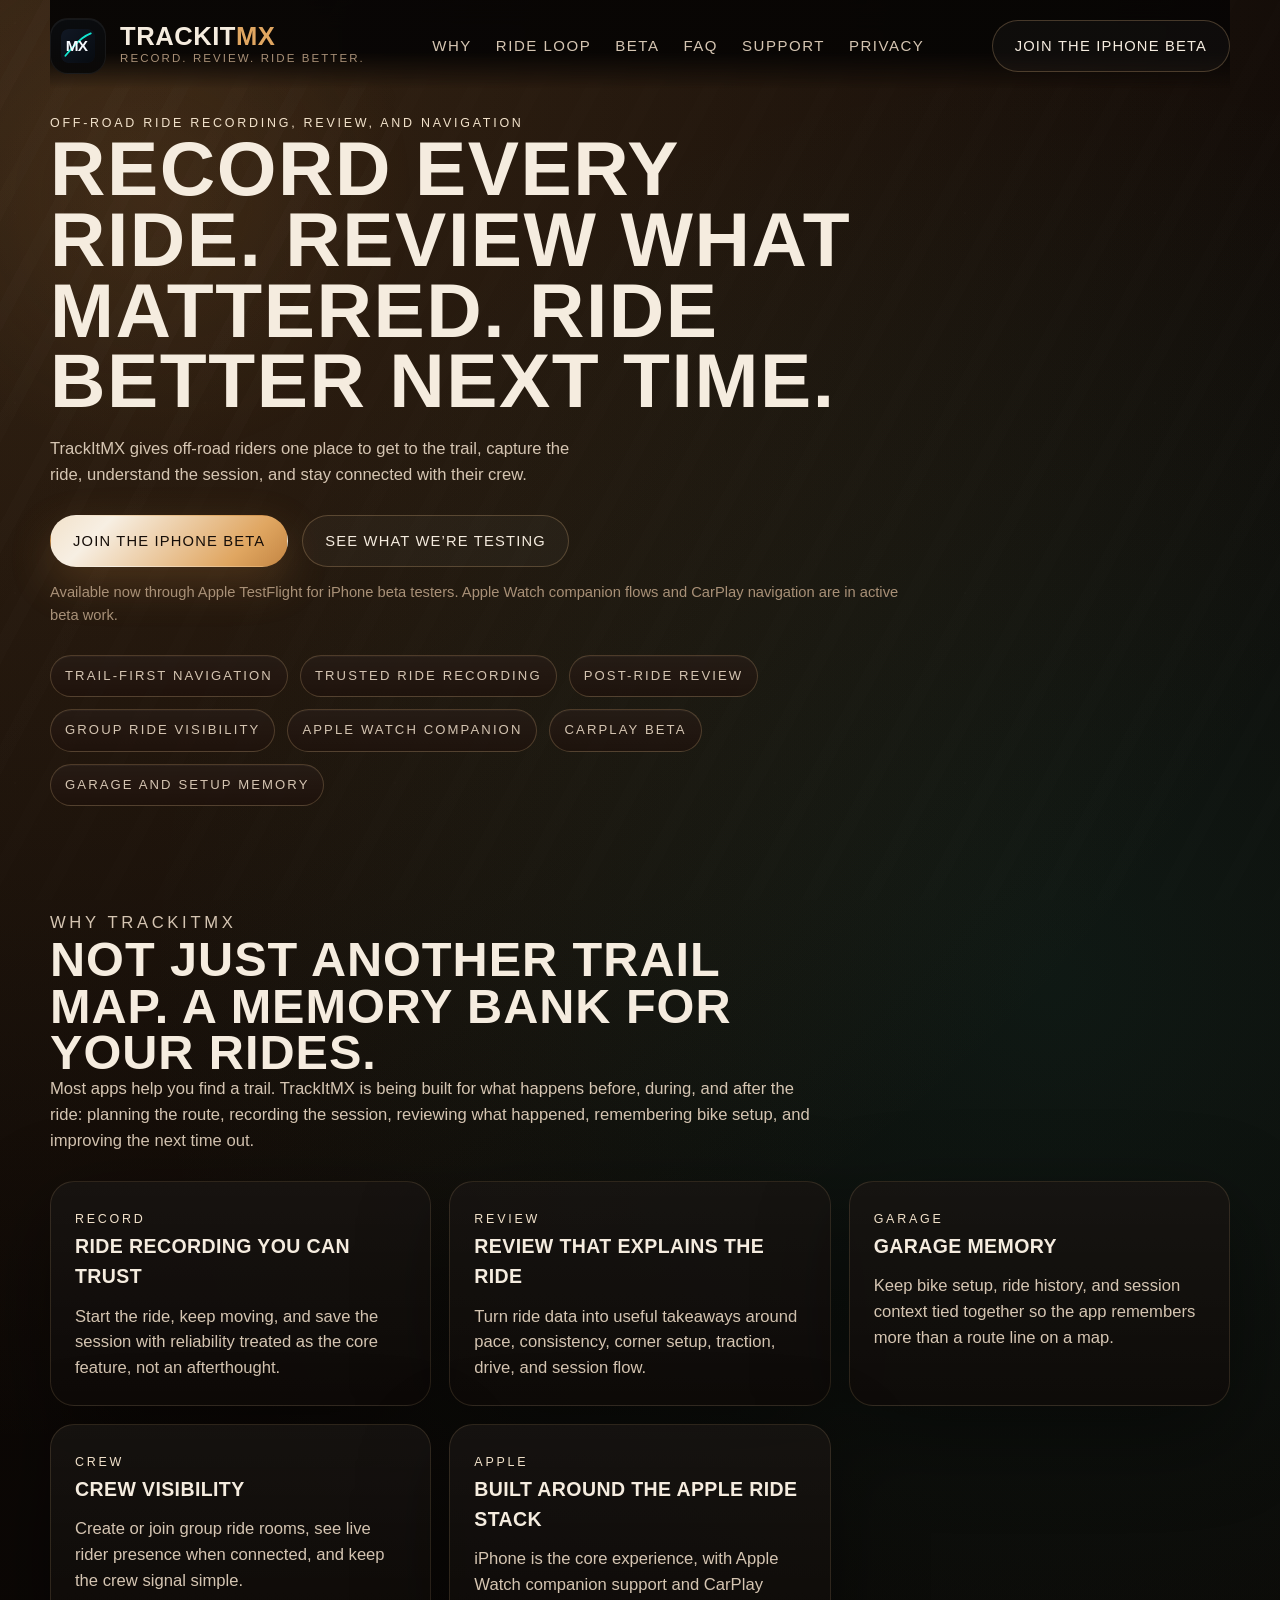
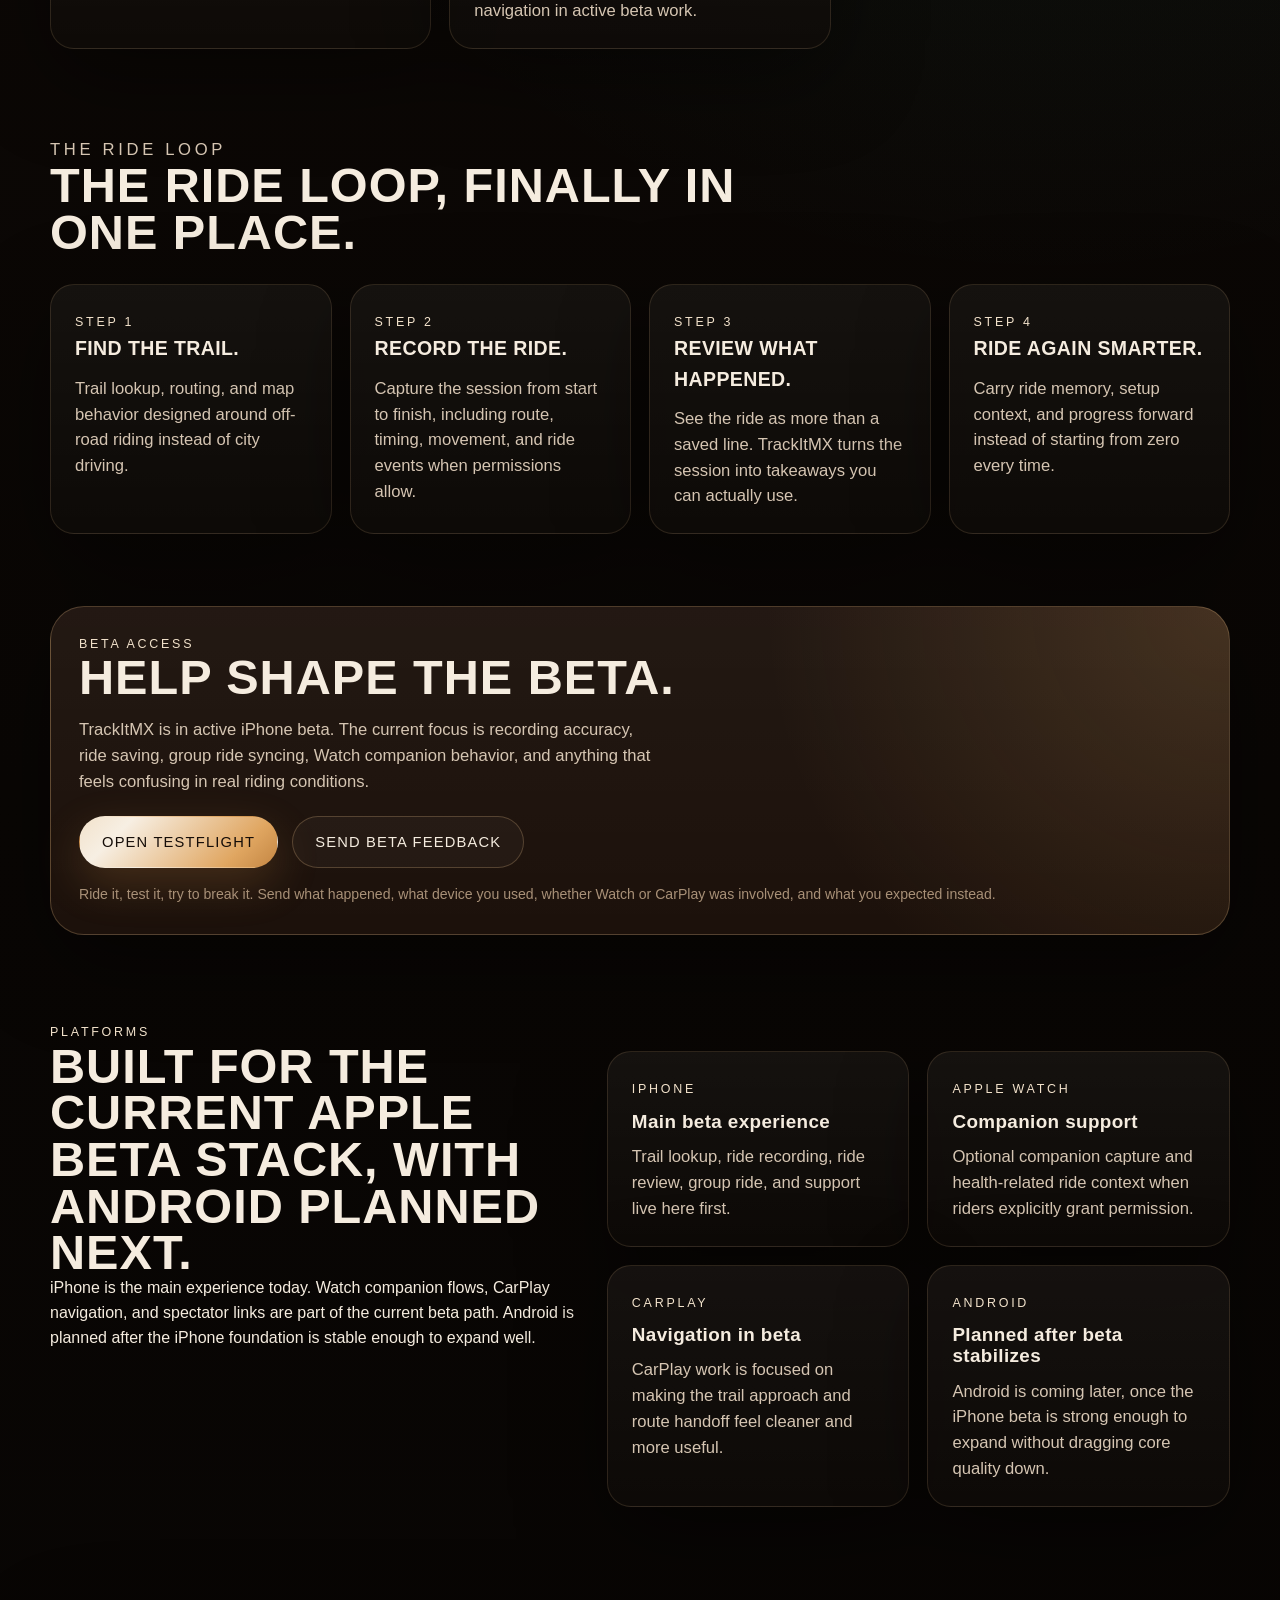
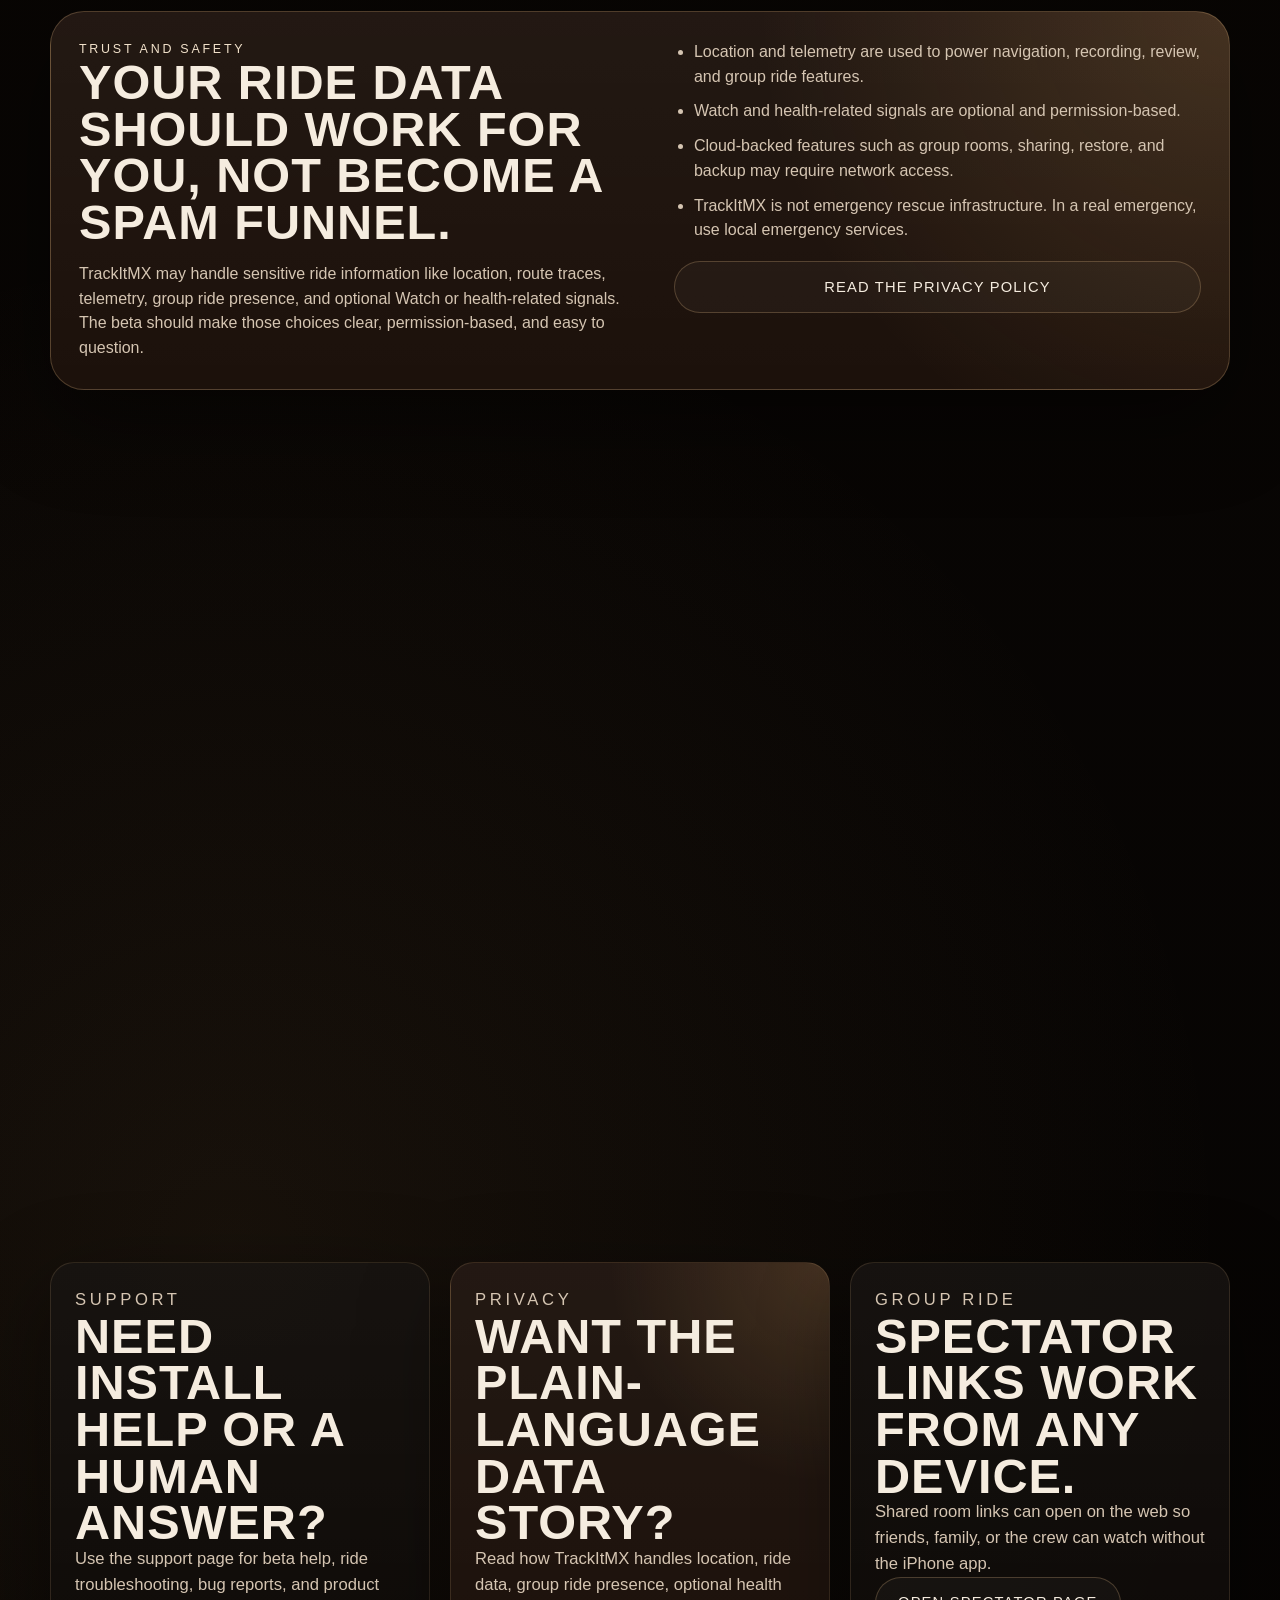
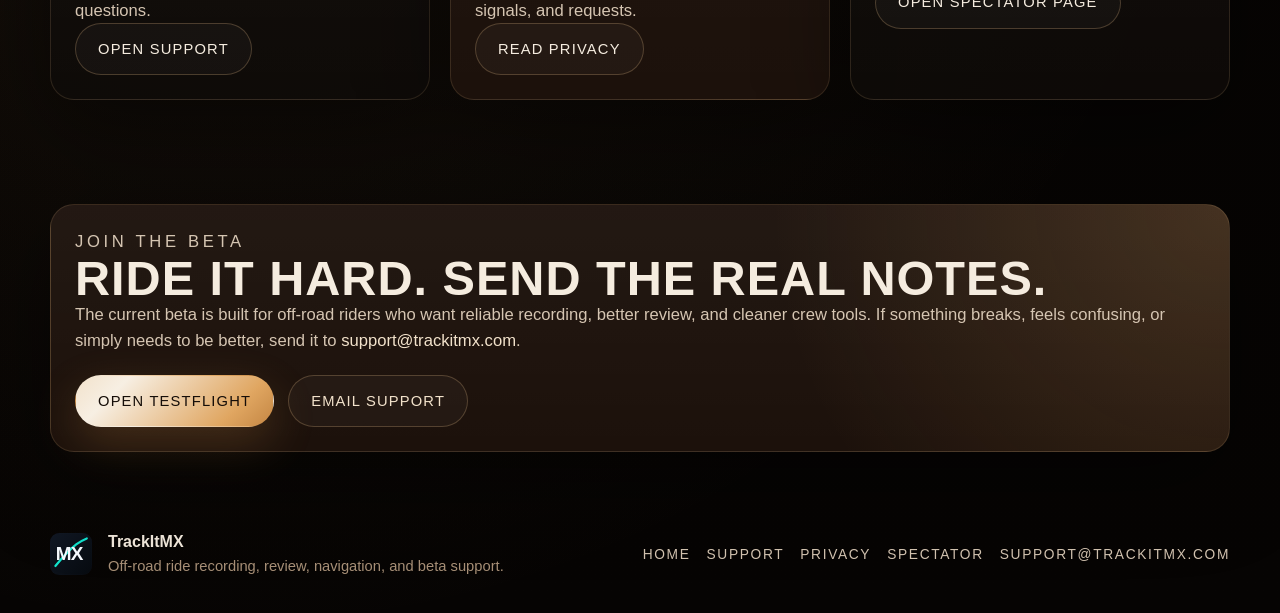
==== index.html @ 08741275 "Refocus the beta site around ride recording and review" ====
<!DOCTYPE html>
<html lang="en">
<head>
  <meta charset="UTF-8">
  <meta name="viewport" content="width=device-width, initial-scale=1.0">
  <title>TrackItMX | Off-Road Ride Recording, Review, and Navigation</title>
  <meta
    name="description"
    content="TrackItMX helps off-road riders navigate to the trail, record rides, review sessions, remember setup context, and ride smarter with their crew."
  >
  <meta name="theme-color" content="#070504">
  <meta name="robots" content="index,follow">
  <meta property="og:title" content="TrackItMX | Off-Road Ride Recording, Review, and Navigation">
  <meta
    property="og:description"
    content="TrackItMX helps off-road riders navigate to the trail, record rides, review sessions, remember setup context, and ride smarter with their crew."
  >
  <meta property="og:type" content="website">
  <meta property="og:url" content="https://trackitmx.com/">
  <meta property="og:image" content="assets/marketing-card.png">
  <link rel="icon" type="image/svg+xml" href="assets/trackitmx-mark.svg">
  <link rel="apple-touch-icon" href="assets/trackitmx-mark.png">
  <link rel="canonical" href="https://trackitmx.com/">
  <link rel="manifest" href="site.webmanifest">
  <link rel="stylesheet" href="styles.css">
  <script type="application/ld+json">
    {
      "@context": "https://schema.org",
      "@type": "SoftwareApplication",
      "name": "TrackItMX",
      "applicationCategory": "SportsApplication",
      "operatingSystem": "iOS, watchOS, CarPlay, Android (planned)",
      "url": "https://trackitmx.com/",
      "supportUrl": "https://trackitmx.com/support/",
      "privacyPolicy": "https://trackitmx.com/privacy/",
      "description": "TrackItMX helps off-road riders get to the trail, record the ride, review what happened, remember setup context, and ride better next time."
    }
  </script>
  <script defer src="site-config.js"></script>
  <script defer src="app.js"></script>
  <script defer src="analytics-config.js"></script>
</head>
<body class="page page--home">
  <div class="site-grit" aria-hidden="true"></div>
  <header class="topbar">
    <a class="brand-lockup" href="./" aria-label="TrackItMX home">
      <img class="brand-lockup__mark" src="assets/trackitmx-mark.svg" alt="">
      <span class="brand-lockup__text">
        <strong>TrackIt<span>MX</span></strong>
        <small>Record. Review. Ride better.</small>
      </span>
    </a>
    <nav class="topnav" aria-label="Primary">
      <a href="#why">Why</a>
      <a href="#ride-loop">Ride Loop</a>
      <a href="#beta">Beta</a>
      <a href="#faq">FAQ</a>
      <a href="support/">Support</a>
      <a href="privacy/">Privacy</a>
    </nav>
    <a
      class="button button--ghost"
      href="https://testflight.apple.com/join/CxDbc7Bt"
      target="_blank"
      rel="noreferrer"
      data-testflight-link
    >Join the iPhone beta</a>
  </header>

  <main id="top">
    <section class="hero section">
      <div class="hero__copy reveal">
        <p class="eyebrow">Off-road ride recording, review, and navigation</p>
        <h1>Record every ride. Review what mattered. Ride better next time.</h1>
        <p class="hero__lede">
          TrackItMX gives off-road riders one place to get to the trail, capture the ride,
          understand the session, and stay connected with their crew.
        </p>
        <div class="hero__actions">
          <a
            class="button button--primary"
            href="https://testflight.apple.com/join/CxDbc7Bt"
            target="_blank"
            rel="noreferrer"
            data-testflight-link
          >Join the iPhone beta</a>
          <a class="button button--secondary" href="#beta">See what we&rsquo;re testing</a>
        </div>
        <p class="hero__note">
          Available now through Apple TestFlight for iPhone beta testers. Apple Watch companion flows and CarPlay
          navigation are in active beta work.
        </p>
        <div class="chip-row" aria-label="TrackItMX feature highlights">
          <span>Trail-first navigation</span>
          <span>Trusted ride recording</span>
          <span>Post-ride review</span>
          <span>Group ride visibility</span>
          <span>Apple Watch companion</span>
          <span>CarPlay beta</span>
          <span>Garage and setup memory</span>
        </div>
      </div>
    </section>

    <section id="why" class="section">
      <div class="section-heading reveal">
        <p class="eyebrow">Why TrackItMX</p>
        <h2>Not just another trail map. A memory bank for your rides.</h2>
        <p>
          Most apps help you find a trail. TrackItMX is being built for what happens before, during,
          and after the ride: planning the route, recording the session, reviewing what happened,
          remembering bike setup, and improving the next time out.
        </p>
      </div>
      <div class="feature-grid">
        <article class="feature-card reveal">
          <span class="feature-card__tag">Record</span>
          <h3>Ride recording you can trust</h3>
          <p>
            Start the ride, keep moving, and save the session with reliability treated as the core feature,
            not an afterthought.
          </p>
        </article>
        <article class="feature-card reveal">
          <span class="feature-card__tag">Review</span>
          <h3>Review that explains the ride</h3>
          <p>
            Turn ride data into useful takeaways around pace, consistency, corner setup, traction, drive,
            and session flow.
          </p>
        </article>
        <article class="feature-card reveal">
          <span class="feature-card__tag">Garage</span>
          <h3>Garage memory</h3>
          <p>
            Keep bike setup, ride history, and session context tied together so the app remembers more than
            a route line on a map.
          </p>
        </article>
        <article class="feature-card reveal">
          <span class="feature-card__tag">Crew</span>
          <h3>Crew visibility</h3>
          <p>
            Create or join group ride rooms, see live rider presence when connected, and keep the crew signal simple.
          </p>
        </article>
        <article class="feature-card reveal">
          <span class="feature-card__tag">Apple</span>
          <h3>Built around the Apple ride stack</h3>
          <p>
            iPhone is the core experience, with Apple Watch companion support and CarPlay navigation in active beta work.
          </p>
        </article>
      </div>
    </section>

    <section id="ride-loop" class="section section--tight">
      <div class="section-heading reveal">
        <p class="eyebrow">The ride loop</p>
        <h2>The ride loop, finally in one place.</h2>
      </div>
      <div class="loop-grid">
        <article class="loop-card reveal">
          <span class="label">Step 1</span>
          <h3>Find the trail.</h3>
          <p>Trail lookup, routing, and map behavior designed around off-road riding instead of city driving.</p>
        </article>
        <article class="loop-card reveal">
          <span class="label">Step 2</span>
          <h3>Record the ride.</h3>
          <p>Capture the session from start to finish, including route, timing, movement, and ride events when permissions allow.</p>
        </article>
        <article class="loop-card reveal">
          <span class="label">Step 3</span>
          <h3>Review what happened.</h3>
          <p>See the ride as more than a saved line. TrackItMX turns the session into takeaways you can actually use.</p>
        </article>
        <article class="loop-card reveal">
          <span class="label">Step 4</span>
          <h3>Ride again smarter.</h3>
          <p>Carry ride memory, setup context, and progress forward instead of starting from zero every time.</p>
        </article>
      </div>
    </section>

    <section id="beta" class="section section--tight beta-spotlight">
      <div class="beta-spotlight__panel reveal">
        <p class="eyebrow">Beta access</p>
        <h2>Help shape the beta.</h2>
        <p>
          TrackItMX is in active iPhone beta. The current focus is recording accuracy, ride saving, group ride
          syncing, Watch companion behavior, and anything that feels confusing in real riding conditions.
        </p>
        <div class="hero__actions hero__actions--compact">
          <a
            class="button button--primary"
            href="https://testflight.apple.com/join/CxDbc7Bt"
            target="_blank"
            rel="noreferrer"
            data-testflight-link
          >Open TestFlight</a>
          <a
            class="button button--ghost"
            href="mailto:support@trackitmx.com?subject=TrackItMX%20Beta%20Feedback"
            data-support-link
            data-mail-subject="TrackItMX Beta Feedback"
          >Send beta feedback</a>
        </div>
        <p class="beta-spotlight__note">
          Ride it, test it, try to break it. Send what happened, what device you used, whether Watch or CarPlay
          was involved, and what you expected instead.
        </p>
      </div>
    </section>

    <section class="section product-stack">
      <div class="product-stack__copy reveal">
        <p class="eyebrow">Platforms</p>
        <h2>Built for the current Apple beta stack, with Android planned next.</h2>
        <p>
          iPhone is the main experience today. Watch companion flows, CarPlay navigation, and spectator links are
          part of the current beta path. Android is planned after the iPhone foundation is stable enough to expand well.
        </p>
      </div>
      <div class="platform-grid">
        <article class="platform-card reveal">
          <span class="label">iPhone</span>
          <strong>Main beta experience</strong>
          <p>Trail lookup, ride recording, ride review, group ride, and support live here first.</p>
        </article>
        <article class="platform-card reveal">
          <span class="label">Apple Watch</span>
          <strong>Companion support</strong>
          <p>Optional companion capture and health-related ride context when riders explicitly grant permission.</p>
        </article>
        <article class="platform-card reveal">
          <span class="label">CarPlay</span>
          <strong>Navigation in beta</strong>
          <p>CarPlay work is focused on making the trail approach and route handoff feel cleaner and more useful.</p>
        </article>
        <article class="platform-card reveal">
          <span class="label">Android</span>
          <strong>Planned after beta stabilizes</strong>
          <p>Android is coming later, once the iPhone beta is strong enough to expand without dragging core quality down.</p>
        </article>
      </div>
    </section>

    <section class="section">
      <div class="trust-panel reveal">
        <div class="trust-panel__copy">
          <p class="eyebrow">Trust and safety</p>
          <h2>Your ride data should work for you, not become a spam funnel.</h2>
          <p>
            TrackItMX may handle sensitive ride information like location, route traces, telemetry, group ride presence,
            and optional Watch or health-related signals. The beta should make those choices clear, permission-based,
            and easy to question.
          </p>
        </div>
        <div class="trust-panel__details">
          <ul class="bullet-list trust-list">
            <li>Location and telemetry are used to power navigation, recording, review, and group ride features.</li>
            <li>Watch and health-related signals are optional and permission-based.</li>
            <li>Cloud-backed features such as group rooms, sharing, restore, and backup may require network access.</li>
            <li>TrackItMX is not emergency rescue infrastructure. In a real emergency, use local emergency services.</li>
          </ul>
          <a class="button button--secondary" href="privacy/">Read the privacy policy</a>
        </div>
      </div>
    </section>

    <section id="faq" class="section">
      <div class="section-heading reveal">
        <p class="eyebrow">FAQ</p>
        <h2>Quick answers before you ride.</h2>
      </div>
      <div class="faq-list">
        <details class="faq-item reveal">
          <summary>Is TrackItMX on the App Store yet?</summary>
          <p>Not yet. TrackItMX is currently available through Apple TestFlight for iPhone beta testers.</p>
        </details>
        <details class="faq-item reveal">
          <summary>What makes TrackItMX different?</summary>
          <p>
            TrackItMX is focused on the whole ride loop: get to the trail, record the session, review what happened,
            remember setup context, and improve next time. Navigation matters, but the long-term product is ride memory
            and ride review for off-road riders.
          </p>
        </details>
        <details class="faq-item reveal">
          <summary>Does TrackItMX work without cell service?</summary>
          <p>
            Core navigation and recording flows are being built with low-service riding in mind. Cloud-backed features
            like live group rooms, sharing, backup, restore, and some syncing still need network access.
          </p>
        </details>
        <details class="faq-item reveal">
          <summary>What does TrackItMX track?</summary>
          <p>
            Depending on the features and permissions you use, TrackItMX may handle location, route traces, ride telemetry,
            timestamps, speed, distance, group ride presence, optional Watch or health-related signals, app reliability
            analytics, and support messages.
          </p>
        </details>
        <details class="faq-item reveal">
          <summary>Is TrackItMX for emergencies?</summary>
          <p>No. TrackItMX is a ride app, not emergency rescue infrastructure. In a real-world emergency, contact local emergency services.</p>
        </details>
        <details class="faq-item reveal">
          <summary>Is Android coming?</summary>
          <p>Android is planned after the iPhone beta foundation is stable enough to expand well.</p>
        </details>
      </div>
    </section>

    <section class="section resources resources--triple">
      <div class="resource-card reveal">
        <p class="eyebrow">Support</p>
        <h2>Need install help or a human answer?</h2>
        <p>Use the support page for beta help, ride troubleshooting, bug reports, and product questions.</p>
        <a class="button button--secondary" href="support/">Open Support</a>
      </div>
      <div class="resource-card resource-card--accent reveal">
        <p class="eyebrow">Privacy</p>
        <h2>Want the plain-language data story?</h2>
        <p>Read how TrackItMX handles location, ride data, group ride presence, optional health signals, and requests.</p>
        <a class="button button--secondary" href="privacy/">Read Privacy</a>
      </div>
      <div class="resource-card reveal">
        <p class="eyebrow">Group Ride</p>
        <h2>Spectator links work from any device.</h2>
        <p>Shared room links can open on the web so friends, family, or the crew can watch without the iPhone app.</p>
        <a class="button button--secondary" href="group-ride/live/">Open Spectator Page</a>
      </div>
    </section>

    <section class="section final-cta">
      <div class="final-cta__panel reveal">
        <p class="eyebrow">Join the beta</p>
        <h2>Ride it hard. Send the real notes.</h2>
        <p>
          The current beta is built for off-road riders who want reliable recording, better review, and cleaner crew tools.
          If something breaks, feels confusing, or simply needs to be better, send it to
          <a href="mailto:support@trackitmx.com" data-support-link data-support-email>support@trackitmx.com</a>.
        </p>
        <div class="hero__actions hero__actions--compact">
          <a
            class="button button--primary"
            href="https://testflight.apple.com/join/CxDbc7Bt"
            target="_blank"
            rel="noreferrer"
            data-testflight-link
          >Open TestFlight</a>
          <a
            class="button button--ghost"
            href="mailto:support@trackitmx.com?subject=TrackItMX%20Support"
            data-support-link
            data-mail-subject="TrackItMX Support"
          >Email support</a>
        </div>
      </div>
    </section>
  </main>

  <footer class="footer">
    <div class="footer__brand">
      <img src="assets/trackitmx-mark.svg" alt="" aria-hidden="true">
      <div>
        <strong data-site-name>TrackItMX</strong>
        <p>Off-road ride recording, review, navigation, and beta support.</p>
      </div>
    </div>
    <div class="footer__links">
      <a href="./">Home</a>
      <a href="support/">Support</a>
      <a href="privacy/">Privacy</a>
      <a href="group-ride/live/">Spectator</a>
      <a href="mailto:support@trackitmx.com" data-support-link data-support-email>support@trackitmx.com</a>
    </div>
  </footer>
</body>
</html>
---- styles.css ----
:root {
  --bg: #070504;
  --bg-soft: #120c09;
  --panel: rgba(15, 11, 9, 0.82);
  --panel-strong: rgba(18, 12, 9, 0.94);
  --panel-accent: rgba(30, 18, 12, 0.96);
  --line: rgba(212, 173, 123, 0.16);
  --line-strong: rgba(212, 173, 123, 0.28);
  --text: #f5ecdf;
  --text-soft: #d5c5b2;
  --text-dim: #a89077;
  --bone: #f2e2cb;
  --copper: #c48643;
  --copper-bright: #e0a661;
  --ember: #744114;
  --teal: #27d8bc;
  --shadow: 0 28px 90px rgba(0, 0, 0, 0.42);
  --radius-xl: 34px;
  --radius-lg: 24px;
  --radius-md: 18px;
  --radius-sm: 999px;
  --container: min(1180px, calc(100vw - 40px));
  --headline-font: "Arial Black", "Avenir Next Condensed", "Impact", "Haettenschweiler", sans-serif;
  --body-font: "Avenir Next", "Trebuchet MS", "Segoe UI", sans-serif;
}

*,
*::before,
*::after {
  box-sizing: border-box;
}

html {
  scroll-behavior: smooth;
}

body {
  margin: 0;
  min-width: 320px;
  color: var(--text);
  background:
    radial-gradient(circle at top left, rgba(196, 134, 67, 0.22), transparent 26%),
    radial-gradient(circle at 82% 18%, rgba(39, 216, 188, 0.08), transparent 20%),
    radial-gradient(circle at 18% 82%, rgba(224, 166, 97, 0.08), transparent 22%),
    linear-gradient(180deg, #100a07 0%, #090604 44%, #060403 100%);
  font-family: var(--body-font);
  line-height: 1.55;
  overflow-x: hidden;
}

body::before {
  content: "";
  position: fixed;
  inset: 0;
  z-index: -2;
  pointer-events: none;
  background:
    radial-gradient(circle at 8% 12%, rgba(255, 255, 255, 0.04) 0 1px, transparent 1px),
    radial-gradient(circle at 14% 17%, rgba(255, 255, 255, 0.03) 0 1px, transparent 1px),
    radial-gradient(circle at 88% 74%, rgba(255, 255, 255, 0.025) 0 1px, transparent 1px);
  background-size: 190px 190px, 260px 260px, 300px 300px;
  opacity: 0.35;
}

img {
  display: block;
  max-width: 100%;
}

a {
  color: inherit;
  text-decoration: none;
}

button,
a,
input,
textarea,
select {
  font: inherit;
}

.site-grit {
  position: fixed;
  inset: 0;
  z-index: -1;
  pointer-events: none;
  background:
    linear-gradient(120deg, rgba(255, 255, 255, 0.02), transparent 28%),
    radial-gradient(circle at 12% 22%, rgba(196, 134, 67, 0.18), transparent 20%),
    repeating-linear-gradient(
      118deg,
      transparent 0,
      transparent 38px,
      rgba(255, 255, 255, 0.018) 38px,
      rgba(255, 255, 255, 0.018) 52px
    );
  opacity: 0.55;
}

.topbar,
.section,
.signal-band,
.footer {
  width: var(--container);
  margin: 0 auto;
}

.topbar {
  position: sticky;
  top: 0;
  z-index: 20;
  display: flex;
  align-items: center;
  justify-content: space-between;
  gap: 20px;
  padding: 18px 0 14px;
  background: linear-gradient(180deg, rgba(7, 5, 4, 0.94) 60%, rgba(7, 5, 4, 0));
  backdrop-filter: blur(14px);
}

.topbar.is-scrolled {
  padding-top: 13px;
}

.brand-lockup {
  display: inline-flex;
  align-items: center;
  gap: 14px;
  min-width: 0;
}

.brand-lockup__mark {
  width: 56px;
  height: 56px;
  padding: 10px;
  border-radius: 18px;
  border: 1px solid rgba(255, 255, 255, 0.06);
  background: linear-gradient(180deg, rgba(11, 13, 16, 0.92), rgba(10, 9, 8, 0.96));
  box-shadow: inset 0 1px 0 rgba(255, 255, 255, 0.05);
}

.brand-lockup__text {
  display: grid;
  gap: 2px;
}

.brand-lockup__text strong,
.brand-lockup__text small,
h1,
h2,
h3,
.launch-card strong,
.platform-card strong,
.info-card strong,
.policy-card h2,
.support-card h3,
.resource-card h2,
.final-cta__panel h2 {
  font-family: var(--headline-font);
  letter-spacing: 0.02em;
}

.brand-lockup__text strong {
  display: block;
  font-size: clamp(1.25rem, 2vw, 1.65rem);
  text-transform: uppercase;
  line-height: 0.96;
}

.brand-lockup__text strong span {
  color: var(--copper-bright);
}

.brand-lockup__text small {
  color: var(--text-dim);
  font-size: 0.72rem;
  letter-spacing: 0.18em;
  text-transform: uppercase;
}

.topnav {
  display: flex;
  align-items: center;
  gap: 24px;
  color: var(--text-soft);
  font-size: 0.94rem;
  letter-spacing: 0.1em;
  text-transform: uppercase;
}

.topnav a {
  transition: color 180ms ease;
}

.topnav a:hover,
.topnav a:focus-visible {
  color: var(--text);
}

.section {
  padding: 52px 0;
}

.section--tight {
  padding: 36px 0;
}

.hero,
.page-hero {
  display: grid;
  grid-template-columns: minmax(0, 0.96fr) minmax(0, 1.04fr);
  gap: clamp(28px, 4vw, 56px);
  align-items: center;
  padding-top: 26px;
}

.page-hero {
  min-height: auto;
}

.page--home .hero {
  grid-template-columns: 1fr;
  align-items: start;
}

.page--home .hero__copy {
  max-width: 860px;
}

.page-hero__aside {
  display: grid;
  gap: 18px;
}

.eyebrow,
.label,
.feature-card__tag {
  margin: 0;
  color: var(--bone);
  font-size: 0.78rem;
  letter-spacing: 0.22em;
  text-transform: uppercase;
}

h1 {
  margin: 0;
  font-size: clamp(3rem, 6vw, 6.4rem);
  line-height: 0.92;
  text-transform: uppercase;
}

h2 {
  margin: 0;
  font-size: clamp(2rem, 3.8vw, 4.2rem);
  line-height: 0.96;
  text-transform: uppercase;
}

h3 {
  margin: 0 0 12px;
  font-size: 1.22rem;
  text-transform: uppercase;
}

p {
  margin: 0;
}

.hero__lede,
.section-heading p,
.feature-card p,
.loop-card p,
.launch-card p,
.platform-card p,
.info-card p,
.policy-card p,
.resource-card p,
.support-card p,
.final-cta__panel p,
.faq-item p,
.page-hero__copy p {
  color: var(--text-soft);
  font-size: 1.04rem;
}

.hero__lede {
  max-width: 60ch;
  margin-top: 20px;
}

.hero__actions {
  display: flex;
  flex-wrap: wrap;
  gap: 14px;
  margin-top: 28px;
}

.hero__actions--compact {
  margin-top: 22px;
}

.hero__note {
  margin-top: 14px;
  color: var(--text-dim);
  font-size: 0.92rem;
}

.spectator-panel,
.spectator-room,
.spectator-stat,
.spectator-field,
.spectator-rider {
  border: 1px solid var(--line-strong);
  background:
    linear-gradient(180deg, rgba(255, 255, 255, 0.03), rgba(255, 255, 255, 0)),
    var(--panel-accent);
  box-shadow: var(--shadow);
}

.button {
  display: inline-flex;
  align-items: center;
  justify-content: center;
  min-height: 52px;
  padding: 0 22px;
  border: 1px solid var(--line-strong);
  border-radius: var(--radius-sm);
  font-size: 0.92rem;
  letter-spacing: 0.08em;
  text-transform: uppercase;
  transition:
    transform 180ms ease,
    border-color 180ms ease,
    background-color 180ms ease,
    color 180ms ease,
    box-shadow 180ms ease;
  text-align: center;
  overflow-wrap: anywhere;
}

.button:hover,
.button:focus-visible {
  transform: translateY(-2px);
}

.button--primary {
  color: #150d08;
  border-color: transparent;
  background: linear-gradient(135deg, var(--bone), #f7efe3 22%, var(--copper-bright) 78%, var(--copper));
  box-shadow: 0 16px 44px rgba(196, 134, 67, 0.24);
}

.button--secondary,
.button--ghost {
  background: rgba(255, 255, 255, 0.03);
  color: var(--text);
}

.button--secondary:hover,
.button--ghost:hover,
.button--secondary:focus-visible,
.button--ghost:focus-visible {
  border-color: rgba(224, 166, 97, 0.5);
}

.chip-row {
  display: flex;
  flex-wrap: wrap;
  gap: 12px;
  margin-top: 28px;
}

.chip-row span {
  padding: 10px 14px;
  border: 1px solid rgba(212, 173, 123, 0.26);
  border-radius: var(--radius-sm);
  background:
    linear-gradient(180deg, rgba(255, 255, 255, 0.035), rgba(255, 255, 255, 0)),
    rgba(30, 18, 12, 0.7);
  color: var(--text-soft);
  font-size: 0.82rem;
  letter-spacing: 0.16em;
  text-transform: uppercase;
  box-shadow: inset 0 1px 0 rgba(255, 255, 255, 0.03);
  text-align: center;
}

.launch-card,
.feature-card,
.loop-card,
.platform-card,
.info-card,
.policy-card,
.support-card,
.resource-card,
.final-cta__panel,
.signal-band,
.faq-item {
  border: 1px solid var(--line);
  background:
    linear-gradient(180deg, rgba(255, 255, 255, 0.03), rgba(255, 255, 255, 0)),
    var(--panel);
  box-shadow: var(--shadow);
}

.launch-card strong,
.platform-card strong,
.info-card strong {
  display: block;
  margin-top: 10px;
  font-size: 1.18rem;
  line-height: 1.12;
  overflow-wrap: anywhere;
}

.signal-band {
  display: grid;
  grid-template-columns: repeat(4, 1fr);
  gap: 12px;
  margin-top: -6px;
  padding: 16px 20px;
  border-radius: var(--radius-sm);
  overflow: hidden;
  border-color: var(--line-strong);
  background:
    radial-gradient(circle at top right, rgba(224, 166, 97, 0.16), transparent 38%),
    linear-gradient(180deg, rgba(255, 255, 255, 0.03), rgba(255, 255, 255, 0)),
    var(--panel-accent);
}

.signal-band p {
  color: var(--text-soft);
  text-align: center;
  font-size: 0.9rem;
  letter-spacing: 0.14em;
  text-transform: uppercase;
}

.beta-spotlight__panel {
  padding: 28px;
  border: 1px solid var(--line-strong);
  border-radius: var(--radius-xl);
  box-shadow: var(--shadow);
}

.beta-spotlight__panel p:not(.eyebrow):not(.beta-spotlight__note) {
  max-width: 62ch;
  margin-top: 16px;
  color: var(--text-soft);
  font-size: 1.04rem;
}

.beta-spotlight__note {
  margin-top: 16px;
  color: var(--text-dim);
  font-size: 0.88rem;
}

.spectator-panel,
.spectator-room {
  display: grid;
  gap: 22px;
  padding: 28px;
  border-radius: var(--radius-xl);
}

.spectator-panel {
  grid-template-columns: minmax(0, 1.15fr) minmax(0, 0.85fr);
  align-items: end;
}

.spectator-panel__copy p:not(.eyebrow),
.spectator-room__summary,
.spectator-status {
  color: var(--text-soft);
}

.spectator-panel__copy p:not(.eyebrow) {
  margin-top: 16px;
}

.spectator-form {
  display: grid;
  gap: 12px;
}

.spectator-form__label {
  color: var(--text-soft);
  font-size: 0.86rem;
  letter-spacing: 0.12em;
  text-transform: uppercase;
}

.spectator-form__row {
  display: grid;
  grid-template-columns: minmax(0, 1fr) auto;
  gap: 12px;
}

.spectator-input {
  min-height: 54px;
  padding: 0 18px;
  border: 1px solid var(--line-strong);
  border-radius: 18px;
  background: rgba(255, 255, 255, 0.04);
  color: var(--text);
}

.spectator-input::placeholder {
  color: var(--text-dim);
}

.spectator-input:focus {
  outline: 2px solid rgba(224, 166, 97, 0.26);
  outline-offset: 2px;
}

.spectator-status {
  min-height: 1.5em;
  font-size: 0.92rem;
}

.spectator-status[data-tone="error"] {
  color: #f6b2a5;
}

.spectator-status[data-tone="success"] {
  color: #b7e9d9;
}

.spectator-room {
  grid-template-columns: minmax(0, 1fr) auto;
  align-items: start;
}

.spectator-room__meta {
  display: flex;
  flex-wrap: wrap;
  justify-content: flex-end;
  gap: 10px;
}

.spectator-pill,
.spectator-meta-pill,
.spectator-field__hint {
  display: inline-flex;
  align-items: center;
  justify-content: center;
  padding: 8px 12px;
  border: 1px solid rgba(212, 173, 123, 0.24);
  border-radius: var(--radius-sm);
  background: rgba(255, 255, 255, 0.03);
  color: var(--text-soft);
  font-size: 0.8rem;
  letter-spacing: 0.12em;
  text-transform: uppercase;
}

.spectator-live {
  display: grid;
  gap: 24px;
}

.spectator-stat-grid {
  display: grid;
  grid-template-columns: repeat(4, minmax(0, 1fr));
  gap: 18px;
}

.spectator-stat {
  padding: 24px;
  border-radius: var(--radius-lg);
}

.spectator-stat strong {
  display: block;
  margin-top: 10px;
  font-size: 2rem;
  line-height: 1;
}

.spectator-stat p {
  margin-top: 12px;
  color: var(--text-soft);
}

.spectator-layout {
  display: grid;
  grid-template-columns: minmax(0, 1.05fr) minmax(0, 0.95fr);
  gap: 20px;
}

.spectator-field,
.spectator-rider {
  border-radius: var(--radius-xl);
}

.spectator-field {
  padding: 24px;
}

.spectator-field__header {
  display: flex;
  align-items: flex-start;
  justify-content: space-between;
  gap: 14px;
}

.spectator-field__canvas {
  position: relative;
  min-height: 420px;
  margin-top: 18px;
  border-radius: 28px;
  border: 1px solid rgba(212, 173, 123, 0.18);
  background:
    radial-gradient(circle at center, rgba(224, 166, 97, 0.1), transparent 42%),
    repeating-linear-gradient(
      90deg,
      rgba(255, 255, 255, 0.03) 0,
      rgba(255, 255, 255, 0.03) 1px,
      transparent 1px,
      transparent 72px
    ),
    repeating-linear-gradient(
      180deg,
      rgba(255, 255, 255, 0.03) 0,
      rgba(255, 255, 255, 0.03) 1px,
      transparent 1px,
      transparent 72px
    ),
    #110b08;
  overflow: hidden;
}

.spectator-field__canvas::before {
  content: "";
  position: absolute;
  inset: 10% 12%;
  border: 1px dashed rgba(224, 166, 97, 0.14);
  border-radius: 28px;
}

.spectator-field__empty {
  position: absolute;
  inset: 0;
  display: grid;
  place-items: center;
  padding: 24px;
  color: var(--text-dim);
  text-align: center;
}

.spectator-dot {
  position: absolute;
  transform: translate(-50%, -50%);
  display: grid;
  place-items: center;
  gap: 8px;
}

.spectator-dot__core {
  width: 18px;
  height: 18px;
  border-radius: 999px;
  border: 2px solid rgba(7, 5, 4, 0.82);
  background: var(--bone);
  box-shadow: 0 0 0 8px rgba(242, 226, 203, 0.08);
}

.spectator-dot__label {
  padding: 6px 10px;
  border-radius: 999px;
  background: rgba(7, 5, 4, 0.86);
  color: var(--text);
  font-size: 0.78rem;
  letter-spacing: 0.04em;
  white-space: nowrap;
}

.spectator-dot--live .spectator-dot__core {
  background: #7be6c2;
}

.spectator-dot--weak .spectator-dot__core {
  background: #f4d17b;
}

.spectator-dot--warn .spectator-dot__core {
  background: #efb36a;
}

.spectator-dot--check .spectator-dot__core,
.spectator-badge--check {
  background: rgba(233, 173, 88, 0.18);
  color: #f4c27a;
}

.spectator-dot--alert .spectator-dot__core {
  background: #ff8070;
}

.spectator-riders__list {
  display: grid;
  gap: 16px;
}

.spectator-rider {
  padding: 22px;
}

.spectator-rider__header {
  display: flex;
  align-items: flex-start;
  justify-content: space-between;
  gap: 14px;
}

.spectator-rider__meta {
  display: flex;
  flex-wrap: wrap;
  gap: 10px;
  margin-top: 14px;
}

.spectator-rider__note {
  margin-top: 14px;
  color: var(--text-soft);
}

.spectator-badge {
  display: inline-flex;
  align-items: center;
  justify-content: center;
  padding: 8px 12px;
  border-radius: var(--radius-sm);
  border: 1px solid rgba(212, 173, 123, 0.22);
  background: rgba(255, 255, 255, 0.04);
  font-size: 0.8rem;
  letter-spacing: 0.12em;
  text-transform: uppercase;
}

.spectator-badge--alert {
  background: rgba(255, 128, 112, 0.16);
  color: #ffc0b7;
}

.spectator-badge--warn {
  background: rgba(224, 166, 97, 0.16);
  color: #f2cb92;
}

.spectator-badge--live {
  background: rgba(107, 224, 191, 0.15);
  color: #bbf3df;
}

.spectator-badge--weak,
.spectator-badge--idle {
  background: rgba(255, 255, 255, 0.05);
  color: var(--text-soft);
}

.section-heading {
  max-width: 760px;
}

.launch-grid,
.feature-grid,
.loop-grid,
.platform-grid,
.support-grid,
.policy-grid {
  display: grid;
  gap: 18px;
  margin-top: 28px;
}

.launch-grid,
.support-grid {
  grid-template-columns: repeat(3, minmax(0, 1fr));
}

.feature-grid {
  grid-template-columns: repeat(3, minmax(0, 1fr));
}

.loop-grid {
  grid-template-columns: repeat(4, minmax(0, 1fr));
}

.platform-grid {
  grid-template-columns: repeat(auto-fit, minmax(220px, 1fr));
}

.policy-grid {
  grid-template-columns: repeat(2, minmax(0, 1fr));
}

.launch-card,
.feature-card,
.loop-card,
.platform-card,
.info-card,
.policy-card,
.support-card,
.resource-card,
.final-cta__panel {
  padding: 24px;
  border-radius: var(--radius-lg);
}

.feature-card__tag {
  display: inline-block;
}

.feature-card p,
.loop-card p,
.launch-card p,
.platform-card p,
.policy-card p,
.support-card p {
  margin-top: 12px;
  overflow-wrap: anywhere;
}

.support-card h3,
.loop-card h3,
.resource-card h2,
.policy-card h2,
.faq-item summary {
  overflow-wrap: anywhere;
}

.bullet-list {
  margin: 16px 0 0;
  padding-left: 20px;
  color: var(--text-soft);
}

.bullet-list li + li {
  margin-top: 10px;
}

.product-stack {
  display: grid;
  grid-template-columns: minmax(0, 0.92fr) minmax(0, 1.08fr);
  gap: 26px;
  align-items: start;
}

.trust-panel {
  display: grid;
  grid-template-columns: minmax(0, 1.04fr) minmax(0, 0.96fr);
  gap: 24px;
  padding: 28px;
  border: 1px solid var(--line-strong);
  border-radius: var(--radius-xl);
  box-shadow: var(--shadow);
  background:
    radial-gradient(circle at top right, rgba(224, 166, 97, 0.18), transparent 38%),
    linear-gradient(180deg, rgba(255, 255, 255, 0.03), rgba(255, 255, 255, 0)),
    var(--panel-accent);
}

.trust-panel__copy p:not(.eyebrow) {
  margin-top: 16px;
  color: var(--text-soft);
}

.trust-panel__details {
  display: grid;
  gap: 18px;
  align-content: start;
}

.trust-list {
  margin-top: 0;
}

.faq-list {
  display: grid;
  gap: 16px;
  margin-top: 28px;
}

.faq-item {
  border-radius: var(--radius-lg);
  padding: 0;
  overflow: hidden;
}

.faq-item summary {
  cursor: pointer;
  list-style: none;
  padding: 22px 24px;
  font-family: var(--headline-font);
  font-size: 1.08rem;
  letter-spacing: 0.02em;
  text-transform: uppercase;
}

.faq-item summary::-webkit-details-marker {
  display: none;
}

.faq-item summary::after {
  content: "+";
  float: right;
  color: var(--copper-bright);
  font-size: 1.2rem;
}

.faq-item[open] summary::after {
  content: "−";
}

.faq-item p {
  padding: 0 24px 24px;
}

.resources {
  display: grid;
  grid-template-columns: repeat(2, minmax(0, 1fr));
  gap: 20px;
}

.resources--triple {
  grid-template-columns: repeat(3, minmax(0, 1fr));
}

.beta-spotlight__panel,
.resource-card--accent,
.final-cta__panel {
  background:
    radial-gradient(circle at top right, rgba(224, 166, 97, 0.18), transparent 38%),
    linear-gradient(180deg, rgba(255, 255, 255, 0.03), rgba(255, 255, 255, 0)),
    var(--panel-accent);
}

.final-cta__panel a[href^="mailto:"] {
  color: var(--bone);
}

.footer {
  display: flex;
  align-items: center;
  justify-content: space-between;
  gap: 20px;
  padding: 26px 0 40px;
}

.footer__brand {
  display: flex;
  align-items: center;
  gap: 16px;
}

.footer__brand img {
  width: 42px;
  height: 42px;
}

.footer__brand p {
  color: var(--text-dim);
  font-size: 0.92rem;
}

.footer__links {
  display: flex;
  flex-wrap: wrap;
  gap: 16px;
  color: var(--text-soft);
  font-size: 0.86rem;
  letter-spacing: 0.12em;
  text-transform: uppercase;
}

.js .reveal {
  opacity: 0;
  transform: translateY(22px);
  transition:
    opacity 700ms ease,
    transform 700ms ease;
}

.js .reveal.is-visible {
  opacity: 1;
  transform: translateY(0);
}

@media (max-width: 1080px) {
  .hero,
  .page-hero,
  .product-stack,
  .resources,
  .resources--triple,
  .trust-panel,
  .spectator-panel,
  .spectator-layout {
    grid-template-columns: 1fr;
  }

  .feature-grid,
  .loop-grid,
  .launch-grid,
  .platform-grid,
  .support-grid,
  .policy-grid,
  .spectator-stat-grid {
    grid-template-columns: repeat(2, minmax(0, 1fr));
  }

  .signal-band {
    grid-template-columns: repeat(2, 1fr);
    border-radius: 28px;
  }
}

@media (max-width: 780px) {
  .topbar {
    flex-wrap: wrap;
    justify-content: center;
  }

  .topnav {
    width: 100%;
    justify-content: center;
    flex-wrap: wrap;
    gap: 14px 18px;
  }

  .feature-grid,
  .loop-grid,
  .launch-grid,
  .platform-grid,
  .support-grid,
  .policy-grid,
  .resources,
  .signal-band,
  .spectator-stat-grid {
    grid-template-columns: 1fr;
  }

  .spectator-form__row,
  .spectator-room {
    grid-template-columns: 1fr;
  }

  .spectator-room__meta {
    justify-content: flex-start;
  }

  .spectator-field__canvas {
    min-height: 340px;
  }

  .footer {
    flex-direction: column;
    align-items: flex-start;
  }
}

@media (prefers-reduced-motion: reduce) {
  html {
    scroll-behavior: auto;
  }

  *,
  *::before,
  *::after {
    animation: none !important;
    transition-duration: 0s !important;
    transition-delay: 0s !important;
  }

  .js .reveal {
    opacity: 1;
    transform: none;
  }
}
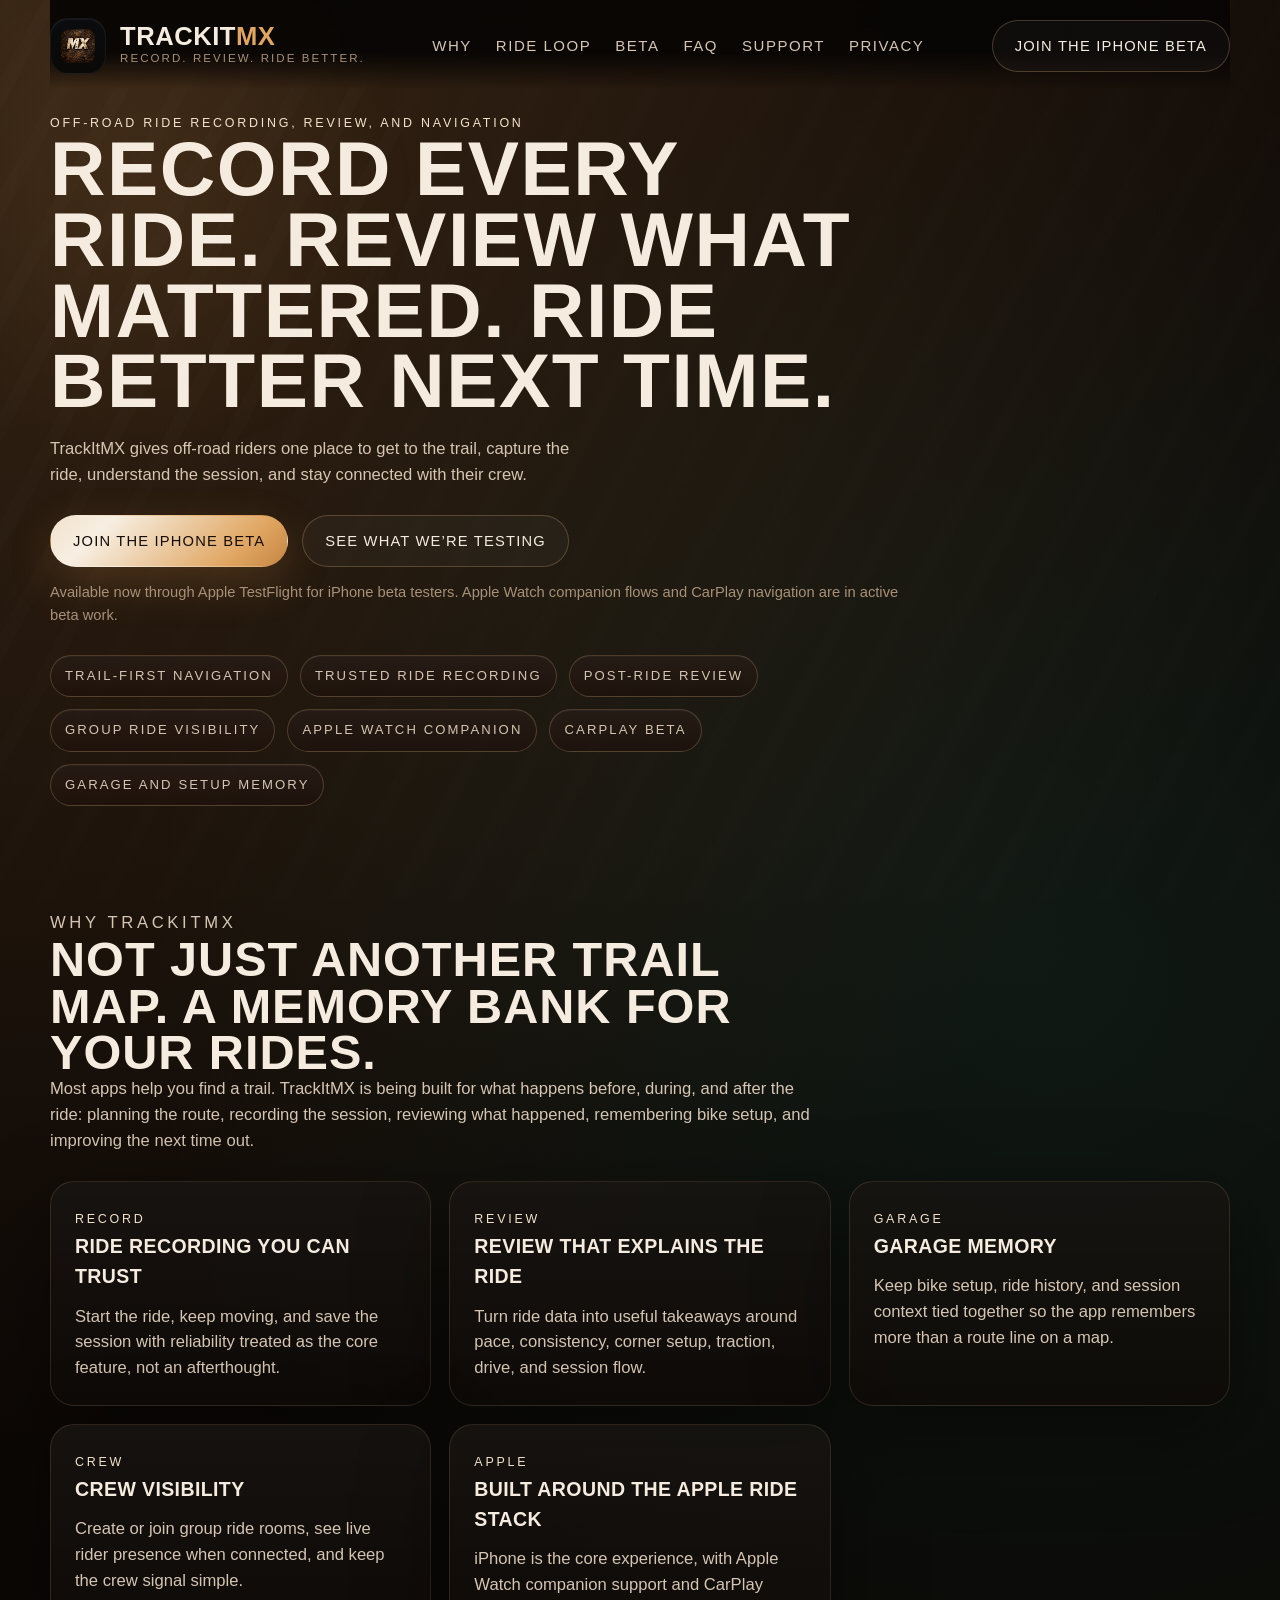
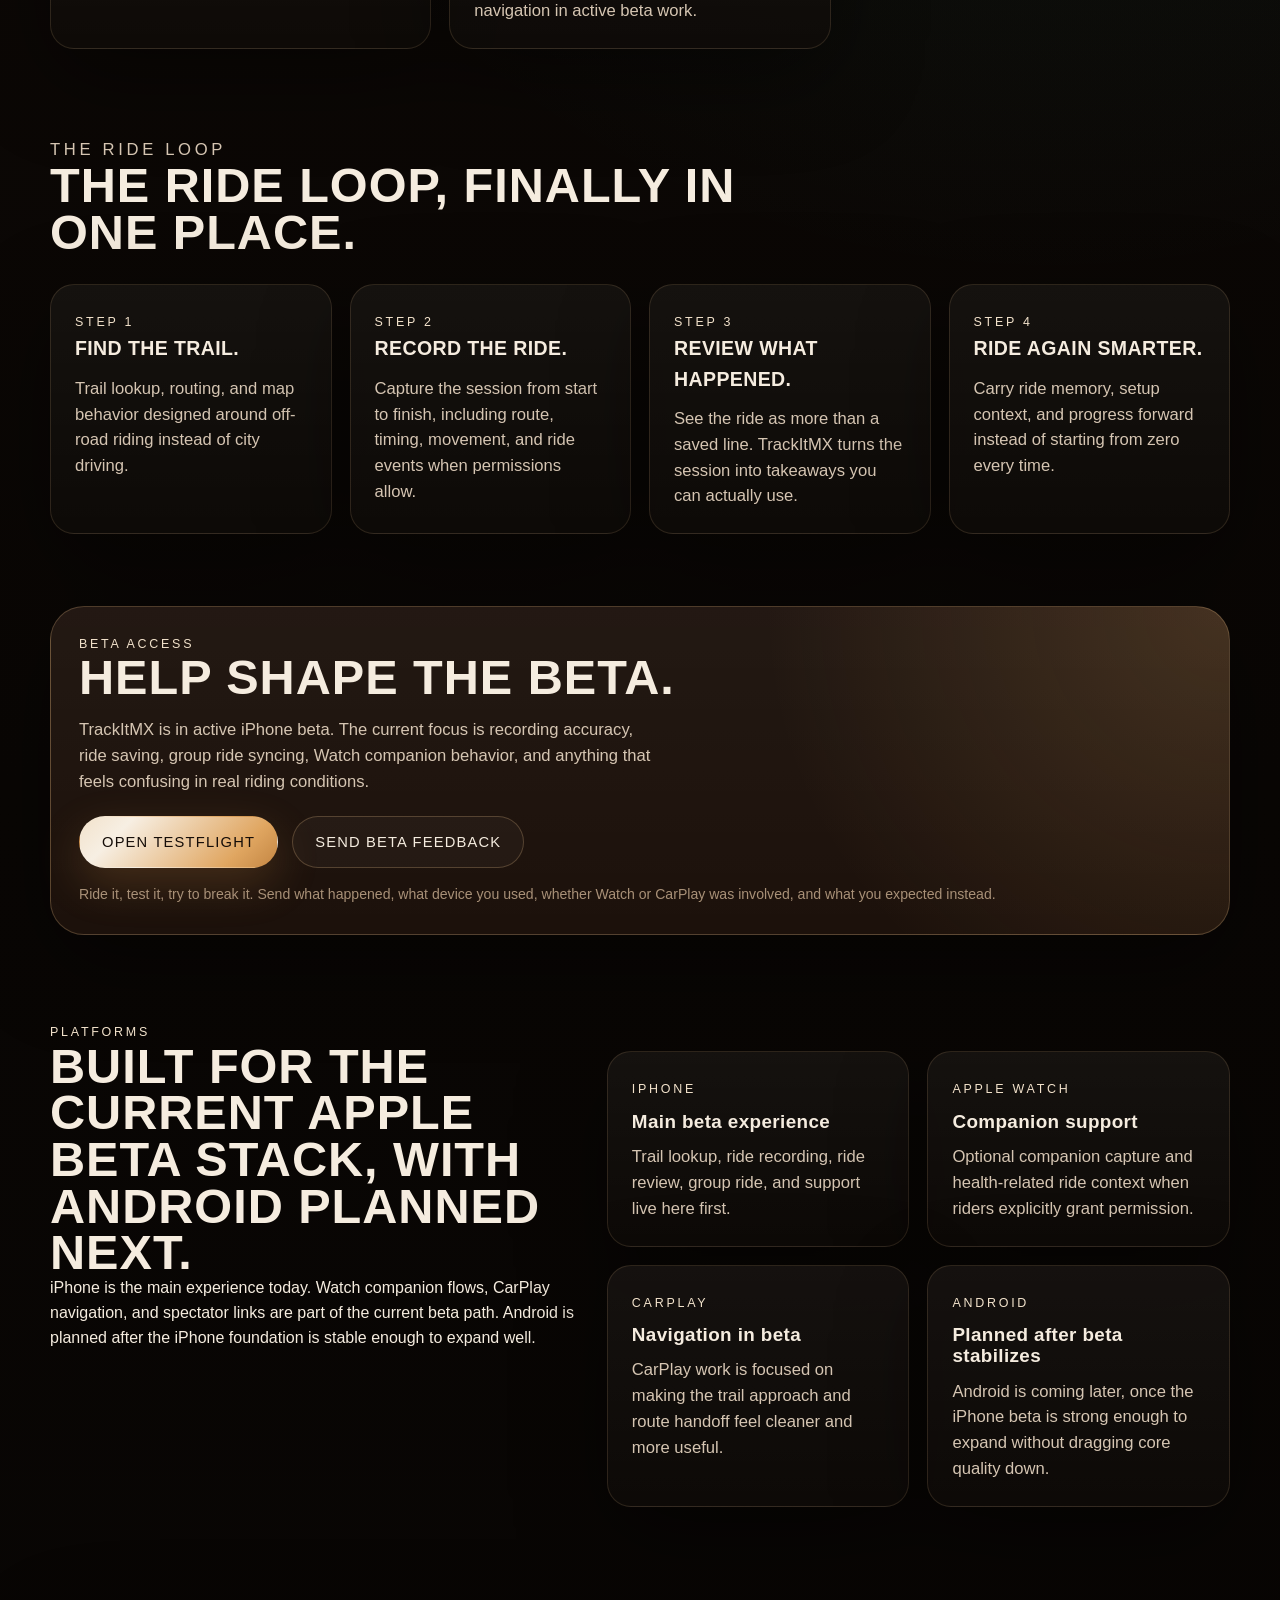
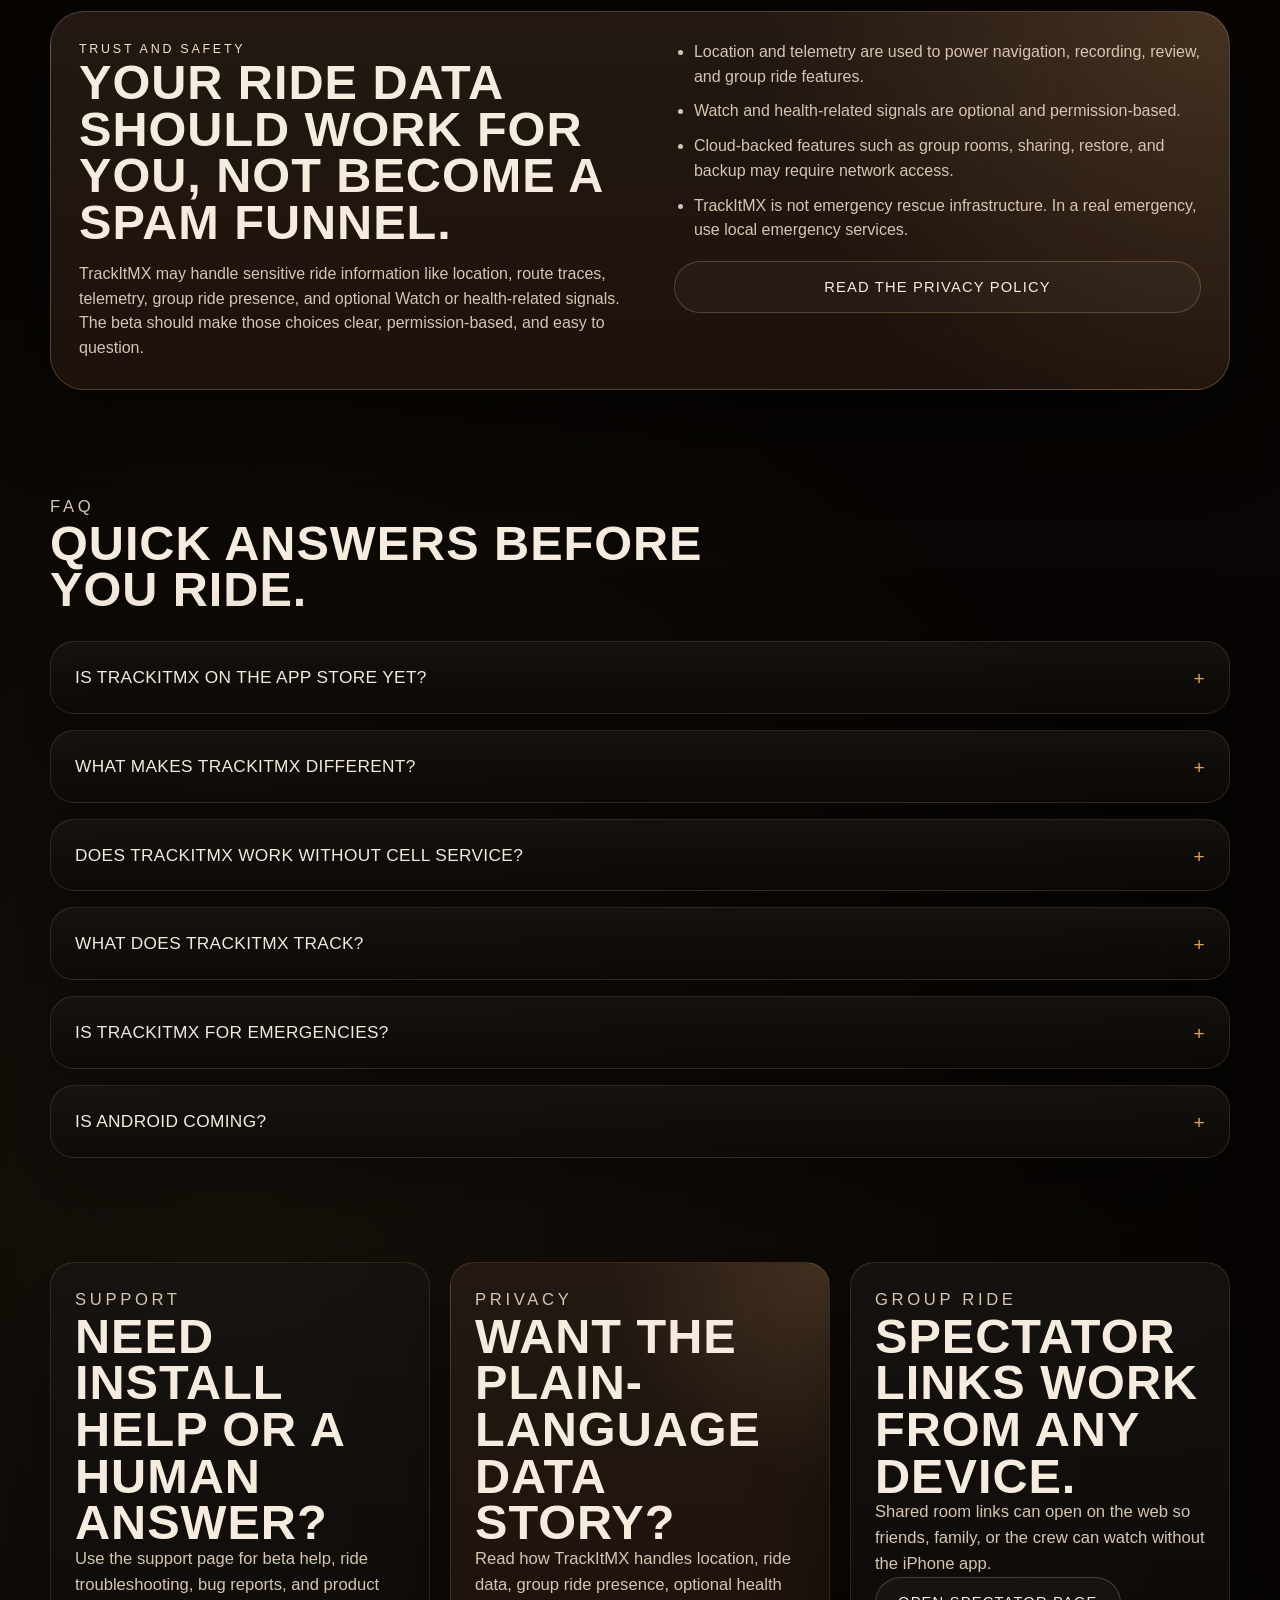
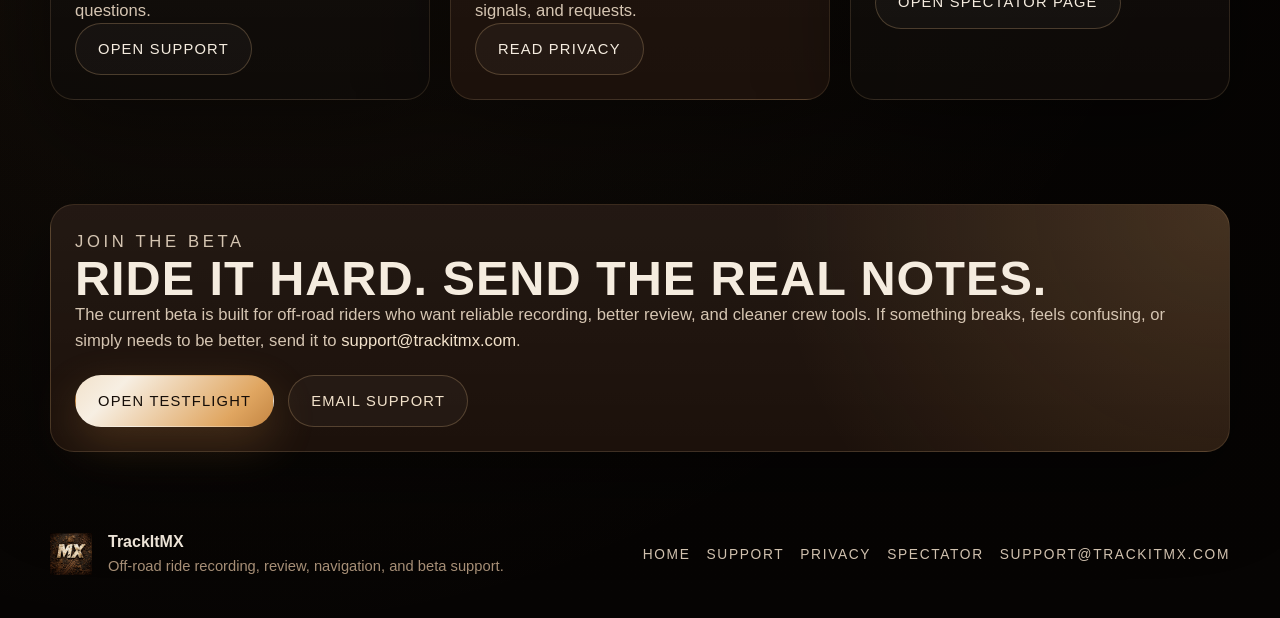
==== commit 5efc7bee: "Use muddy brand icon across the website" ====
--- a/index.html
+++ b/index.html
@@ -18,7 +18,7 @@
   <meta property="og:type" content="website">
   <meta property="og:url" content="https://trackitmx.com/">
   <meta property="og:image" content="assets/marketing-card.png">
-  <link rel="icon" type="image/svg+xml" href="assets/trackitmx-mark.svg">
+  <link rel="icon" type="image/png" href="assets/trackitmx-mark.png">
   <link rel="apple-touch-icon" href="assets/trackitmx-mark.png">
   <link rel="canonical" href="https://trackitmx.com/">
   <link rel="manifest" href="site.webmanifest">
@@ -44,7 +44,7 @@
   <div class="site-grit" aria-hidden="true"></div>
   <header class="topbar">
     <a class="brand-lockup" href="./" aria-label="TrackItMX home">
-      <img class="brand-lockup__mark" src="assets/trackitmx-mark.svg" alt="">
+      <img class="brand-lockup__mark" src="assets/trackitmx-mark.png" alt="">
       <span class="brand-lockup__text">
         <strong>TrackIt<span>MX</span></strong>
         <small>Record. Review. Ride better.</small>
@@ -364,7 +364,7 @@
 
   <footer class="footer">
     <div class="footer__brand">
-      <img src="assets/trackitmx-mark.svg" alt="" aria-hidden="true">
+      <img src="assets/trackitmx-mark.png" alt="" aria-hidden="true">
       <div>
         <strong data-site-name>TrackItMX</strong>
         <p>Off-road ride recording, review, navigation, and beta support.</p>
--- a/styles.css
+++ b/styles.css
@@ -559,18 +559,138 @@
 
 .spectator-live {
   display: grid;
-  gap: 24px;
+  gap: 16px;
+}
+
+.spectator-main {
+  width: var(--container);
+  margin: 0 auto;
+  padding-bottom: 56px;
+}
+
+.page--spectator-room-active .topbar--spectator {
+  display: none;
+}
+
+.page--spectator-room-active .spectator-main {
+  width: min(1480px, calc(100vw - 28px));
+  padding-top: 14px;
+}
+
+.topbar--spectator {
+  margin-bottom: 8px;
+}
+
+.spectator-entry {
+  width: 100%;
+  padding-top: 30px;
+}
+
+.spectator-entry__panel,
+.spectator-map-stage,
+.spectator-riders--dock {
+  border: 1px solid var(--line-strong);
+  background:
+    radial-gradient(circle at top right, rgba(224, 166, 97, 0.14), transparent 38%),
+    linear-gradient(180deg, rgba(255, 255, 255, 0.03), rgba(255, 255, 255, 0)),
+    var(--panel-accent);
+  box-shadow: var(--shadow);
+}
+
+.spectator-entry__panel,
+.spectator-map-stage,
+.spectator-riders--dock {
+  border-radius: var(--radius-xl);
+  padding: 24px;
+}
+
+.spectator-entry__panel {
+  display: grid;
+  gap: 22px;
+}
+
+.spectator-entry__copy p:not(.eyebrow) {
+  margin-top: 16px;
+  color: var(--text-soft);
+}
+
+.spectator-map-stage {
+  display: grid;
+  gap: 18px;
+}
+
+.spectator-map-stage__topline {
+  display: flex;
+  align-items: center;
+  justify-content: space-between;
+  gap: 14px;
+  flex-wrap: wrap;
+}
+
+.spectator-home-link {
+  display: inline-flex;
+  align-items: center;
+  padding: 8px 12px;
+  border: 1px solid rgba(212, 173, 123, 0.2);
+  border-radius: var(--radius-sm);
+  background: rgba(255, 255, 255, 0.03);
+  color: var(--text-soft);
+  font-size: 0.78rem;
+  letter-spacing: 0.14em;
+  text-transform: uppercase;
+}
+
+.spectator-map-stage__actions {
+  display: flex;
+  align-items: center;
+  justify-content: flex-end;
+  flex-wrap: wrap;
+  gap: 12px;
+}
+
+.spectator-map-stage__copy {
+  display: grid;
+  gap: 8px;
+  max-width: 780px;
+}
+
+.spectator-map-stage__copy h1 {
+  margin: 0;
+  font-size: clamp(2rem, 4vw, 3.4rem);
+}
+
+.spectator-map-stage__copy p {
+  margin: 0;
+  color: var(--text-soft);
+  font-size: clamp(0.98rem, 1.5vw, 1.08rem);
+}
+
+.spectator-room-dock {
+  display: grid;
+  gap: 16px;
 }
 
 .spectator-stat-grid {
   display: grid;
   grid-template-columns: repeat(4, minmax(0, 1fr));
   gap: 18px;
+}
+
+.spectator-stat-grid--stack {
+  grid-template-columns: repeat(2, minmax(0, 1fr));
+}
+
+.spectator-stat-grid--dock {
+  gap: 12px;
 }
 
 .spectator-stat {
   padding: 24px;
   border-radius: var(--radius-lg);
+}
+
+.spectator-stat--compact {
+  padding: 18px 20px;
 }
 
 .spectator-stat strong {
@@ -580,6 +700,11 @@
   line-height: 1;
 }
 
+.spectator-stat--compact strong {
+  margin-top: 8px;
+  font-size: clamp(1.6rem, 3vw, 2rem);
+}
+
 .spectator-stat p {
   margin-top: 12px;
   color: var(--text-soft);
@@ -610,65 +735,142 @@
 .spectator-field__canvas {
   position: relative;
   min-height: 420px;
-  margin-top: 18px;
   border-radius: 28px;
   border: 1px solid rgba(212, 173, 123, 0.18);
-  background:
-    radial-gradient(circle at center, rgba(224, 166, 97, 0.1), transparent 42%),
-    repeating-linear-gradient(
-      90deg,
-      rgba(255, 255, 255, 0.03) 0,
-      rgba(255, 255, 255, 0.03) 1px,
-      transparent 1px,
-      transparent 72px
-    ),
-    repeating-linear-gradient(
-      180deg,
-      rgba(255, 255, 255, 0.03) 0,
-      rgba(255, 255, 255, 0.03) 1px,
-      transparent 1px,
-      transparent 72px
-    ),
-    #110b08;
+  background: #110b08;
   overflow: hidden;
 }
 
-.spectator-field__canvas::before {
-  content: "";
+.spectator-field__canvas--hero {
+  min-height: clamp(560px, 76vh, 940px);
+}
+
+.spectator-field__canvas--stage {
+  margin-top: 0;
+}
+
+.spectator-map {
   position: absolute;
-  inset: 10% 12%;
-  border: 1px dashed rgba(224, 166, 97, 0.14);
-  border-radius: 28px;
+  inset: 0;
+  z-index: 1;
+}
+
+.spectator-map-toolbar {
+  position: absolute;
+  top: 18px;
+  left: 18px;
+  z-index: 460;
+  display: flex;
+  flex-wrap: wrap;
+  gap: 10px;
+  max-width: calc(100% - 36px);
+}
+
+.spectator-map-toolbar__button {
+  min-height: 42px;
+  padding: 10px 14px;
+  backdrop-filter: blur(14px);
+}
+
+.spectator-map-toolbar__button.is-active {
+  border-color: rgba(242, 226, 203, 0.52);
+  background: rgba(242, 226, 203, 0.12);
+  color: var(--bone);
+}
+
+.spectator-map .leaflet-control-zoom a,
+.spectator-map .leaflet-control-attribution {
+  background: rgba(12, 9, 8, 0.9);
+  color: var(--text-soft);
+  border-color: rgba(212, 173, 123, 0.2);
+}
+
+.spectator-map .leaflet-top.leaflet-left {
+  top: 72px;
+}
+
+.spectator-map .leaflet-popup-content-wrapper,
+.spectator-map .leaflet-popup-tip {
+  background: rgba(12, 9, 8, 0.94);
+  color: var(--text);
+}
+
+.spectator-map .leaflet-tooltip {
+  border: 1px solid rgba(212, 173, 123, 0.22);
+  border-radius: 999px;
+  background: rgba(12, 9, 8, 0.92);
+  color: var(--text);
+  box-shadow: 0 14px 28px rgba(0, 0, 0, 0.24);
+}
+
+.spectator-map-marker-shell {
+  background: transparent;
+  border: 0;
 }
 
 .spectator-field__empty {
   position: absolute;
-  inset: 0;
-  display: grid;
-  place-items: center;
-  padding: 24px;
-  color: var(--text-dim);
-  text-align: center;
-}
-
-.spectator-dot {
+  left: 22px;
+  right: auto;
+  bottom: 22px;
+  display: flex;
+  align-items: center;
+  justify-content: flex-start;
+  min-height: 56px;
+  padding: 14px 18px;
+  color: var(--text-soft);
+  text-align: left;
+  z-index: 450;
+  pointer-events: none;
+  max-width: min(480px, calc(100% - 44px));
+  border: 1px solid rgba(212, 173, 123, 0.24);
+  border-radius: 18px;
+  background: rgba(10, 8, 7, 0.78);
+  backdrop-filter: blur(12px);
+  box-shadow: 0 18px 36px rgba(0, 0, 0, 0.22);
+}
+
+.spectator-map-note {
   position: absolute;
+  right: 22px;
+  bottom: 22px;
+  display: flex;
+  align-items: center;
+  justify-content: flex-start;
+  min-height: 52px;
+  max-width: min(520px, calc(100% - 44px));
+  padding: 13px 16px;
+  border: 1px solid rgba(212, 173, 123, 0.2);
+  border-radius: 18px;
+  background: rgba(10, 8, 7, 0.76);
+  color: var(--text-soft);
+  font-size: 0.84rem;
+  line-height: 1.45;
+  text-align: left;
+  z-index: 440;
+  pointer-events: none;
+  backdrop-filter: blur(12px);
+  box-shadow: 0 18px 36px rgba(0, 0, 0, 0.18);
+}
+
+.spectator-map-marker {
+  display: inline-flex;
+  align-items: center;
+  gap: 8px;
   transform: translate(-50%, -50%);
-  display: grid;
-  place-items: center;
-  gap: 8px;
-}
-
-.spectator-dot__core {
-  width: 18px;
-  height: 18px;
+}
+
+.spectator-map-marker__core {
+  width: 16px;
+  height: 16px;
   border-radius: 999px;
   border: 2px solid rgba(7, 5, 4, 0.82);
   background: var(--bone);
   box-shadow: 0 0 0 8px rgba(242, 226, 203, 0.08);
-}
-
-.spectator-dot__label {
+  flex: 0 0 auto;
+}
+
+.spectator-map-marker__label {
   padding: 6px 10px;
   border-radius: 999px;
   background: rgba(7, 5, 4, 0.86);
@@ -676,27 +878,28 @@
   font-size: 0.78rem;
   letter-spacing: 0.04em;
   white-space: nowrap;
-}
-
-.spectator-dot--live .spectator-dot__core {
+  box-shadow: 0 12px 24px rgba(0, 0, 0, 0.25);
+}
+
+.spectator-map-marker--live .spectator-map-marker__core {
   background: #7be6c2;
 }
 
-.spectator-dot--weak .spectator-dot__core {
+.spectator-map-marker--weak .spectator-map-marker__core {
   background: #f4d17b;
 }
 
-.spectator-dot--warn .spectator-dot__core {
+.spectator-map-marker--warn .spectator-map-marker__core {
   background: #efb36a;
 }
 
-.spectator-dot--check .spectator-dot__core,
+.spectator-map-marker--check .spectator-map-marker__core,
 .spectator-badge--check {
   background: rgba(233, 173, 88, 0.18);
   color: #f4c27a;
 }
 
-.spectator-dot--alert .spectator-dot__core {
+.spectator-map-marker--alert .spectator-map-marker__core {
   background: #ff8070;
 }
 
@@ -705,8 +908,43 @@
   gap: 16px;
 }
 
+.spectator-riders--dock {
+  background:
+    linear-gradient(180deg, rgba(255, 255, 255, 0.02), rgba(255, 255, 255, 0)),
+    rgba(14, 10, 8, 0.86);
+}
+
+.spectator-riders__heading {
+  display: flex;
+  align-items: center;
+  justify-content: space-between;
+  gap: 14px;
+  margin-bottom: 16px;
+}
+
+.spectator-riders__heading h2 {
+  margin: 0;
+}
+
+.spectator-riders--dock .spectator-riders__list {
+  grid-template-columns: repeat(2, minmax(0, 1fr));
+}
+
+.spectator-sidebar {
+  display: grid;
+  gap: 18px;
+  align-content: start;
+}
+
 .spectator-rider {
-  padding: 22px;
+  padding: 18px;
+}
+
+.spectator-rider--active {
+  border-color: rgba(242, 226, 203, 0.42);
+  box-shadow:
+    0 18px 36px rgba(0, 0, 0, 0.22),
+    0 0 0 1px rgba(123, 230, 194, 0.12) inset;
 }
 
 .spectator-rider__header {
@@ -726,6 +964,12 @@
 .spectator-rider__note {
   margin-top: 14px;
   color: var(--text-soft);
+}
+
+.spectator-rider__follow {
+  margin-top: 16px;
+  width: 100%;
+  min-height: 46px;
 }
 
 .spectator-badge {
@@ -753,6 +997,12 @@
 
 .spectator-badge--live {
   background: rgba(107, 224, 191, 0.15);
+  color: #bbf3df;
+}
+
+.spectator-pill--follow {
+  border-color: rgba(123, 230, 194, 0.34);
+  background: rgba(107, 224, 191, 0.12);
   color: #bbf3df;
 }
 
@@ -1016,6 +1266,10 @@
     grid-template-columns: repeat(2, 1fr);
     border-radius: 28px;
   }
+
+  .spectator-riders--dock .spectator-riders__list {
+    grid-template-columns: 1fr;
+  }
 }
 
 @media (max-width: 780px) {
@@ -1044,7 +1298,8 @@
   }
 
   .spectator-form__row,
-  .spectator-room {
+  .spectator-room,
+  .spectator-roombar {
     grid-template-columns: 1fr;
   }
 
@@ -1054,6 +1309,43 @@
 
   .spectator-field__canvas {
     min-height: 340px;
+  }
+
+  .spectator-field__canvas--hero {
+    min-height: 62vh;
+  }
+
+  .spectator-field__empty {
+    left: 14px;
+    right: auto;
+    bottom: 14px;
+    padding: 12px 14px;
+    max-width: calc(100% - 28px);
+  }
+
+  .spectator-map-note {
+    right: 14px;
+    bottom: 14px;
+    max-width: calc(100% - 28px);
+    padding: 12px 14px;
+  }
+
+  .spectator-map-stage,
+  .spectator-riders--dock {
+    padding: 18px;
+  }
+
+  .spectator-map-toolbar {
+    top: 14px;
+    left: 14px;
+    max-width: calc(100% - 28px);
+  }
+
+  .spectator-map-stage__actions,
+  .spectator-riders__heading {
+    align-items: stretch;
+    justify-content: flex-start;
+    flex-direction: column;
   }
 
   .footer {
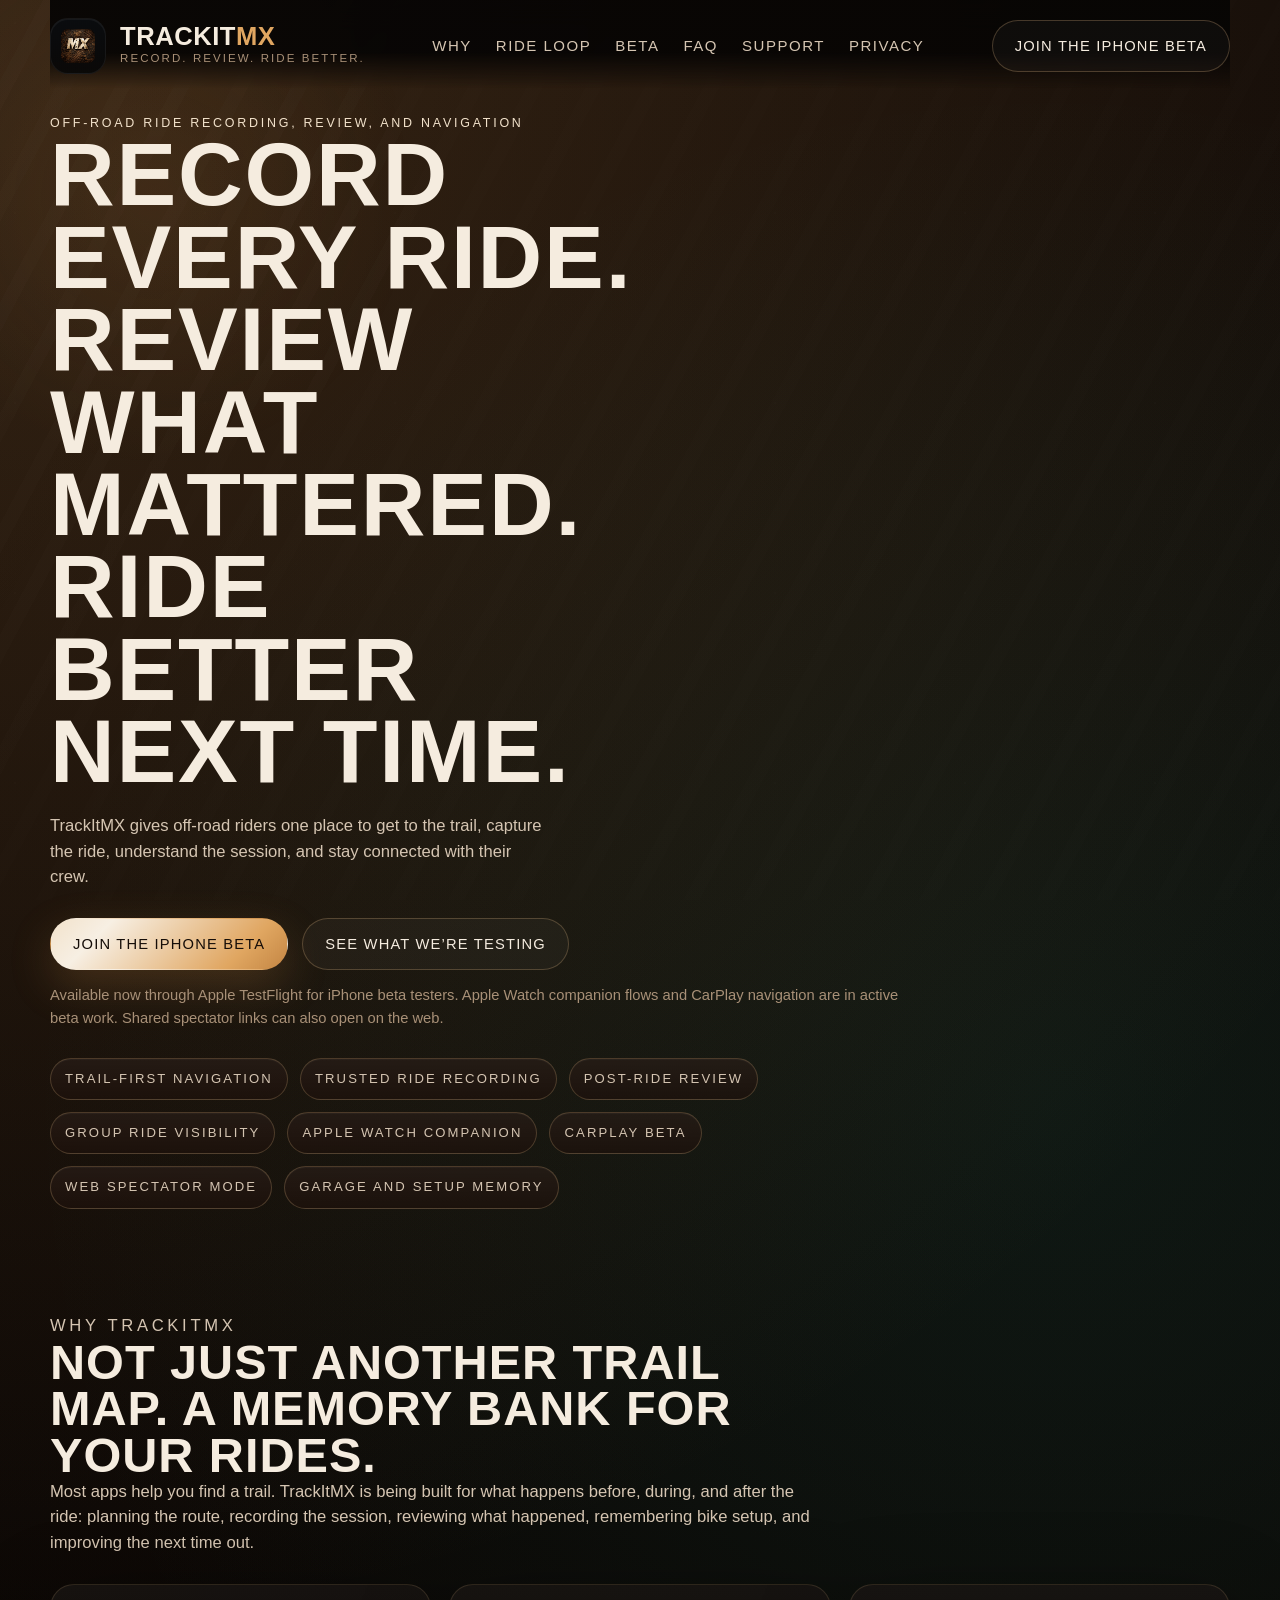
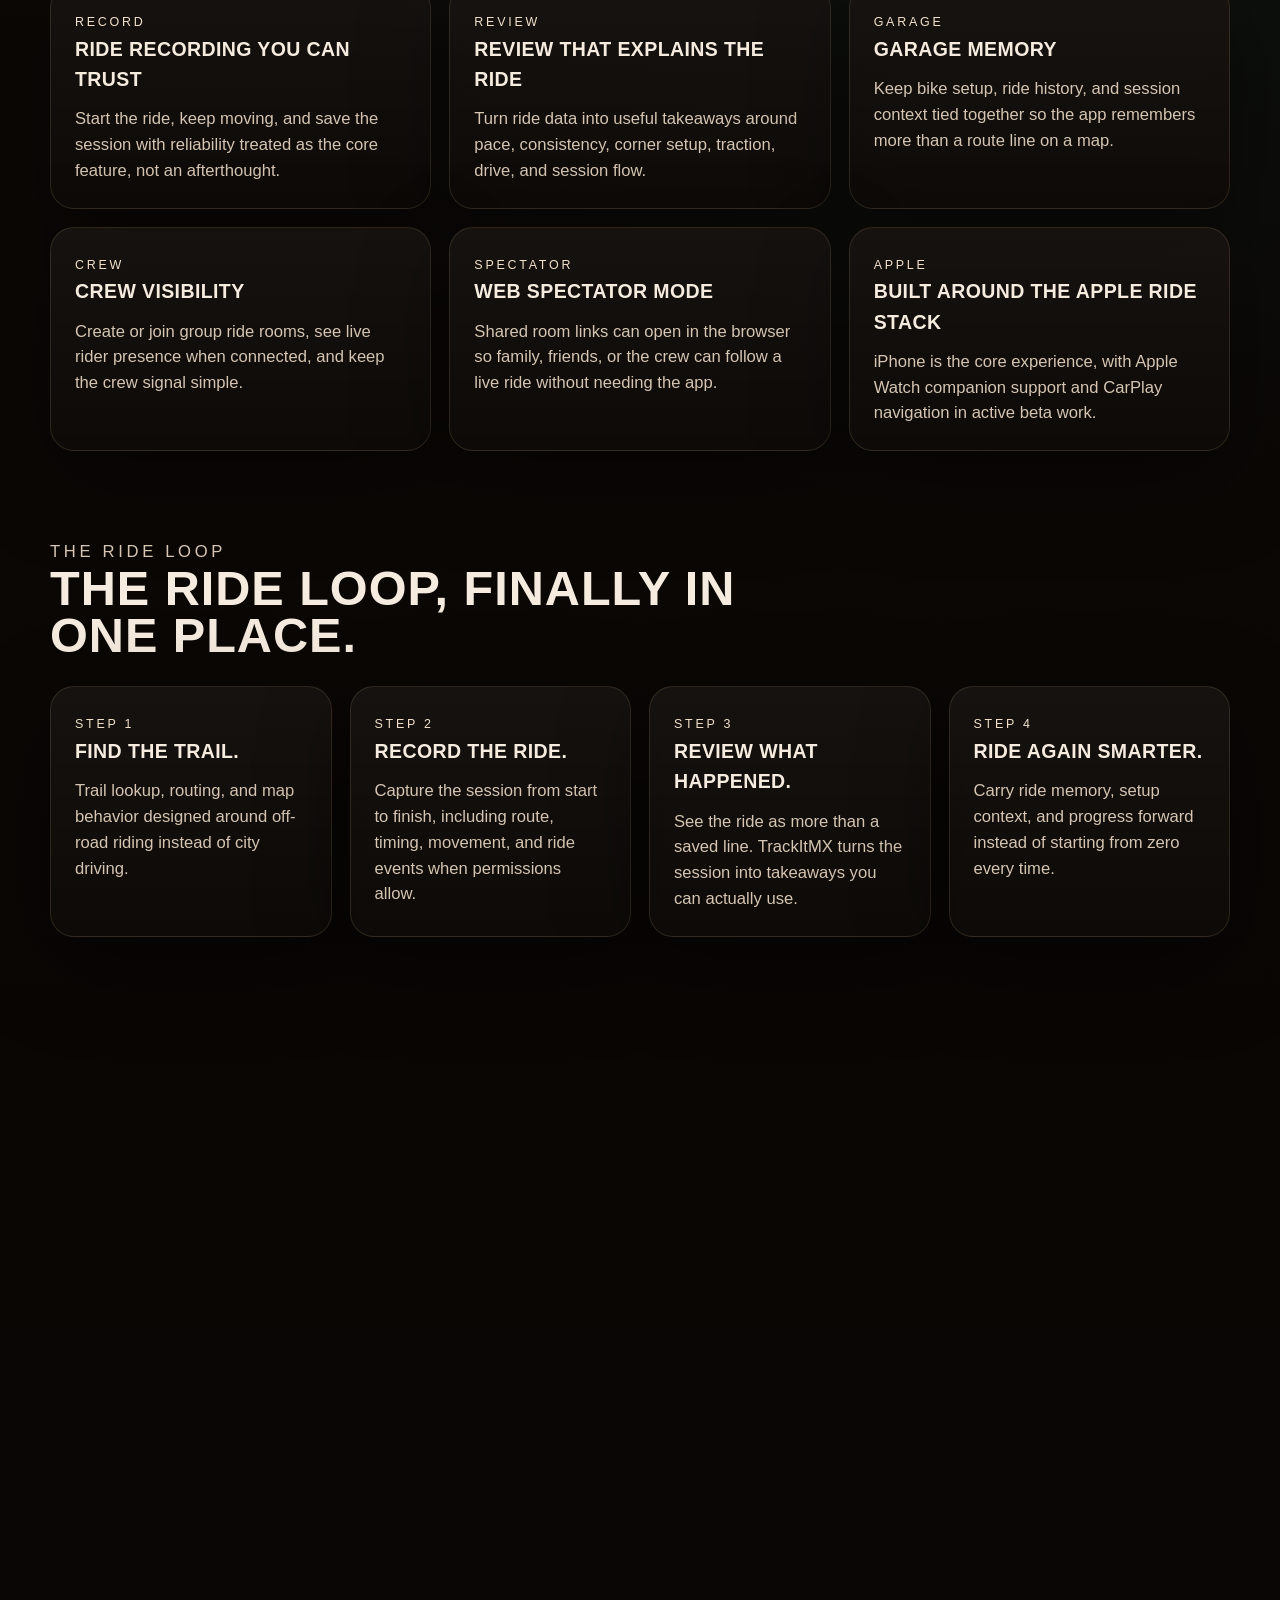
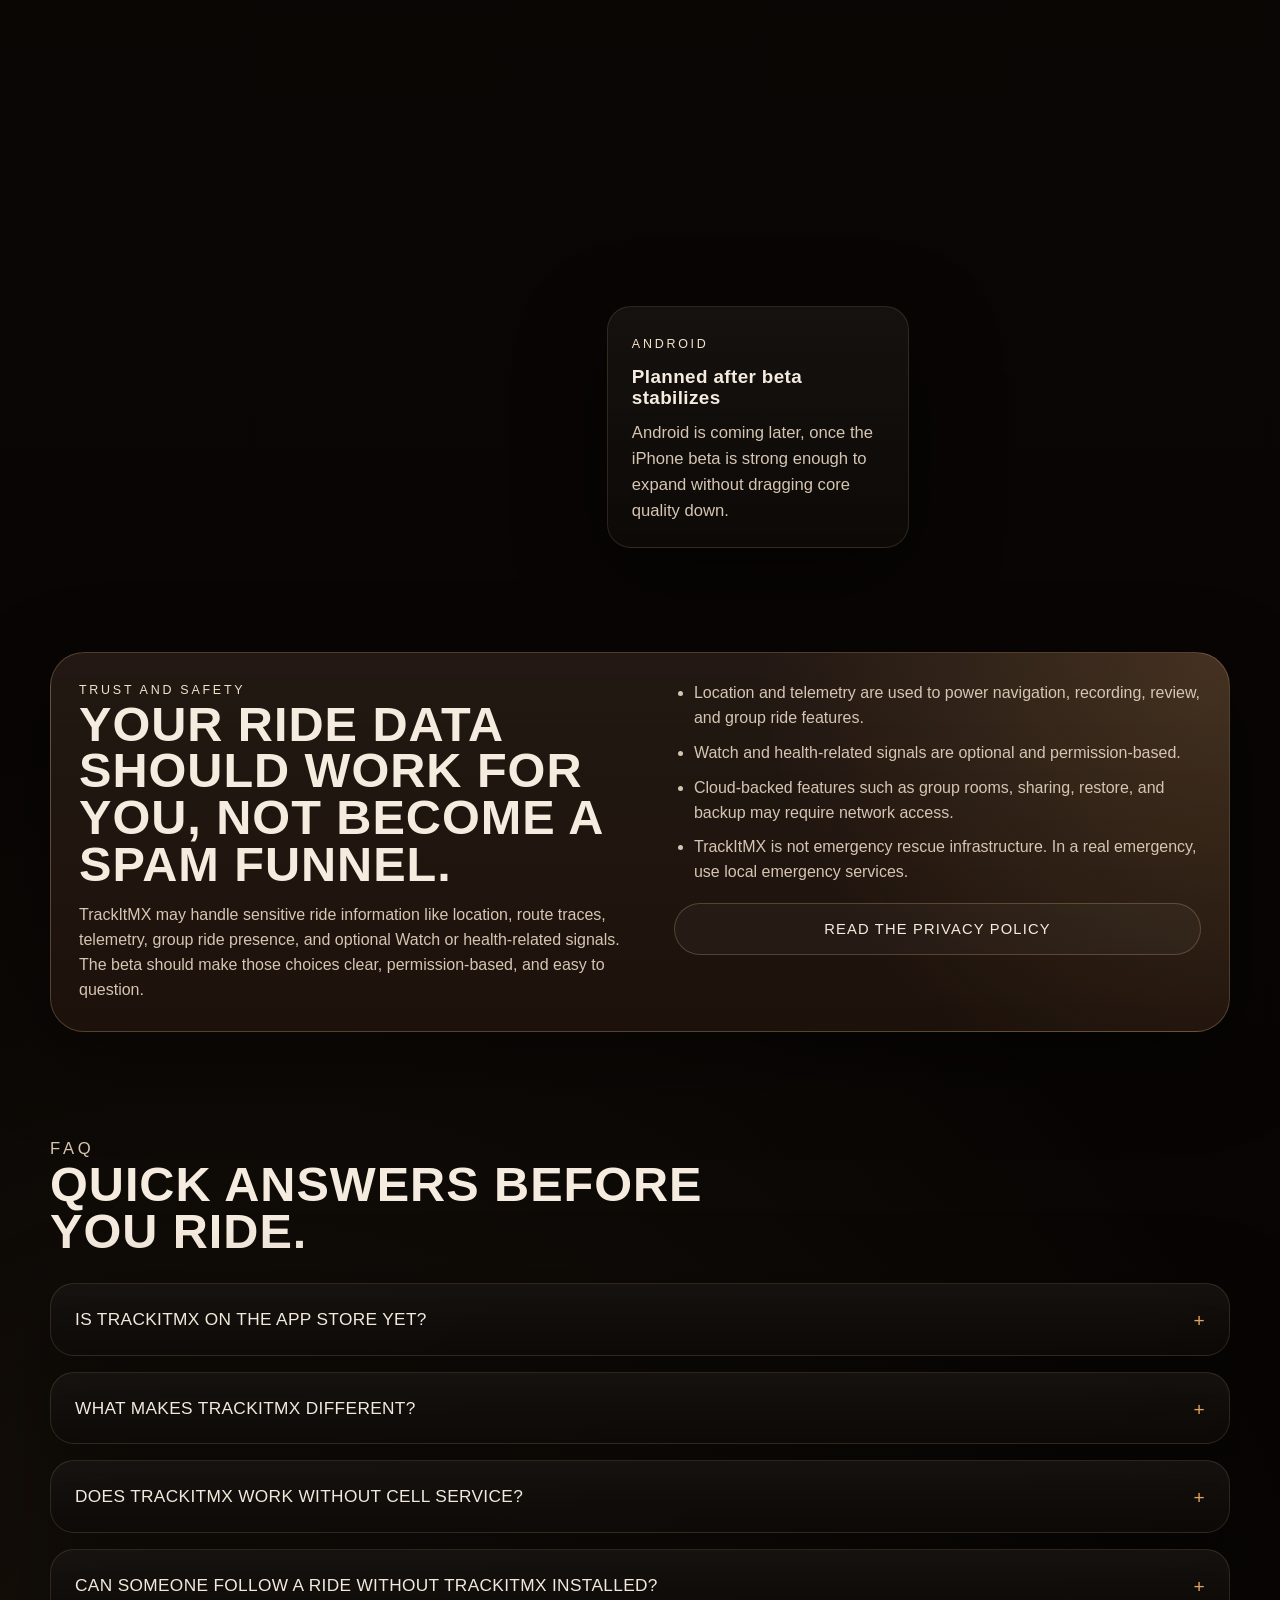
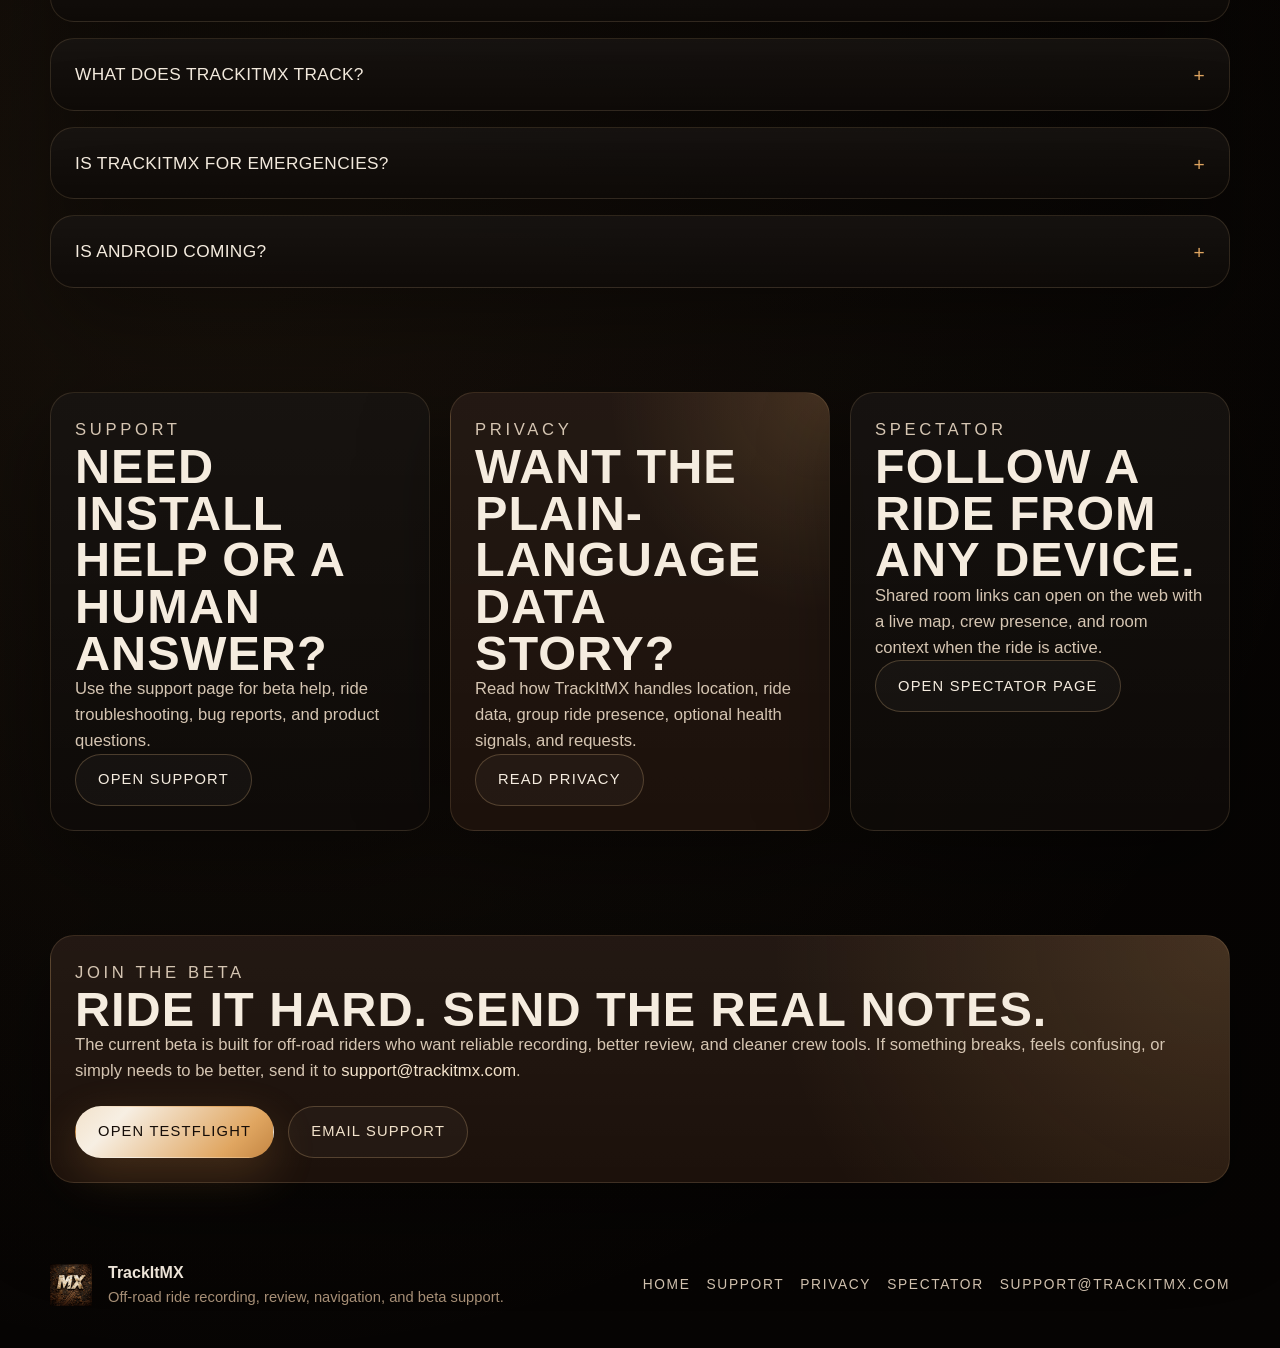
==== commit a512bcfc: "Polish website copy and spectator flow" ====
--- a/index.html
+++ b/index.html
@@ -88,7 +88,7 @@
         </div>
         <p class="hero__note">
           Available now through Apple TestFlight for iPhone beta testers. Apple Watch companion flows and CarPlay
-          navigation are in active beta work.
+          navigation are in active beta work. Shared spectator links can also open on the web.
         </p>
         <div class="chip-row" aria-label="TrackItMX feature highlights">
           <span>Trail-first navigation</span>
@@ -97,6 +97,7 @@
           <span>Group ride visibility</span>
           <span>Apple Watch companion</span>
           <span>CarPlay beta</span>
+          <span>Web spectator mode</span>
           <span>Garage and setup memory</span>
         </div>
       </div>
@@ -145,6 +146,14 @@
           </p>
         </article>
         <article class="feature-card reveal">
+          <span class="feature-card__tag">Spectator</span>
+          <h3>Web spectator mode</h3>
+          <p>
+            Shared room links can open in the browser so family, friends, or the crew can follow a live ride without
+            needing the app.
+          </p>
+        </article>
+        <article class="feature-card reveal">
           <span class="feature-card__tag">Apple</span>
           <h3>Built around the Apple ride stack</h3>
           <p>
@@ -189,7 +198,7 @@
         <h2>Help shape the beta.</h2>
         <p>
           TrackItMX is in active iPhone beta. The current focus is recording accuracy, ride saving, group ride
-          syncing, Watch companion behavior, and anything that feels confusing in real riding conditions.
+          syncing, spectator links, Watch companion behavior, and anything that feels confusing in real riding conditions.
         </p>
         <div class="hero__actions hero__actions--compact">
           <a
@@ -216,10 +225,11 @@
     <section class="section product-stack">
       <div class="product-stack__copy reveal">
         <p class="eyebrow">Platforms</p>
-        <h2>Built for the current Apple beta stack, with Android planned next.</h2>
+        <h2>Built for the current beta stack, from iPhone rides to web spectator links.</h2>
         <p>
           iPhone is the main experience today. Watch companion flows, CarPlay navigation, and spectator links are
-          part of the current beta path. Android is planned after the iPhone foundation is stable enough to expand well.
+          part of the current beta path. Shared room links can also open on the web so spectators can follow without
+          joining the rider side of the app. Android is planned after the iPhone foundation is stable enough to expand well.
         </p>
       </div>
       <div class="platform-grid">
@@ -237,6 +247,11 @@
           <span class="label">CarPlay</span>
           <strong>Navigation in beta</strong>
           <p>CarPlay work is focused on making the trail approach and route handoff feel cleaner and more useful.</p>
+        </article>
+        <article class="platform-card reveal">
+          <span class="label">Web spectator</span>
+          <strong>Any-device room viewing</strong>
+          <p>Shared room links can open in the browser so people can follow the ride without jumping into the rider list.</p>
         </article>
         <article class="platform-card reveal">
           <span class="label">Android</span>
@@ -295,6 +310,13 @@
           </p>
         </details>
         <details class="faq-item reveal">
+          <summary>Can someone follow a ride without TrackItMX installed?</summary>
+          <p>
+            Yes. Shared spectator links can open on the web, so a non-iPhone user can still follow room presence and
+            live rider context from a browser when the room is active and connected.
+          </p>
+        </details>
+        <details class="faq-item reveal">
           <summary>What does TrackItMX track?</summary>
           <p>
             Depending on the features and permissions you use, TrackItMX may handle location, route traces, ride telemetry,
@@ -327,10 +349,10 @@
         <a class="button button--secondary" href="privacy/">Read Privacy</a>
       </div>
       <div class="resource-card reveal">
-        <p class="eyebrow">Group Ride</p>
-        <h2>Spectator links work from any device.</h2>
-        <p>Shared room links can open on the web so friends, family, or the crew can watch without the iPhone app.</p>
-        <a class="button button--secondary" href="group-ride/live/">Open Spectator Page</a>
+        <p class="eyebrow">Spectator</p>
+        <h2>Follow a ride from any device.</h2>
+        <p>Shared room links can open on the web with a live map, crew presence, and room context when the ride is active.</p>
+        <a class="button button--secondary" href="group-ride/live/">Open spectator page</a>
       </div>
     </section>
 
--- a/styles.css
+++ b/styles.css
@@ -67,6 +67,10 @@
   max-width: 100%;
 }
 
+[hidden] {
+  display: none !important;
+}
+
 a {
   color: inherit;
   text-decoration: none;
@@ -78,6 +82,14 @@
 textarea,
 select {
   font: inherit;
+}
+
+a:focus-visible,
+button:focus-visible,
+input:focus-visible,
+summary:focus-visible {
+  outline: 2px solid rgba(224, 166, 97, 0.62);
+  outline-offset: 3px;
 }
 
 .site-grit {
@@ -228,6 +240,15 @@
   max-width: 860px;
 }
 
+.page--home .hero h1 {
+  max-width: 12ch;
+  font-size: clamp(3.1rem, 7vw, 5.8rem);
+}
+
+.page--home .hero__lede {
+  max-width: 54ch;
+}
+
 .page-hero__aside {
   display: grid;
   gap: 18px;
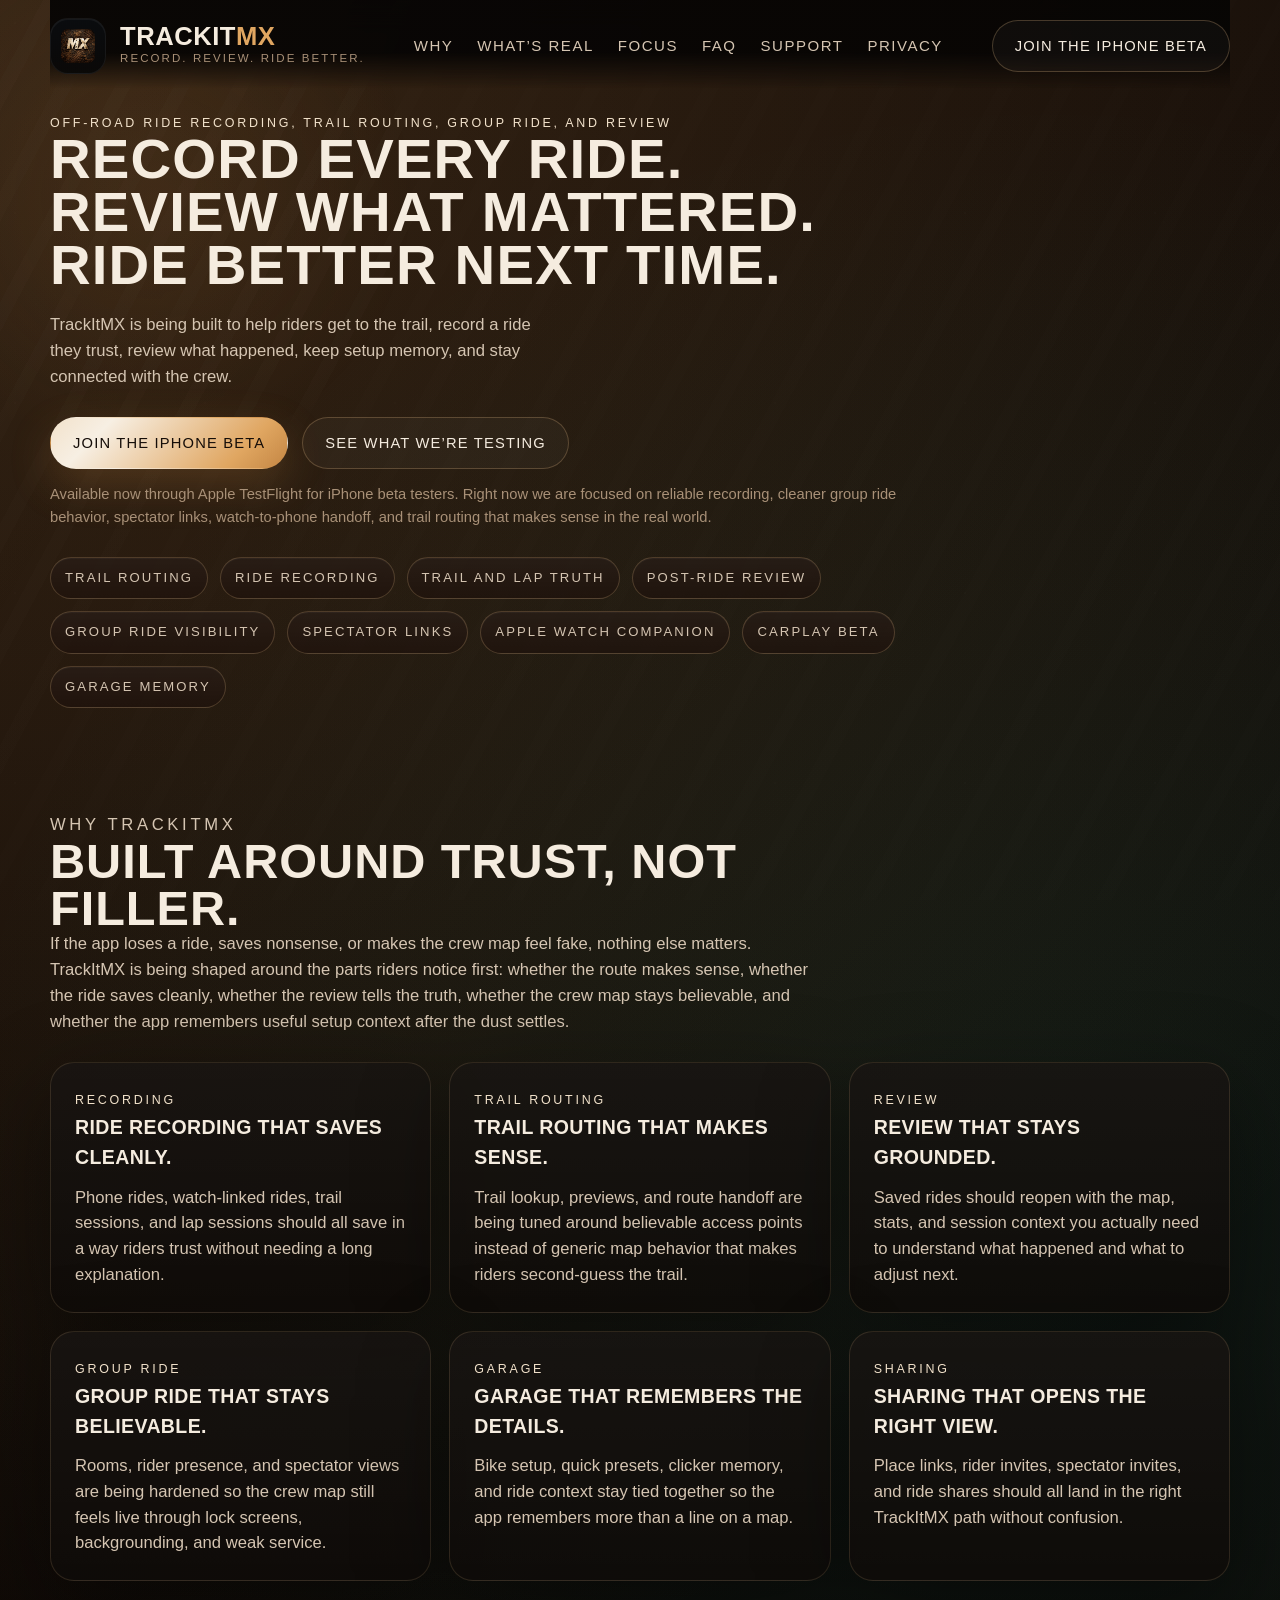
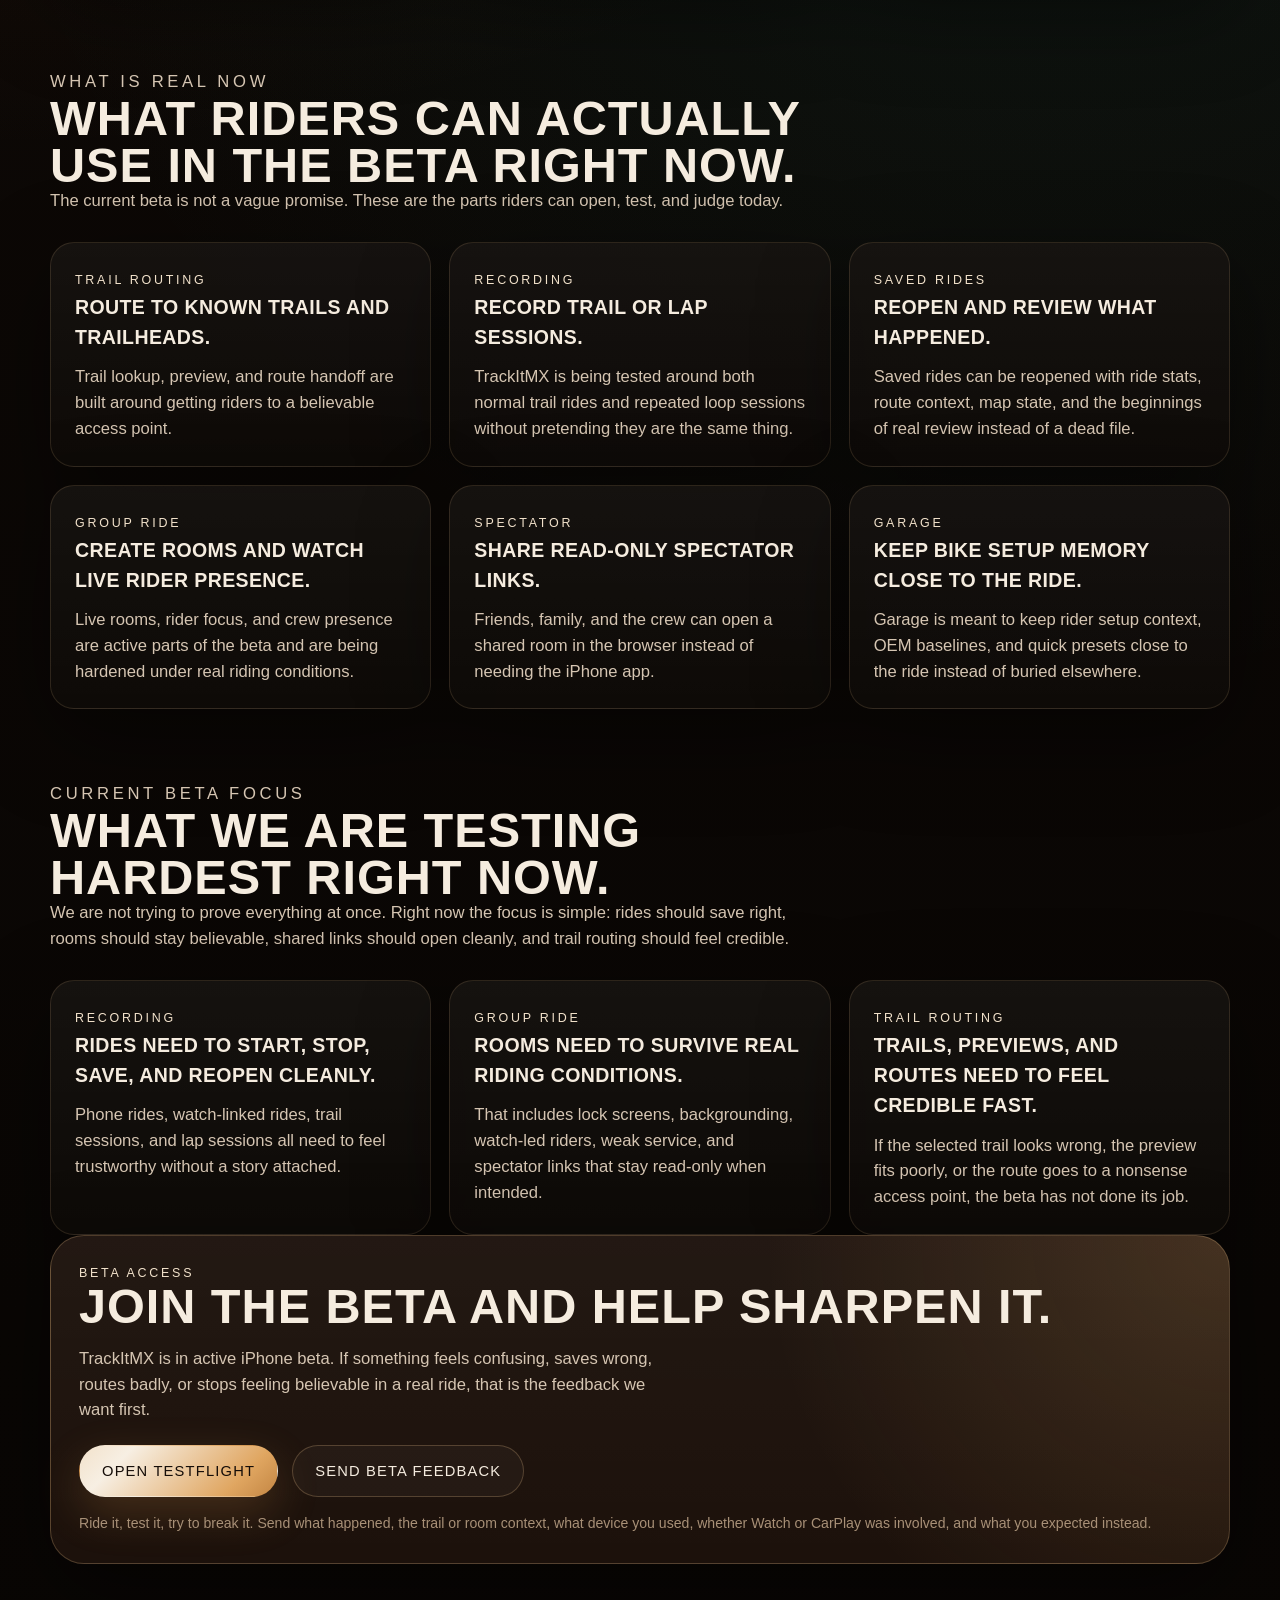
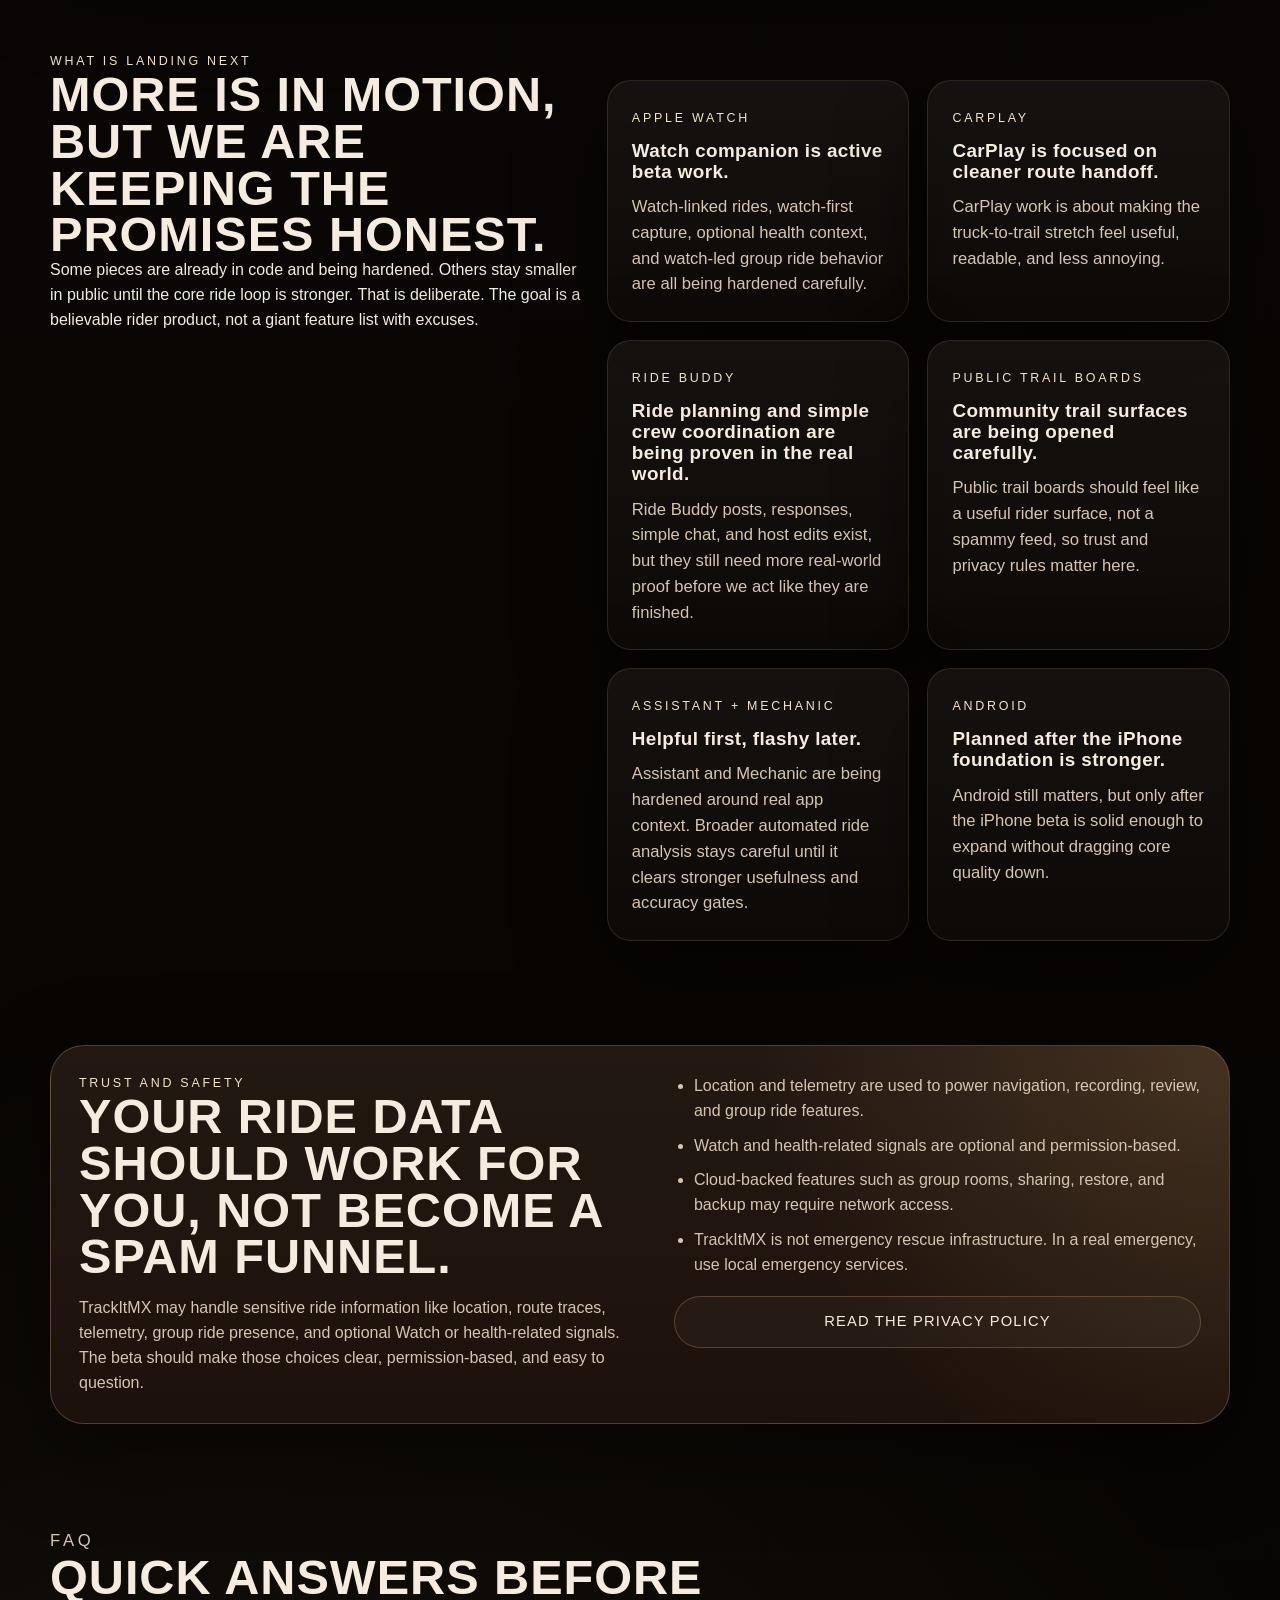
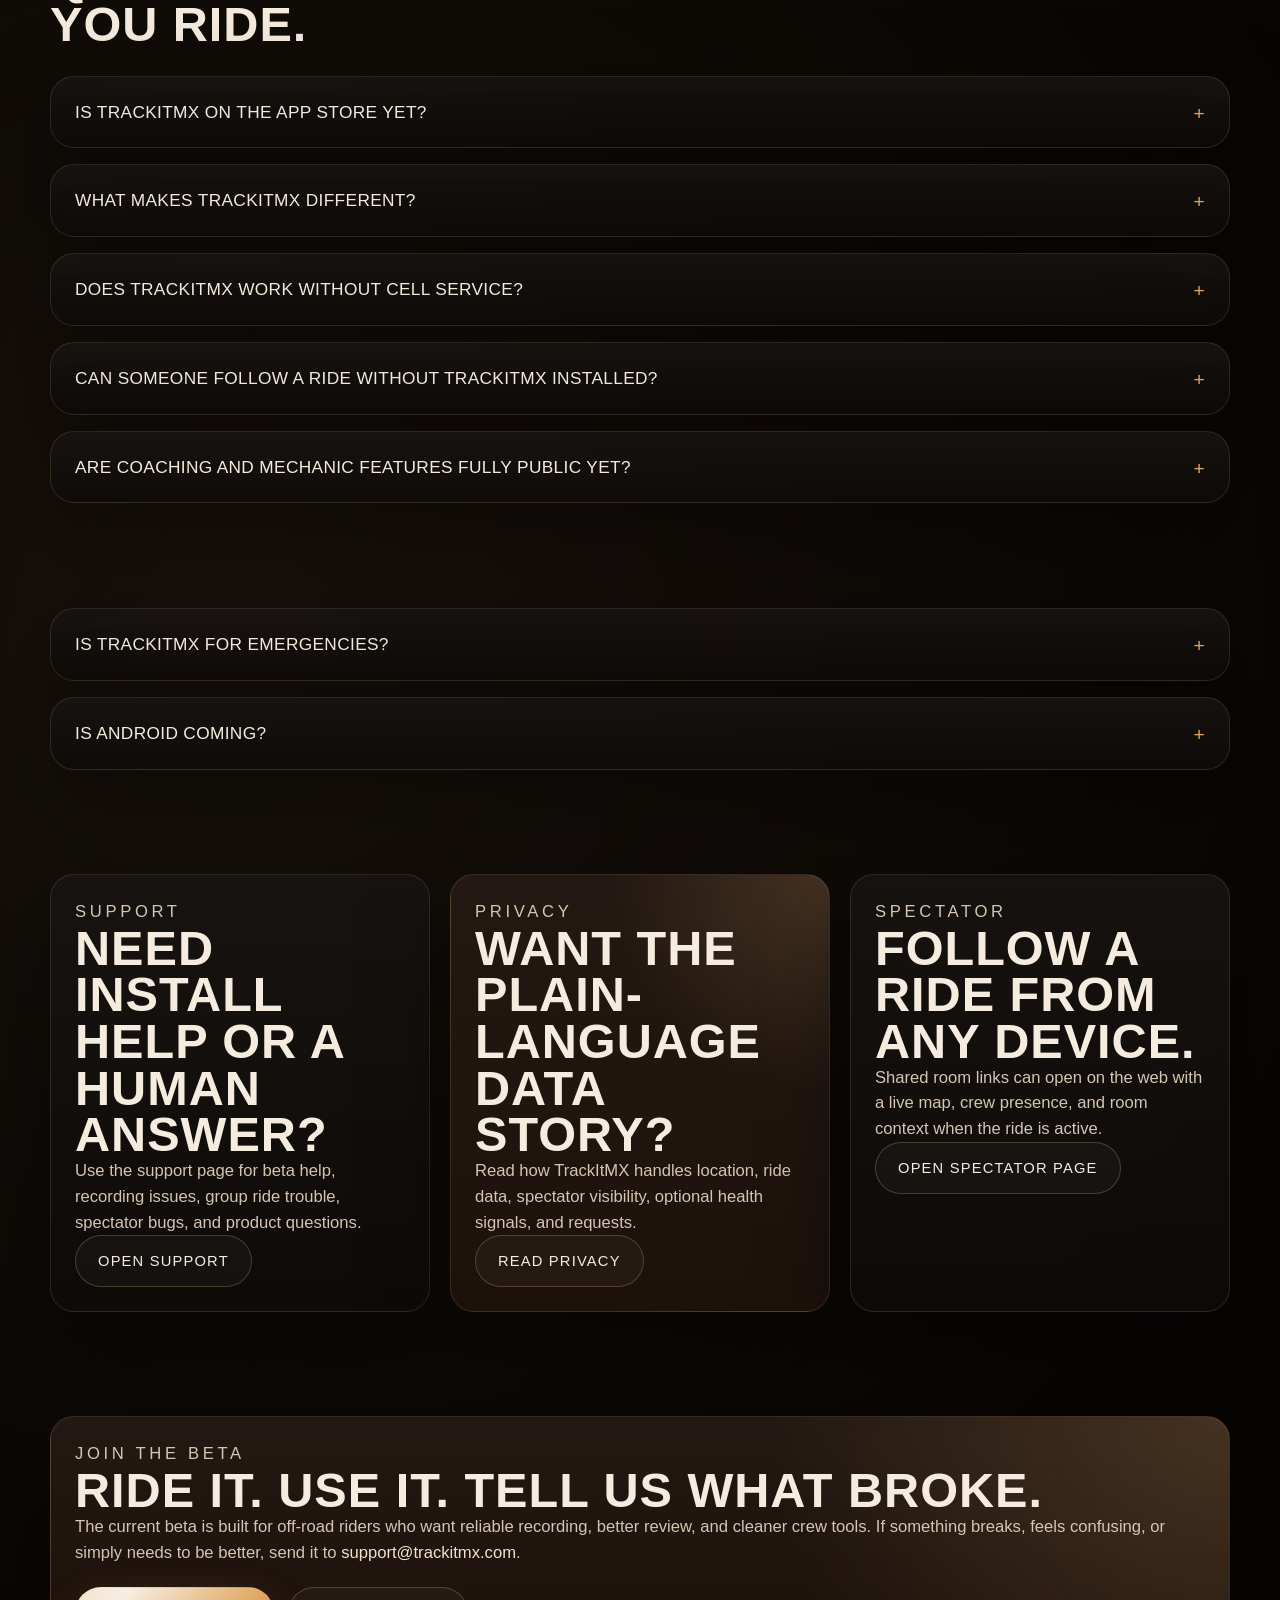
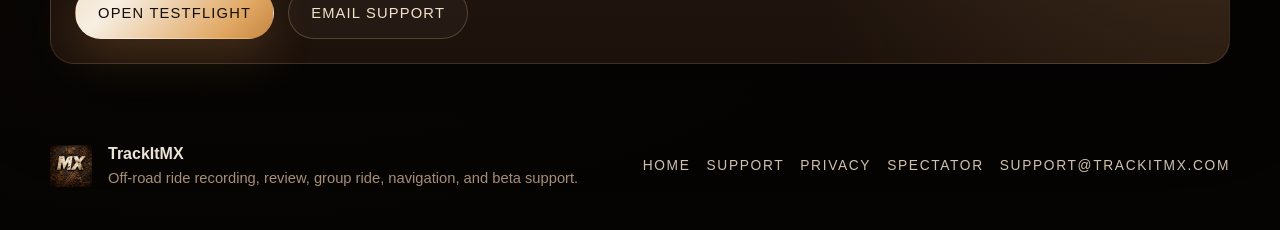
==== commit 4fdbdd5a: "Refresh website messaging and readability" ====
--- a/index.html
+++ b/index.html
@@ -6,14 +6,14 @@
   <title>TrackItMX | Off-Road Ride Recording, Review, and Navigation</title>
   <meta
     name="description"
-    content="TrackItMX helps off-road riders navigate to the trail, record rides, review sessions, remember setup context, and ride smarter with their crew."
+    content="TrackItMX helps off-road riders route to the trail, record rides they trust, review what happened, keep setup memory, and stay linked with the crew."
   >
   <meta name="theme-color" content="#070504">
   <meta name="robots" content="index,follow">
   <meta property="og:title" content="TrackItMX | Off-Road Ride Recording, Review, and Navigation">
   <meta
     property="og:description"
-    content="TrackItMX helps off-road riders navigate to the trail, record rides, review sessions, remember setup context, and ride smarter with their crew."
+    content="TrackItMX helps off-road riders route to the trail, record rides they trust, review what happened, keep setup memory, and stay linked with the crew."
   >
   <meta property="og:type" content="website">
   <meta property="og:url" content="https://trackitmx.com/">
@@ -22,7 +22,7 @@
   <link rel="apple-touch-icon" href="assets/trackitmx-mark.png">
   <link rel="canonical" href="https://trackitmx.com/">
   <link rel="manifest" href="site.webmanifest">
-  <link rel="stylesheet" href="styles.css">
+  <link rel="stylesheet" href="styles.css?v=20260722">
   <script type="application/ld+json">
     {
       "@context": "https://schema.org",
@@ -33,7 +33,7 @@
       "url": "https://trackitmx.com/",
       "supportUrl": "https://trackitmx.com/support/",
       "privacyPolicy": "https://trackitmx.com/privacy/",
-      "description": "TrackItMX helps off-road riders get to the trail, record the ride, review what happened, remember setup context, and ride better next time."
+      "description": "TrackItMX helps off-road riders get to the trail, record rides they trust, review what happened, remember setup context, and stay linked with the crew."
     }
   </script>
   <script defer src="site-config.js"></script>
@@ -52,8 +52,8 @@
     </a>
     <nav class="topnav" aria-label="Primary">
       <a href="#why">Why</a>
-      <a href="#ride-loop">Ride Loop</a>
-      <a href="#beta">Beta</a>
+      <a href="#ride-loop">What&rsquo;s Real</a>
+      <a href="#beta">Focus</a>
       <a href="#faq">FAQ</a>
       <a href="support/">Support</a>
       <a href="privacy/">Privacy</a>
@@ -70,11 +70,11 @@
   <main id="top">
     <section class="hero section">
       <div class="hero__copy reveal">
-        <p class="eyebrow">Off-road ride recording, review, and navigation</p>
-        <h1>Record every ride. Review what mattered. Ride better next time.</h1>
+        <p class="eyebrow">Off-road ride recording, trail routing, group ride, and review</p>
+        <h1>Record every ride.<br>Review what mattered.<br>Ride better next time.</h1>
         <p class="hero__lede">
-          TrackItMX gives off-road riders one place to get to the trail, capture the ride,
-          understand the session, and stay connected with their crew.
+          TrackItMX is being built to help riders get to the trail, record a ride they trust,
+          review what happened, keep setup memory, and stay connected with the crew.
         </p>
         <div class="hero__actions">
           <a
@@ -87,18 +87,20 @@
           <a class="button button--secondary" href="#beta">See what we&rsquo;re testing</a>
         </div>
         <p class="hero__note">
-          Available now through Apple TestFlight for iPhone beta testers. Apple Watch companion flows and CarPlay
-          navigation are in active beta work. Shared spectator links can also open on the web.
+          Available now through Apple TestFlight for iPhone beta testers. Right now we are focused on reliable
+          recording, cleaner group ride behavior, spectator links, watch-to-phone handoff, and trail routing that
+          makes sense in the real world.
         </p>
         <div class="chip-row" aria-label="TrackItMX feature highlights">
-          <span>Trail-first navigation</span>
-          <span>Trusted ride recording</span>
+          <span>Trail routing</span>
+          <span>Ride recording</span>
+          <span>Trail and lap truth</span>
           <span>Post-ride review</span>
           <span>Group ride visibility</span>
+          <span>Spectator links</span>
           <span>Apple Watch companion</span>
           <span>CarPlay beta</span>
-          <span>Web spectator mode</span>
-          <span>Garage and setup memory</span>
+          <span>Garage memory</span>
         </div>
       </div>
     </section>
@@ -106,58 +108,61 @@
     <section id="why" class="section">
       <div class="section-heading reveal">
         <p class="eyebrow">Why TrackItMX</p>
-        <h2>Not just another trail map. A memory bank for your rides.</h2>
-        <p>
-          Most apps help you find a trail. TrackItMX is being built for what happens before, during,
-          and after the ride: planning the route, recording the session, reviewing what happened,
-          remembering bike setup, and improving the next time out.
+        <h2>Built around trust, not filler.</h2>
+        <p>
+          If the app loses a ride, saves nonsense, or makes the crew map feel fake, nothing else matters.
+          TrackItMX is being shaped around the parts riders notice first: whether the route makes sense, whether the
+          ride saves cleanly, whether the review tells the truth, whether the crew map stays believable, and whether
+          the app remembers useful setup context after the dust settles.
         </p>
       </div>
       <div class="feature-grid">
         <article class="feature-card reveal">
-          <span class="feature-card__tag">Record</span>
-          <h3>Ride recording you can trust</h3>
-          <p>
-            Start the ride, keep moving, and save the session with reliability treated as the core feature,
-            not an afterthought.
+          <span class="feature-card__tag">Recording</span>
+          <h3>Ride recording that saves cleanly.</h3>
+          <p>
+            Phone rides, watch-linked rides, trail sessions, and lap sessions should all save in a way riders trust
+            without needing a long explanation.
+          </p>
+        </article>
+        <article class="feature-card reveal">
+          <span class="feature-card__tag">Trail routing</span>
+          <h3>Trail routing that makes sense.</h3>
+          <p>
+            Trail lookup, previews, and route handoff are being tuned around believable access points instead of
+            generic map behavior that makes riders second-guess the trail.
           </p>
         </article>
         <article class="feature-card reveal">
           <span class="feature-card__tag">Review</span>
-          <h3>Review that explains the ride</h3>
-          <p>
-            Turn ride data into useful takeaways around pace, consistency, corner setup, traction, drive,
-            and session flow.
+          <h3>Review that stays grounded.</h3>
+          <p>
+            Saved rides should reopen with the map, stats, and session context you actually need to understand what
+            happened and what to adjust next.
+          </p>
+        </article>
+        <article class="feature-card reveal">
+          <span class="feature-card__tag">Group ride</span>
+          <h3>Group ride that stays believable.</h3>
+          <p>
+            Rooms, rider presence, and spectator views are being hardened so the crew map still feels live through
+            lock screens, backgrounding, and weak service.
           </p>
         </article>
         <article class="feature-card reveal">
           <span class="feature-card__tag">Garage</span>
-          <h3>Garage memory</h3>
-          <p>
-            Keep bike setup, ride history, and session context tied together so the app remembers more than
-            a route line on a map.
-          </p>
-        </article>
-        <article class="feature-card reveal">
-          <span class="feature-card__tag">Crew</span>
-          <h3>Crew visibility</h3>
-          <p>
-            Create or join group ride rooms, see live rider presence when connected, and keep the crew signal simple.
-          </p>
-        </article>
-        <article class="feature-card reveal">
-          <span class="feature-card__tag">Spectator</span>
-          <h3>Web spectator mode</h3>
-          <p>
-            Shared room links can open in the browser so family, friends, or the crew can follow a live ride without
-            needing the app.
-          </p>
-        </article>
-        <article class="feature-card reveal">
-          <span class="feature-card__tag">Apple</span>
-          <h3>Built around the Apple ride stack</h3>
-          <p>
-            iPhone is the core experience, with Apple Watch companion support and CarPlay navigation in active beta work.
+          <h3>Garage that remembers the details.</h3>
+          <p>
+            Bike setup, quick presets, clicker memory, and ride context stay tied together so the app remembers more
+            than a line on a map.
+          </p>
+        </article>
+        <article class="feature-card reveal">
+          <span class="feature-card__tag">Sharing</span>
+          <h3>Sharing that opens the right view.</h3>
+          <p>
+            Place links, rider invites, spectator invites, and ride shares should all land in the right TrackItMX path
+            without confusion.
           </p>
         </article>
       </div>
@@ -165,40 +170,78 @@
 
     <section id="ride-loop" class="section section--tight">
       <div class="section-heading reveal">
-        <p class="eyebrow">The ride loop</p>
-        <h2>The ride loop, finally in one place.</h2>
-      </div>
-      <div class="loop-grid">
-        <article class="loop-card reveal">
-          <span class="label">Step 1</span>
-          <h3>Find the trail.</h3>
-          <p>Trail lookup, routing, and map behavior designed around off-road riding instead of city driving.</p>
-        </article>
-        <article class="loop-card reveal">
-          <span class="label">Step 2</span>
-          <h3>Record the ride.</h3>
-          <p>Capture the session from start to finish, including route, timing, movement, and ride events when permissions allow.</p>
-        </article>
-        <article class="loop-card reveal">
-          <span class="label">Step 3</span>
-          <h3>Review what happened.</h3>
-          <p>See the ride as more than a saved line. TrackItMX turns the session into takeaways you can actually use.</p>
-        </article>
-        <article class="loop-card reveal">
-          <span class="label">Step 4</span>
-          <h3>Ride again smarter.</h3>
-          <p>Carry ride memory, setup context, and progress forward instead of starting from zero every time.</p>
+        <p class="eyebrow">What is real now</p>
+        <h2>What riders can actually use in the beta right now.</h2>
+        <p>
+          The current beta is not a vague promise. These are the parts riders can open, test, and judge today.
+        </p>
+      </div>
+      <div class="feature-grid">
+        <article class="feature-card reveal">
+          <span class="feature-card__tag">Trail routing</span>
+          <h3>Route to known trails and trailheads.</h3>
+          <p>Trail lookup, preview, and route handoff are built around getting riders to a believable access point.</p>
+        </article>
+        <article class="feature-card reveal">
+          <span class="feature-card__tag">Recording</span>
+          <h3>Record trail or lap sessions.</h3>
+          <p>TrackItMX is being tested around both normal trail rides and repeated loop sessions without pretending they are the same thing.</p>
+        </article>
+        <article class="feature-card reveal">
+          <span class="feature-card__tag">Saved rides</span>
+          <h3>Reopen and review what happened.</h3>
+          <p>Saved rides can be reopened with ride stats, route context, map state, and the beginnings of real review instead of a dead file.</p>
+        </article>
+        <article class="feature-card reveal">
+          <span class="feature-card__tag">Group Ride</span>
+          <h3>Create rooms and watch live rider presence.</h3>
+          <p>Live rooms, rider focus, and crew presence are active parts of the beta and are being hardened under real riding conditions.</p>
+        </article>
+        <article class="feature-card reveal">
+          <span class="feature-card__tag">Spectator</span>
+          <h3>Share read-only spectator links.</h3>
+          <p>Friends, family, and the crew can open a shared room in the browser instead of needing the iPhone app.</p>
+        </article>
+        <article class="feature-card reveal">
+          <span class="feature-card__tag">Garage</span>
+          <h3>Keep bike setup memory close to the ride.</h3>
+          <p>Garage is meant to keep rider setup context, OEM baselines, and quick presets close to the ride instead of buried elsewhere.</p>
         </article>
       </div>
     </section>
 
     <section id="beta" class="section section--tight beta-spotlight">
+      <div class="section-heading reveal">
+        <p class="eyebrow">Current beta focus</p>
+        <h2>What we are testing hardest right now.</h2>
+        <p>
+          We are not trying to prove everything at once. Right now the focus is simple: rides should save right,
+          rooms should stay believable, shared links should open cleanly, and trail routing should feel credible.
+        </p>
+      </div>
+      <div class="support-grid">
+        <article class="support-card reveal">
+          <span class="label">Recording</span>
+          <h3>Rides need to start, stop, save, and reopen cleanly.</h3>
+          <p>Phone rides, watch-linked rides, trail sessions, and lap sessions all need to feel trustworthy without a story attached.</p>
+        </article>
+        <article class="support-card reveal">
+          <span class="label">Group Ride</span>
+          <h3>Rooms need to survive real riding conditions.</h3>
+          <p>That includes lock screens, backgrounding, watch-led riders, weak service, and spectator links that stay read-only when intended.</p>
+        </article>
+        <article class="support-card reveal">
+          <span class="label">Trail routing</span>
+          <h3>Trails, previews, and routes need to feel credible fast.</h3>
+          <p>If the selected trail looks wrong, the preview fits poorly, or the route goes to a nonsense access point, the beta has not done its job.</p>
+        </article>
+      </div>
       <div class="beta-spotlight__panel reveal">
         <p class="eyebrow">Beta access</p>
-        <h2>Help shape the beta.</h2>
-        <p>
-          TrackItMX is in active iPhone beta. The current focus is recording accuracy, ride saving, group ride
-          syncing, spectator links, Watch companion behavior, and anything that feels confusing in real riding conditions.
+        <h2>Join the beta and help sharpen it.</h2>
+        <p>
+          TrackItMX is in active iPhone beta. If something feels confusing, saves wrong, routes badly, or stops feeling
+          believable in a real ride, that is the feedback we want first.
         </p>
         <div class="hero__actions hero__actions--compact">
           <a
@@ -216,47 +259,51 @@
           >Send beta feedback</a>
         </div>
         <p class="beta-spotlight__note">
-          Ride it, test it, try to break it. Send what happened, what device you used, whether Watch or CarPlay
-          was involved, and what you expected instead.
+          Ride it, test it, try to break it. Send what happened, the trail or room context, what device you used,
+          whether Watch or CarPlay was involved, and what you expected instead.
         </p>
       </div>
     </section>
 
     <section class="section product-stack">
       <div class="product-stack__copy reveal">
-        <p class="eyebrow">Platforms</p>
-        <h2>Built for the current beta stack, from iPhone rides to web spectator links.</h2>
-        <p>
-          iPhone is the main experience today. Watch companion flows, CarPlay navigation, and spectator links are
-          part of the current beta path. Shared room links can also open on the web so spectators can follow without
-          joining the rider side of the app. Android is planned after the iPhone foundation is stable enough to expand well.
+        <p class="eyebrow">What is landing next</p>
+        <h2>More is in motion, but we are keeping the promises honest.</h2>
+        <p>
+          Some pieces are already in code and being hardened. Others stay smaller in public until the core ride loop is
+          stronger. That is deliberate. The goal is a believable rider product, not a giant feature list with excuses.
         </p>
       </div>
       <div class="platform-grid">
         <article class="platform-card reveal">
-          <span class="label">iPhone</span>
-          <strong>Main beta experience</strong>
-          <p>Trail lookup, ride recording, ride review, group ride, and support live here first.</p>
-        </article>
-        <article class="platform-card reveal">
           <span class="label">Apple Watch</span>
-          <strong>Companion support</strong>
-          <p>Optional companion capture and health-related ride context when riders explicitly grant permission.</p>
+          <strong>Watch companion is active beta work.</strong>
+          <p>Watch-linked rides, watch-first capture, optional health context, and watch-led group ride behavior are all being hardened carefully.</p>
         </article>
         <article class="platform-card reveal">
           <span class="label">CarPlay</span>
-          <strong>Navigation in beta</strong>
-          <p>CarPlay work is focused on making the trail approach and route handoff feel cleaner and more useful.</p>
-        </article>
-        <article class="platform-card reveal">
-          <span class="label">Web spectator</span>
-          <strong>Any-device room viewing</strong>
-          <p>Shared room links can open in the browser so people can follow the ride without jumping into the rider list.</p>
+          <strong>CarPlay is focused on cleaner route handoff.</strong>
+          <p>CarPlay work is about making the truck-to-trail stretch feel useful, readable, and less annoying.</p>
+        </article>
+        <article class="platform-card reveal">
+          <span class="label">Ride Buddy</span>
+          <strong>Ride planning and simple crew coordination are being proven in the real world.</strong>
+          <p>Ride Buddy posts, responses, simple chat, and host edits exist, but they still need more real-world proof before we act like they are finished.</p>
+        </article>
+        <article class="platform-card reveal">
+          <span class="label">Public trail boards</span>
+          <strong>Community trail surfaces are being opened carefully.</strong>
+          <p>Public trail boards should feel like a useful rider surface, not a spammy feed, so trust and privacy rules matter here.</p>
+        </article>
+        <article class="platform-card reveal">
+          <span class="label">Assistant + Mechanic</span>
+          <strong>Helpful first, flashy later.</strong>
+          <p>Assistant and Mechanic are being hardened around real app context. Broader automated ride analysis stays careful until it clears stronger usefulness and accuracy gates.</p>
         </article>
         <article class="platform-card reveal">
           <span class="label">Android</span>
-          <strong>Planned after beta stabilizes</strong>
-          <p>Android is coming later, once the iPhone beta is strong enough to expand without dragging core quality down.</p>
+          <strong>Planned after the iPhone foundation is stronger.</strong>
+          <p>Android still matters, but only after the iPhone beta is solid enough to expand without dragging core quality down.</p>
         </article>
       </div>
     </section>
@@ -306,7 +353,8 @@
           <summary>Does TrackItMX work without cell service?</summary>
           <p>
             Core navigation and recording flows are being built with low-service riding in mind. Cloud-backed features
-            like live group rooms, sharing, backup, restore, and some syncing still need network access.
+            like live group rooms, spectator links, sharing, backup, restore, and some syncing still need network
+            access. Weak-service Group Ride is active beta work, not a promise we are done hardening.
           </p>
         </details>
         <details class="faq-item reveal">
@@ -314,6 +362,13 @@
           <p>
             Yes. Shared spectator links can open on the web, so a non-iPhone user can still follow room presence and
             live rider context from a browser when the room is active and connected.
+          </p>
+        </details>
+        <details class="faq-item reveal">
+          <summary>Are coaching and mechanic features fully public yet?</summary>
+          <p>
+            Not yet. Assistant and Mechanic are being hardened carefully, and broader automated ride analysis stays
+            controlled until it clears stronger usefulness, accuracy, and confidence gates.
           </p>
         </details>
         <details class="faq-item reveal">
@@ -339,13 +394,13 @@
       <div class="resource-card reveal">
         <p class="eyebrow">Support</p>
         <h2>Need install help or a human answer?</h2>
-        <p>Use the support page for beta help, ride troubleshooting, bug reports, and product questions.</p>
+        <p>Use the support page for beta help, recording issues, group ride trouble, spectator bugs, and product questions.</p>
         <a class="button button--secondary" href="support/">Open Support</a>
       </div>
       <div class="resource-card resource-card--accent reveal">
         <p class="eyebrow">Privacy</p>
         <h2>Want the plain-language data story?</h2>
-        <p>Read how TrackItMX handles location, ride data, group ride presence, optional health signals, and requests.</p>
+        <p>Read how TrackItMX handles location, ride data, spectator visibility, optional health signals, and requests.</p>
         <a class="button button--secondary" href="privacy/">Read Privacy</a>
       </div>
       <div class="resource-card reveal">
@@ -359,10 +414,10 @@
     <section class="section final-cta">
       <div class="final-cta__panel reveal">
         <p class="eyebrow">Join the beta</p>
-        <h2>Ride it hard. Send the real notes.</h2>
-        <p>
-          The current beta is built for off-road riders who want reliable recording, better review, and cleaner crew tools.
-          If something breaks, feels confusing, or simply needs to be better, send it to
+        <h2>Ride it. Use it. Tell us what broke.</h2>
+        <p>
+          The current beta is built for off-road riders who want reliable recording, better review, and cleaner crew
+          tools. If something breaks, feels confusing, or simply needs to be better, send it to
           <a href="mailto:support@trackitmx.com" data-support-link data-support-email>support@trackitmx.com</a>.
         </p>
         <div class="hero__actions hero__actions--compact">
@@ -389,7 +444,7 @@
       <img src="assets/trackitmx-mark.png" alt="" aria-hidden="true">
       <div>
         <strong data-site-name>TrackItMX</strong>
-        <p>Off-road ride recording, review, navigation, and beta support.</p>
+        <p>Off-road ride recording, review, group ride, navigation, and beta support.</p>
       </div>
     </div>
     <div class="footer__links">
--- a/styles.css
+++ b/styles.css
@@ -241,8 +241,9 @@
 }
 
 .page--home .hero h1 {
-  max-width: 12ch;
-  font-size: clamp(3.1rem, 7vw, 5.8rem);
+  max-width: none;
+  font-size: clamp(2.3rem, 4.4vw, 4.2rem);
+  line-height: 0.94;
 }
 
 .page--home .hero__lede {
@@ -1250,10 +1251,10 @@
 
 .js .reveal {
   opacity: 0;
-  transform: translateY(22px);
+  transform: translateY(16px);
   transition:
-    opacity 700ms ease,
-    transform 700ms ease;
+    opacity 480ms ease,
+    transform 480ms ease;
 }
 
 .js .reveal.is-visible {
@@ -1295,15 +1296,67 @@
 
 @media (max-width: 780px) {
   .topbar {
+    position: static;
     flex-wrap: wrap;
     justify-content: center;
+    gap: 14px;
+    padding-top: 14px;
+    padding-bottom: 12px;
   }
 
   .topnav {
     width: 100%;
     justify-content: center;
     flex-wrap: wrap;
-    gap: 14px 18px;
+    gap: 10px 16px;
+    font-size: 0.86rem;
+  }
+
+  .brand-lockup {
+    width: 100%;
+    justify-content: center;
+  }
+
+  .brand-lockup__text strong {
+    font-size: 1.08rem;
+  }
+
+  .brand-lockup__text small {
+    font-size: 0.62rem;
+    letter-spacing: 0.12em;
+  }
+
+  .page--home .hero {
+    padding-top: 14px;
+  }
+
+  .page--home .hero h1 {
+    max-width: 10ch;
+    font-size: clamp(2.28rem, 12.2vw, 3.55rem);
+    line-height: 0.94;
+  }
+
+  .topbar .button {
+    min-height: 48px;
+    padding: 0 18px;
+    font-size: 0.84rem;
+  }
+
+  .hero__lede,
+  .hero__note,
+  .section-heading p,
+  .feature-card p,
+  .loop-card p,
+  .launch-card p,
+  .platform-card p,
+  .info-card p,
+  .policy-card p,
+  .resource-card p,
+  .support-card p,
+  .final-cta__panel p,
+  .faq-item p,
+  .page-hero__copy p {
+    font-size: 0.98rem;
   }
 
   .feature-grid,
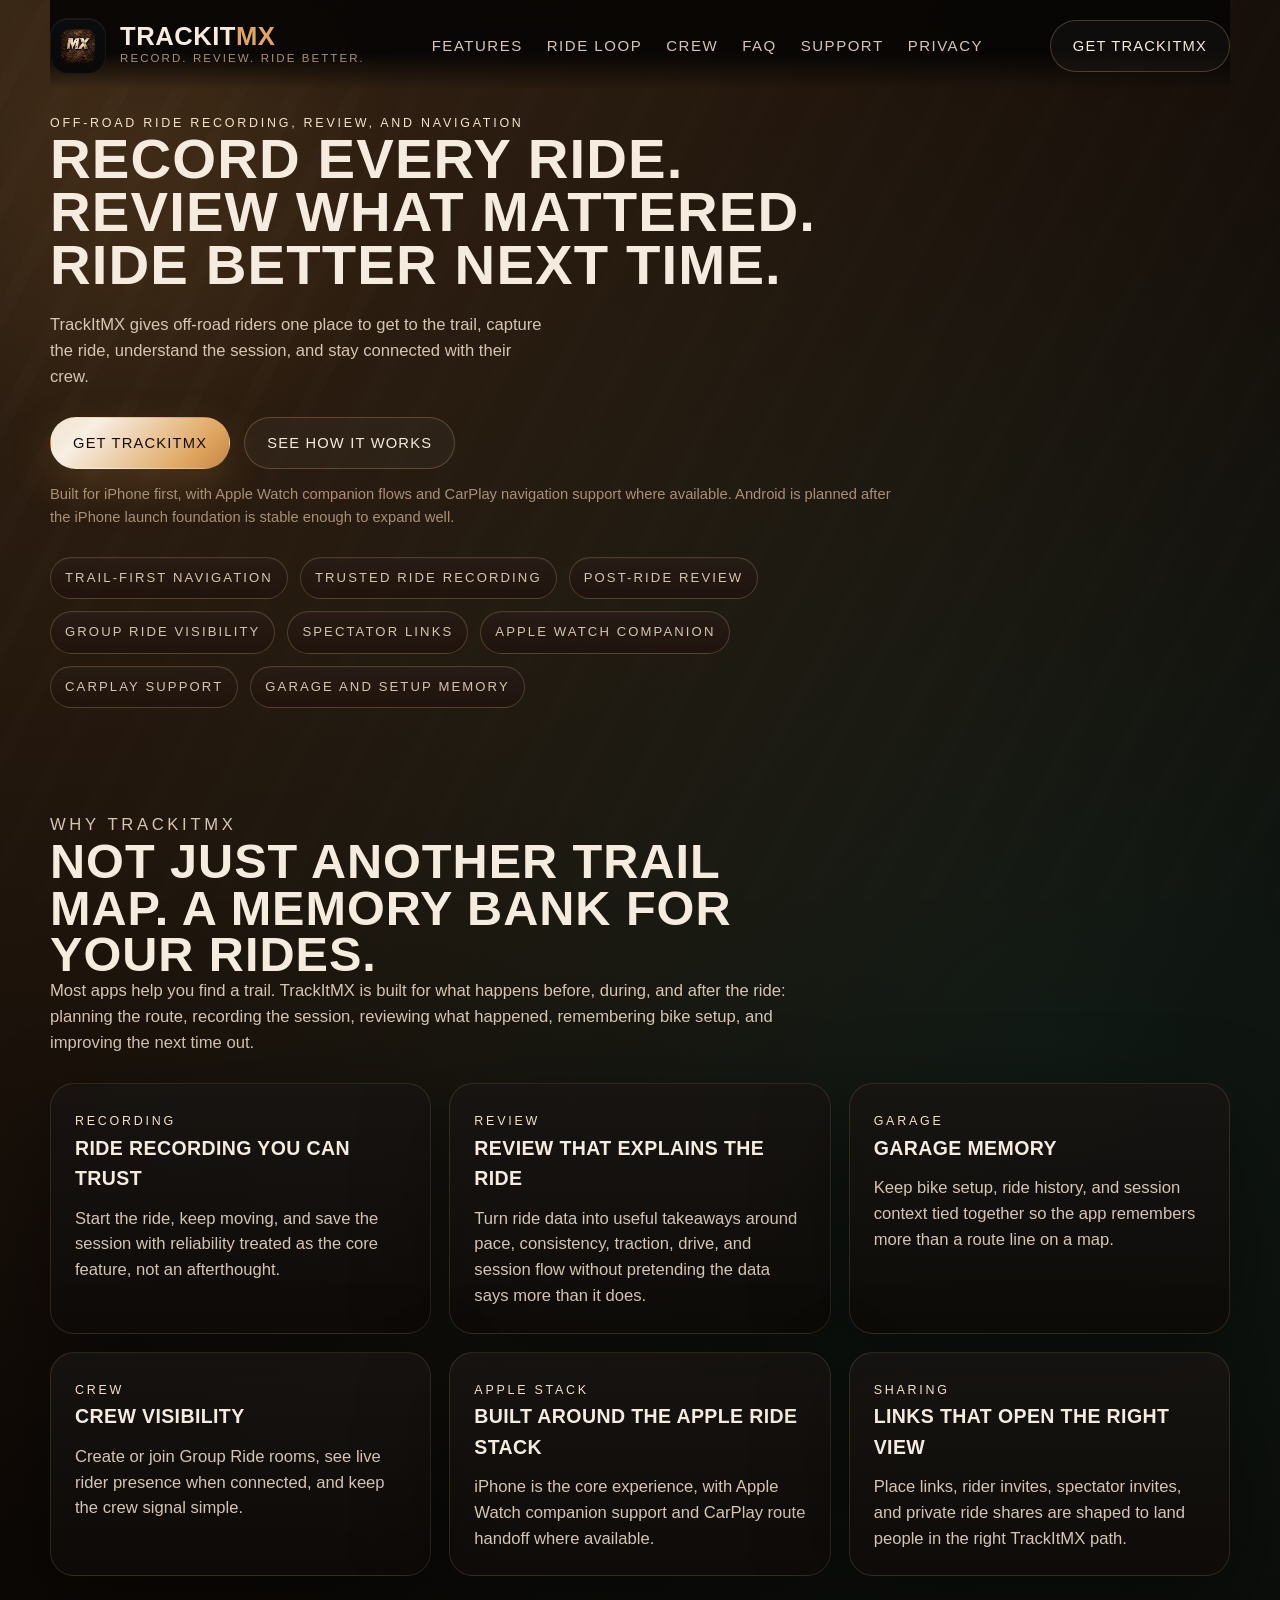
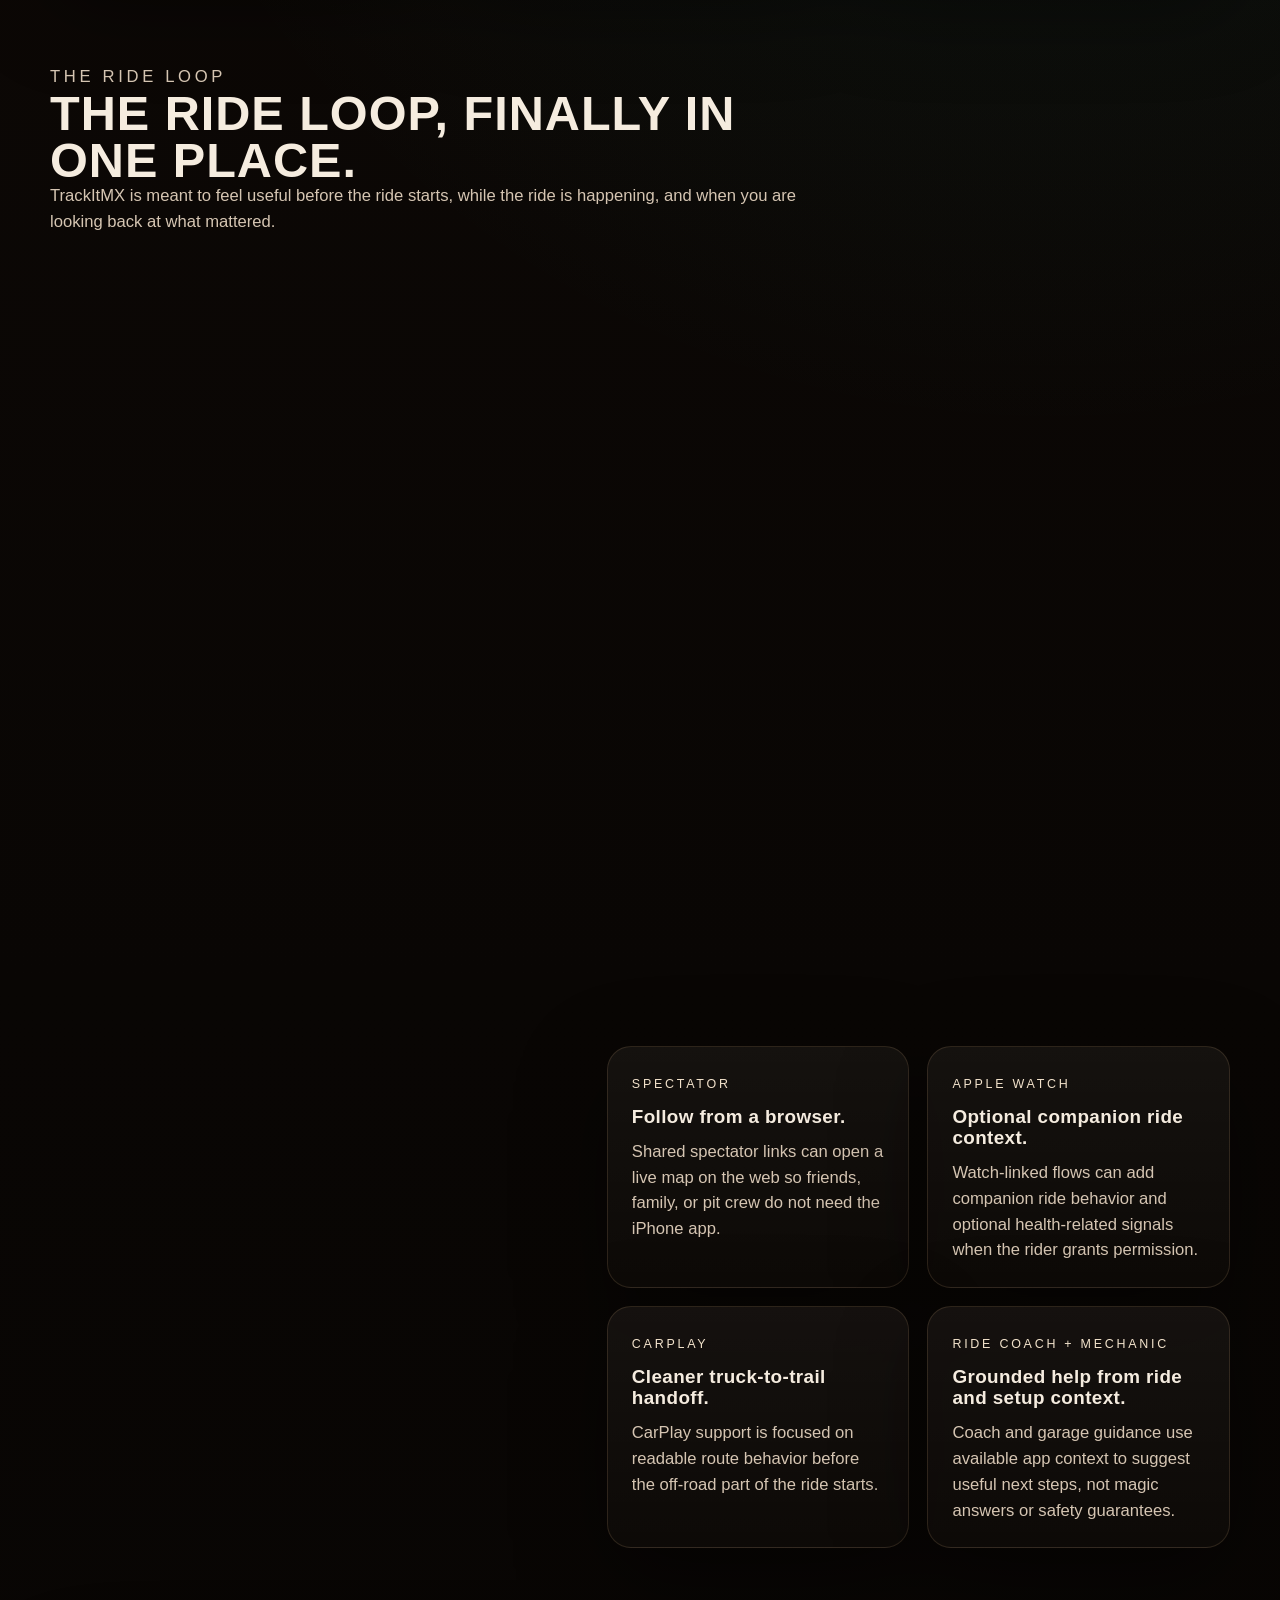
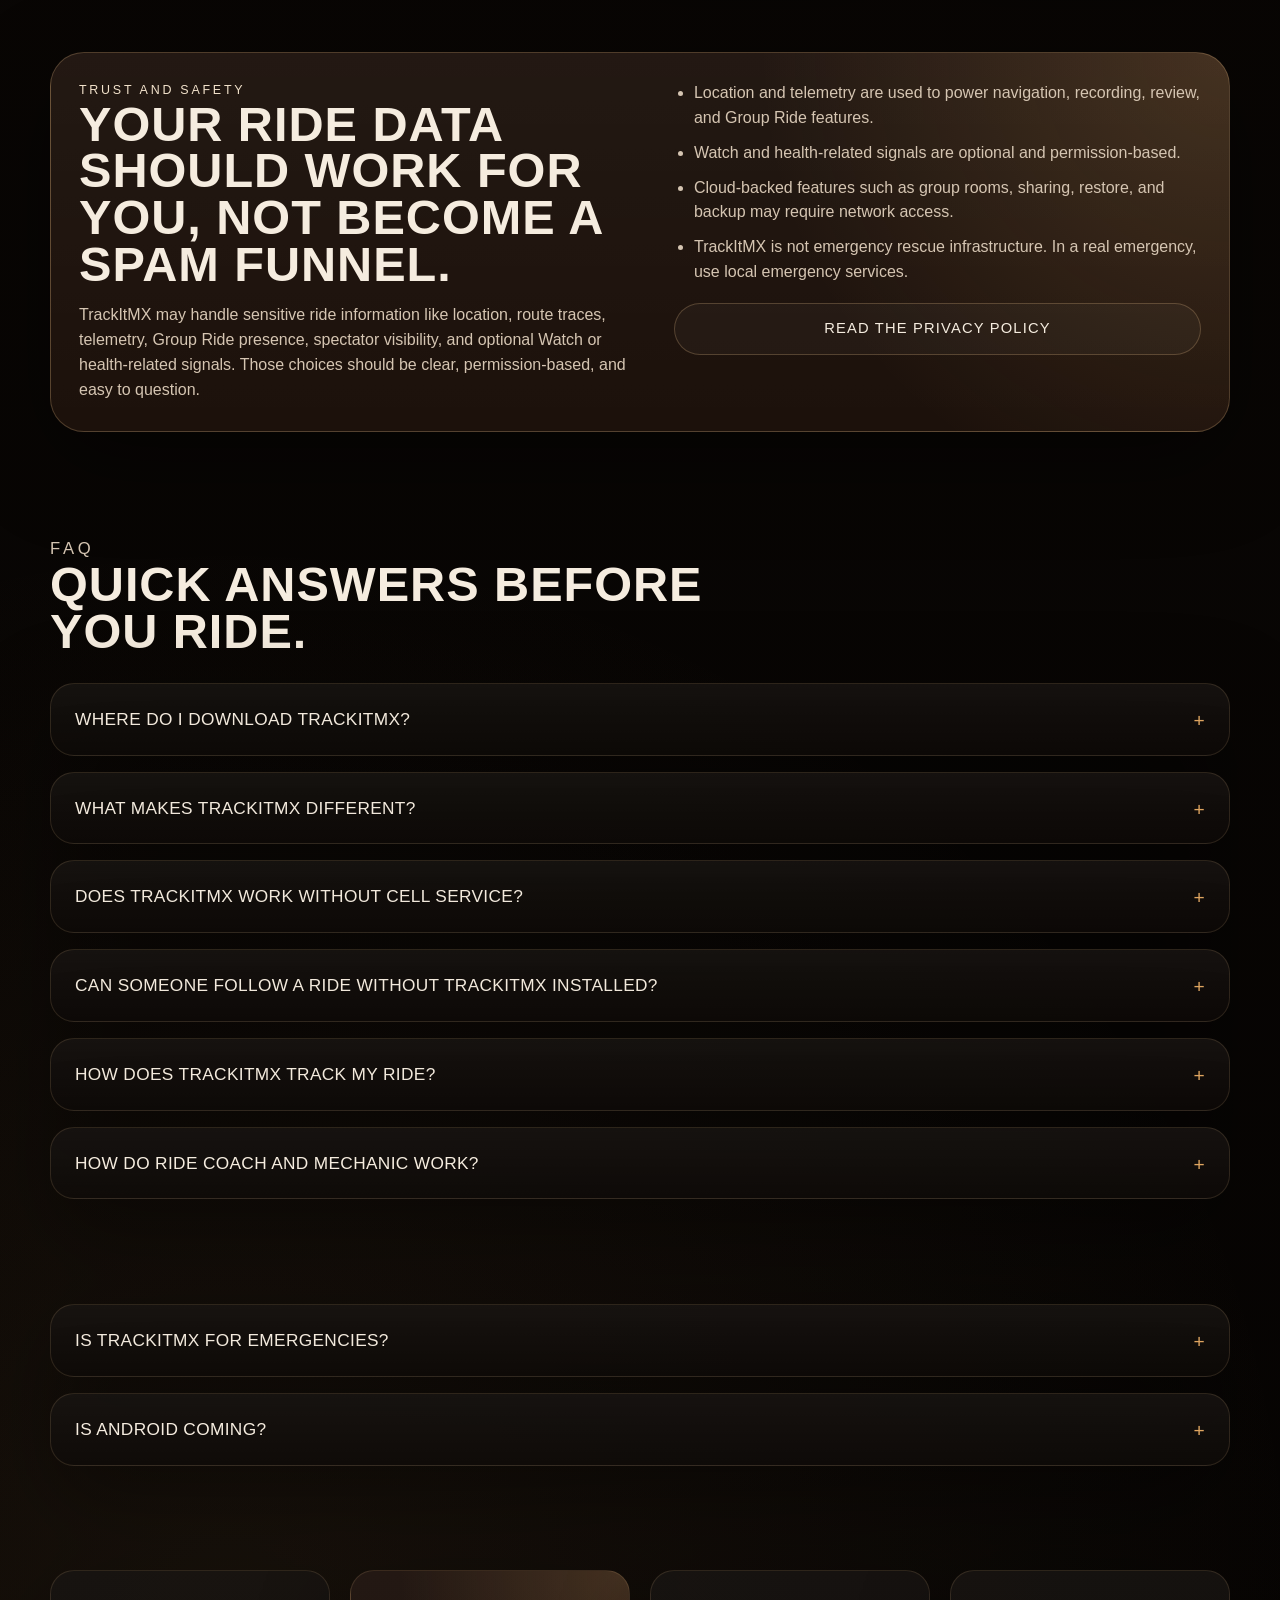
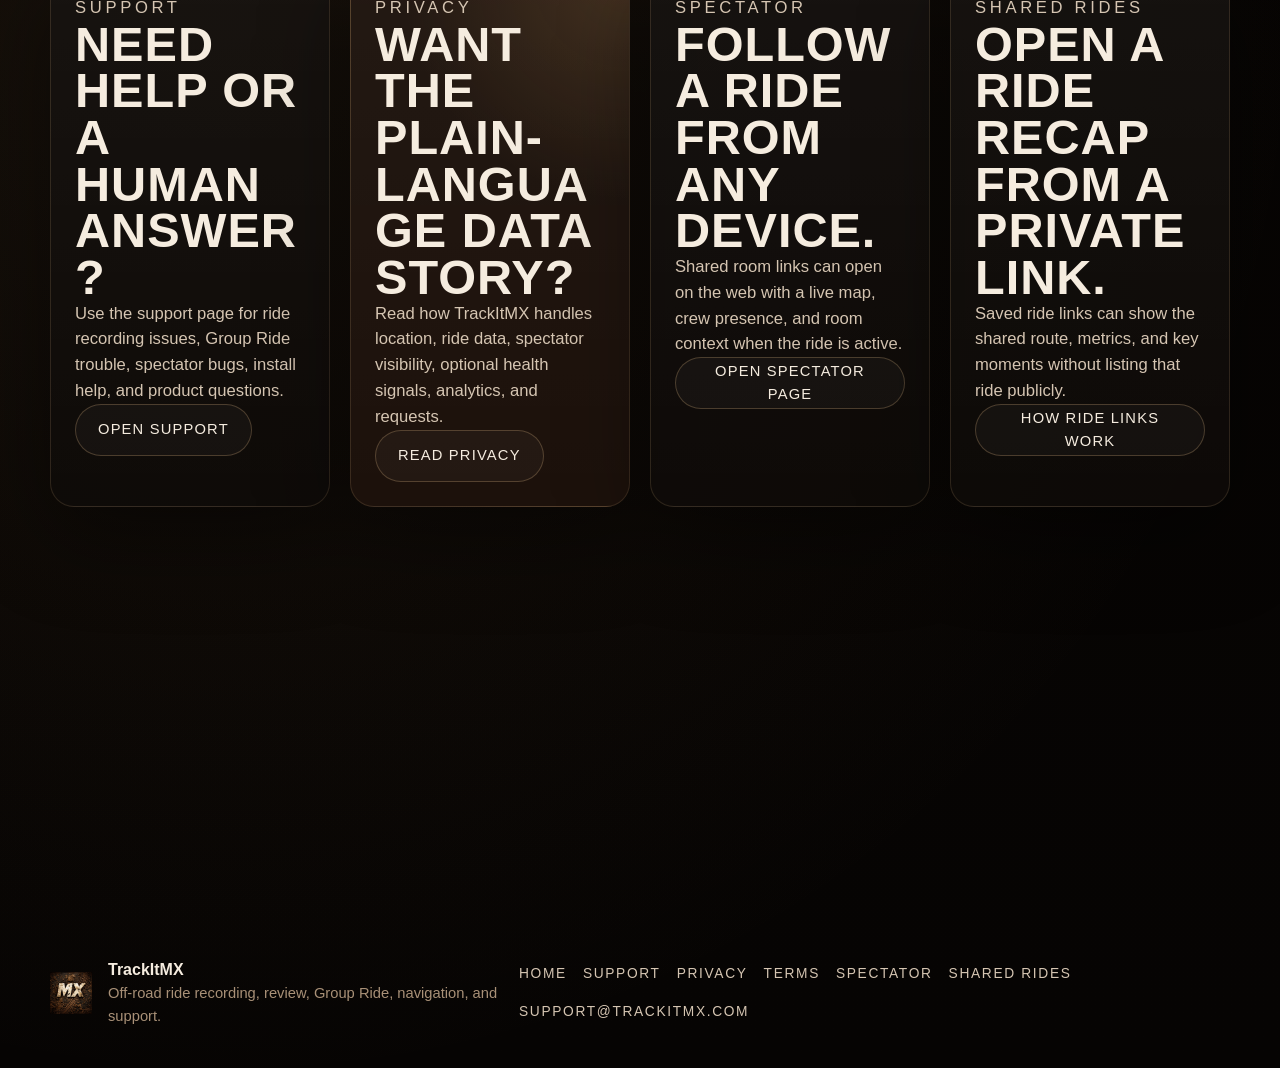
==== commit 24e65490: "Prepare launch website and shared ride pages" ====
--- a/index.html
+++ b/index.html
@@ -6,14 +6,14 @@
   <title>TrackItMX | Off-Road Ride Recording, Review, and Navigation</title>
   <meta
     name="description"
-    content="TrackItMX helps off-road riders route to the trail, record rides they trust, review what happened, keep setup memory, and stay linked with the crew."
+    content="TrackItMX helps off-road riders navigate to the trail, record rides, review sessions, remember setup context, and ride smarter with their crew."
   >
   <meta name="theme-color" content="#070504">
   <meta name="robots" content="index,follow">
   <meta property="og:title" content="TrackItMX | Off-Road Ride Recording, Review, and Navigation">
   <meta
     property="og:description"
-    content="TrackItMX helps off-road riders route to the trail, record rides they trust, review what happened, keep setup memory, and stay linked with the crew."
+    content="TrackItMX helps off-road riders navigate to the trail, record rides, review sessions, remember setup context, and ride smarter with their crew."
   >
   <meta property="og:type" content="website">
   <meta property="og:url" content="https://trackitmx.com/">
@@ -22,7 +22,7 @@
   <link rel="apple-touch-icon" href="assets/trackitmx-mark.png">
   <link rel="canonical" href="https://trackitmx.com/">
   <link rel="manifest" href="site.webmanifest">
-  <link rel="stylesheet" href="styles.css?v=20260722">
+  <link rel="stylesheet" href="styles.css?v=20260910">
   <script type="application/ld+json">
     {
       "@context": "https://schema.org",
@@ -51,259 +51,170 @@
       </span>
     </a>
     <nav class="topnav" aria-label="Primary">
-      <a href="#why">Why</a>
-      <a href="#ride-loop">What&rsquo;s Real</a>
-      <a href="#beta">Focus</a>
+      <a href="#features">Features</a>
+      <a href="#ride-loop">Ride Loop</a>
+      <a href="#crew">Crew</a>
       <a href="#faq">FAQ</a>
       <a href="support/">Support</a>
       <a href="privacy/">Privacy</a>
     </nav>
     <a
       class="button button--ghost"
-      href="https://testflight.apple.com/join/CxDbc7Bt"
-      target="_blank"
-      rel="noreferrer"
-      data-testflight-link
-    >Join the iPhone beta</a>
+      href="support/#download"
+      data-app-store-link
+    >Get TrackItMX</a>
   </header>
 
   <main id="top">
     <section class="hero section">
       <div class="hero__copy reveal">
-        <p class="eyebrow">Off-road ride recording, trail routing, group ride, and review</p>
+        <p class="eyebrow">Off-road ride recording, review, and navigation</p>
         <h1>Record every ride.<br>Review what mattered.<br>Ride better next time.</h1>
         <p class="hero__lede">
-          TrackItMX is being built to help riders get to the trail, record a ride they trust,
-          review what happened, keep setup memory, and stay connected with the crew.
+          TrackItMX gives off-road riders one place to get to the trail, capture the ride,
+          understand the session, and stay connected with their crew.
         </p>
         <div class="hero__actions">
           <a
             class="button button--primary"
-            href="https://testflight.apple.com/join/CxDbc7Bt"
-            target="_blank"
-            rel="noreferrer"
-            data-testflight-link
-          >Join the iPhone beta</a>
-          <a class="button button--secondary" href="#beta">See what we&rsquo;re testing</a>
+            href="support/#download"
+            data-app-store-link
+          >Get TrackItMX</a>
+          <a class="button button--secondary" href="#ride-loop">See how it works</a>
         </div>
         <p class="hero__note">
-          Available now through Apple TestFlight for iPhone beta testers. Right now we are focused on reliable
-          recording, cleaner group ride behavior, spectator links, watch-to-phone handoff, and trail routing that
-          makes sense in the real world.
+          Built for iPhone first, with Apple Watch companion flows and CarPlay navigation support where available.
+          Android is planned after the iPhone launch foundation is stable enough to expand well.
         </p>
         <div class="chip-row" aria-label="TrackItMX feature highlights">
-          <span>Trail routing</span>
-          <span>Ride recording</span>
-          <span>Trail and lap truth</span>
+          <span>Trail-first navigation</span>
+          <span>Trusted ride recording</span>
           <span>Post-ride review</span>
-          <span>Group ride visibility</span>
+          <span>Group Ride visibility</span>
           <span>Spectator links</span>
           <span>Apple Watch companion</span>
-          <span>CarPlay beta</span>
-          <span>Garage memory</span>
-        </div>
-      </div>
-    </section>
-
-    <section id="why" class="section">
+          <span>CarPlay support</span>
+          <span>Garage and setup memory</span>
+        </div>
+      </div>
+    </section>
+
+    <section id="features" class="section">
       <div class="section-heading reveal">
         <p class="eyebrow">Why TrackItMX</p>
-        <h2>Built around trust, not filler.</h2>
+        <h2>Not just another trail map. A memory bank for your rides.</h2>
         <p>
-          If the app loses a ride, saves nonsense, or makes the crew map feel fake, nothing else matters.
-          TrackItMX is being shaped around the parts riders notice first: whether the route makes sense, whether the
-          ride saves cleanly, whether the review tells the truth, whether the crew map stays believable, and whether
-          the app remembers useful setup context after the dust settles.
+          Most apps help you find a trail. TrackItMX is built for what happens before, during, and after the ride:
+          planning the route, recording the session, reviewing what happened, remembering bike setup, and improving
+          the next time out.
         </p>
       </div>
       <div class="feature-grid">
         <article class="feature-card reveal">
           <span class="feature-card__tag">Recording</span>
-          <h3>Ride recording that saves cleanly.</h3>
-          <p>
-            Phone rides, watch-linked rides, trail sessions, and lap sessions should all save in a way riders trust
-            without needing a long explanation.
-          </p>
-        </article>
-        <article class="feature-card reveal">
-          <span class="feature-card__tag">Trail routing</span>
-          <h3>Trail routing that makes sense.</h3>
-          <p>
-            Trail lookup, previews, and route handoff are being tuned around believable access points instead of
-            generic map behavior that makes riders second-guess the trail.
-          </p>
+          <h3>Ride recording you can trust</h3>
+          <p>Start the ride, keep moving, and save the session with reliability treated as the core feature, not an afterthought.</p>
         </article>
         <article class="feature-card reveal">
           <span class="feature-card__tag">Review</span>
-          <h3>Review that stays grounded.</h3>
-          <p>
-            Saved rides should reopen with the map, stats, and session context you actually need to understand what
-            happened and what to adjust next.
-          </p>
-        </article>
-        <article class="feature-card reveal">
-          <span class="feature-card__tag">Group ride</span>
-          <h3>Group ride that stays believable.</h3>
-          <p>
-            Rooms, rider presence, and spectator views are being hardened so the crew map still feels live through
-            lock screens, backgrounding, and weak service.
-          </p>
+          <h3>Review that explains the ride</h3>
+          <p>Turn ride data into useful takeaways around pace, consistency, traction, drive, and session flow without pretending the data says more than it does.</p>
         </article>
         <article class="feature-card reveal">
           <span class="feature-card__tag">Garage</span>
-          <h3>Garage that remembers the details.</h3>
-          <p>
-            Bike setup, quick presets, clicker memory, and ride context stay tied together so the app remembers more
-            than a line on a map.
-          </p>
+          <h3>Garage memory</h3>
+          <p>Keep bike setup, ride history, and session context tied together so the app remembers more than a route line on a map.</p>
+        </article>
+        <article class="feature-card reveal">
+          <span class="feature-card__tag">Crew</span>
+          <h3>Crew visibility</h3>
+          <p>Create or join Group Ride rooms, see live rider presence when connected, and keep the crew signal simple.</p>
+        </article>
+        <article class="feature-card reveal">
+          <span class="feature-card__tag">Apple stack</span>
+          <h3>Built around the Apple ride stack</h3>
+          <p>iPhone is the core experience, with Apple Watch companion support and CarPlay route handoff where available.</p>
         </article>
         <article class="feature-card reveal">
           <span class="feature-card__tag">Sharing</span>
-          <h3>Sharing that opens the right view.</h3>
-          <p>
-            Place links, rider invites, spectator invites, and ride shares should all land in the right TrackItMX path
-            without confusion.
-          </p>
+          <h3>Links that open the right view</h3>
+          <p>Place links, rider invites, spectator invites, and private ride shares are shaped to land people in the right TrackItMX path.</p>
         </article>
       </div>
     </section>
 
     <section id="ride-loop" class="section section--tight">
       <div class="section-heading reveal">
-        <p class="eyebrow">What is real now</p>
-        <h2>What riders can actually use in the beta right now.</h2>
+        <p class="eyebrow">The ride loop</p>
+        <h2>The ride loop, finally in one place.</h2>
         <p>
-          The current beta is not a vague promise. These are the parts riders can open, test, and judge today.
+          TrackItMX is meant to feel useful before the ride starts, while the ride is happening,
+          and when you are looking back at what mattered.
         </p>
       </div>
       <div class="feature-grid">
         <article class="feature-card reveal">
-          <span class="feature-card__tag">Trail routing</span>
-          <h3>Route to known trails and trailheads.</h3>
-          <p>Trail lookup, preview, and route handoff are built around getting riders to a believable access point.</p>
-        </article>
-        <article class="feature-card reveal">
-          <span class="feature-card__tag">Recording</span>
-          <h3>Record trail or lap sessions.</h3>
-          <p>TrackItMX is being tested around both normal trail rides and repeated loop sessions without pretending they are the same thing.</p>
-        </article>
-        <article class="feature-card reveal">
-          <span class="feature-card__tag">Saved rides</span>
-          <h3>Reopen and review what happened.</h3>
-          <p>Saved rides can be reopened with ride stats, route context, map state, and the beginnings of real review instead of a dead file.</p>
-        </article>
-        <article class="feature-card reveal">
-          <span class="feature-card__tag">Group Ride</span>
-          <h3>Create rooms and watch live rider presence.</h3>
-          <p>Live rooms, rider focus, and crew presence are active parts of the beta and are being hardened under real riding conditions.</p>
-        </article>
-        <article class="feature-card reveal">
-          <span class="feature-card__tag">Spectator</span>
-          <h3>Share read-only spectator links.</h3>
-          <p>Friends, family, and the crew can open a shared room in the browser instead of needing the iPhone app.</p>
-        </article>
-        <article class="feature-card reveal">
-          <span class="feature-card__tag">Garage</span>
-          <h3>Keep bike setup memory close to the ride.</h3>
-          <p>Garage is meant to keep rider setup context, OEM baselines, and quick presets close to the ride instead of buried elsewhere.</p>
-        </article>
-      </div>
-    </section>
-
-    <section id="beta" class="section section--tight beta-spotlight">
-      <div class="section-heading reveal">
-        <p class="eyebrow">Current beta focus</p>
-        <h2>What we are testing hardest right now.</h2>
+          <span class="feature-card__tag">Step 1</span>
+          <h3>Find the trail.</h3>
+          <p>Trail lookup, routing, and map behavior designed around off-road riding instead of city driving.</p>
+        </article>
+        <article class="feature-card reveal">
+          <span class="feature-card__tag">Step 2</span>
+          <h3>Record the ride.</h3>
+          <p>Capture the session from start to finish, including route, timing, movement, and ride events when permissions allow.</p>
+        </article>
+        <article class="feature-card reveal">
+          <span class="feature-card__tag">Step 3</span>
+          <h3>Review what happened.</h3>
+          <p>See the ride as more than a saved line. TrackItMX turns the session into takeaways you can actually use.</p>
+        </article>
+        <article class="feature-card reveal">
+          <span class="feature-card__tag">Step 4</span>
+          <h3>Ride again smarter.</h3>
+          <p>Carry ride memory, setup context, and progress forward instead of starting from zero every time.</p>
+        </article>
+      </div>
+    </section>
+
+    <section id="crew" class="section product-stack">
+      <div class="product-stack__copy reveal">
+        <p class="eyebrow">More than a solo tracker</p>
+        <h2>Built in the garage, useful on the trail, readable after the ride.</h2>
         <p>
-          We are not trying to prove everything at once. Right now the focus is simple: rides should save right,
-          rooms should stay believable, shared links should open cleanly, and trail routing should feel credible.
-        </p>
-      </div>
-      <div class="support-grid">
-        <article class="support-card reveal">
-          <span class="label">Recording</span>
-          <h3>Rides need to start, stop, save, and reopen cleanly.</h3>
-          <p>Phone rides, watch-linked rides, trail sessions, and lap sessions all need to feel trustworthy without a story attached.</p>
-        </article>
-        <article class="support-card reveal">
+          TrackItMX keeps the product practical: map first, ride truth first, and no giant promises that collapse
+          when service gets bad or a rider locks their phone.
+        </p>
+      </div>
+      <div class="platform-grid">
+        <article class="platform-card reveal">
+          <span class="label">Navigation</span>
+          <strong>Trail routing and map context.</strong>
+          <p>Find known trails, preview the area, and route toward believable access points before the ride begins.</p>
+        </article>
+        <article class="platform-card reveal">
           <span class="label">Group Ride</span>
-          <h3>Rooms need to survive real riding conditions.</h3>
-          <p>That includes lock screens, backgrounding, watch-led riders, weak service, and spectator links that stay read-only when intended.</p>
-        </article>
-        <article class="support-card reveal">
-          <span class="label">Trail routing</span>
-          <h3>Trails, previews, and routes need to feel credible fast.</h3>
-          <p>If the selected trail looks wrong, the preview fits poorly, or the route goes to a nonsense access point, the beta has not done its job.</p>
-        </article>
-      </div>
-      <div class="beta-spotlight__panel reveal">
-        <p class="eyebrow">Beta access</p>
-        <h2>Join the beta and help sharpen it.</h2>
-        <p>
-          TrackItMX is in active iPhone beta. If something feels confusing, saves wrong, routes badly, or stops feeling
-          believable in a real ride, that is the feedback we want first.
-        </p>
-        <div class="hero__actions hero__actions--compact">
-          <a
-            class="button button--primary"
-            href="https://testflight.apple.com/join/CxDbc7Bt"
-            target="_blank"
-            rel="noreferrer"
-            data-testflight-link
-          >Open TestFlight</a>
-          <a
-            class="button button--ghost"
-            href="mailto:support@trackitmx.com?subject=TrackItMX%20Beta%20Feedback"
-            data-support-link
-            data-mail-subject="TrackItMX Beta Feedback"
-          >Send beta feedback</a>
-        </div>
-        <p class="beta-spotlight__note">
-          Ride it, test it, try to break it. Send what happened, the trail or room context, what device you used,
-          whether Watch or CarPlay was involved, and what you expected instead.
-        </p>
-      </div>
-    </section>
-
-    <section class="section product-stack">
-      <div class="product-stack__copy reveal">
-        <p class="eyebrow">What is landing next</p>
-        <h2>More is in motion, but we are keeping the promises honest.</h2>
-        <p>
-          Some pieces are already in code and being hardened. Others stay smaller in public until the core ride loop is
-          stronger. That is deliberate. The goal is a believable rider product, not a giant feature list with excuses.
-        </p>
-      </div>
-      <div class="platform-grid">
+          <strong>Live rooms for connected crews.</strong>
+          <p>Create or join rooms, see rider presence, and keep the group picture simple when network conditions allow.</p>
+        </article>
+        <article class="platform-card reveal">
+          <span class="label">Spectator</span>
+          <strong>Follow from a browser.</strong>
+          <p>Shared spectator links can open a live map on the web so friends, family, or pit crew do not need the iPhone app.</p>
+        </article>
         <article class="platform-card reveal">
           <span class="label">Apple Watch</span>
-          <strong>Watch companion is active beta work.</strong>
-          <p>Watch-linked rides, watch-first capture, optional health context, and watch-led group ride behavior are all being hardened carefully.</p>
+          <strong>Optional companion ride context.</strong>
+          <p>Watch-linked flows can add companion ride behavior and optional health-related signals when the rider grants permission.</p>
         </article>
         <article class="platform-card reveal">
           <span class="label">CarPlay</span>
-          <strong>CarPlay is focused on cleaner route handoff.</strong>
-          <p>CarPlay work is about making the truck-to-trail stretch feel useful, readable, and less annoying.</p>
-        </article>
-        <article class="platform-card reveal">
-          <span class="label">Ride Buddy</span>
-          <strong>Ride planning and simple crew coordination are being proven in the real world.</strong>
-          <p>Ride Buddy posts, responses, simple chat, and host edits exist, but they still need more real-world proof before we act like they are finished.</p>
-        </article>
-        <article class="platform-card reveal">
-          <span class="label">Public trail boards</span>
-          <strong>Community trail surfaces are being opened carefully.</strong>
-          <p>Public trail boards should feel like a useful rider surface, not a spammy feed, so trust and privacy rules matter here.</p>
-        </article>
-        <article class="platform-card reveal">
-          <span class="label">Assistant + Mechanic</span>
-          <strong>Helpful first, flashy later.</strong>
-          <p>Assistant and Mechanic are being hardened around real app context. Broader automated ride analysis stays careful until it clears stronger usefulness and accuracy gates.</p>
-        </article>
-        <article class="platform-card reveal">
-          <span class="label">Android</span>
-          <strong>Planned after the iPhone foundation is stronger.</strong>
-          <p>Android still matters, but only after the iPhone beta is solid enough to expand without dragging core quality down.</p>
+          <strong>Cleaner truck-to-trail handoff.</strong>
+          <p>CarPlay support is focused on readable route behavior before the off-road part of the ride starts.</p>
+        </article>
+        <article class="platform-card reveal">
+          <span class="label">Ride Coach + Mechanic</span>
+          <strong>Grounded help from ride and setup context.</strong>
+          <p>Coach and garage guidance use available app context to suggest useful next steps, not magic answers or safety guarantees.</p>
         </article>
       </div>
     </section>
@@ -314,14 +225,14 @@
           <p class="eyebrow">Trust and safety</p>
           <h2>Your ride data should work for you, not become a spam funnel.</h2>
           <p>
-            TrackItMX may handle sensitive ride information like location, route traces, telemetry, group ride presence,
-            and optional Watch or health-related signals. The beta should make those choices clear, permission-based,
-            and easy to question.
+            TrackItMX may handle sensitive ride information like location, route traces, telemetry, Group Ride presence,
+            spectator visibility, and optional Watch or health-related signals. Those choices should be clear,
+            permission-based, and easy to question.
           </p>
         </div>
         <div class="trust-panel__details">
           <ul class="bullet-list trust-list">
-            <li>Location and telemetry are used to power navigation, recording, review, and group ride features.</li>
+            <li>Location and telemetry are used to power navigation, recording, review, and Group Ride features.</li>
             <li>Watch and health-related signals are optional and permission-based.</li>
             <li>Cloud-backed features such as group rooms, sharing, restore, and backup may require network access.</li>
             <li>TrackItMX is not emergency rescue infrastructure. In a real emergency, use local emergency services.</li>
@@ -338,8 +249,11 @@
       </div>
       <div class="faq-list">
         <details class="faq-item reveal">
-          <summary>Is TrackItMX on the App Store yet?</summary>
-          <p>Not yet. TrackItMX is currently available through Apple TestFlight for iPhone beta testers.</p>
+          <summary>Where do I download TrackItMX?</summary>
+          <p>
+            Use the Get TrackItMX buttons on this site. Once the public App Store listing is connected, those buttons
+            point directly to the TrackItMX App Store page.
+          </p>
         </details>
         <details class="faq-item reveal">
           <summary>What makes TrackItMX different?</summary>
@@ -352,31 +266,37 @@
         <details class="faq-item reveal">
           <summary>Does TrackItMX work without cell service?</summary>
           <p>
-            Core navigation and recording flows are being built with low-service riding in mind. Cloud-backed features
-            like live group rooms, spectator links, sharing, backup, restore, and some syncing still need network
-            access. Weak-service Group Ride is active beta work, not a promise we are done hardening.
+            Core location and recording behavior is built with low-service riding in mind. Cloud-backed features like
+            live Group Ride rooms, spectator links, sharing, backup, restore, and some syncing still need network access.
           </p>
         </details>
         <details class="faq-item reveal">
           <summary>Can someone follow a ride without TrackItMX installed?</summary>
           <p>
-            Yes. Shared spectator links can open on the web, so a non-iPhone user can still follow room presence and
-            live rider context from a browser when the room is active and connected.
-          </p>
-        </details>
-        <details class="faq-item reveal">
-          <summary>Are coaching and mechanic features fully public yet?</summary>
-          <p>
-            Not yet. Assistant and Mechanic are being hardened carefully, and broader automated ride analysis stays
-            controlled until it clears stronger usefulness, accuracy, and confidence gates.
+            Yes. Spectator links can open a live Group Ride room in the browser. Private shared ride links can also
+            open a saved ride recap on the website after the rider chooses to share that ride.
+          </p>
+        </details>
+        <details class="faq-item reveal">
+          <summary>How does TrackItMX track my ride?</summary>
+          <p>
+            With your permission, TrackItMX uses device location, timing, movement, saved ride events, and optional
+            Watch signals to record the session and build a clearer post-ride review.
+          </p>
+        </details>
+        <details class="faq-item reveal">
+          <summary>How do Ride Coach and Mechanic work?</summary>
+          <p>
+            TrackItMX uses available ride and garage context to surface grounded coaching and setup guidance. The goal is
+            useful direction from your own ride history, not vague AI hype or professional mechanical advice.
           </p>
         </details>
         <details class="faq-item reveal">
           <summary>What does TrackItMX track?</summary>
           <p>
             Depending on the features and permissions you use, TrackItMX may handle location, route traces, ride telemetry,
-            timestamps, speed, distance, group ride presence, optional Watch or health-related signals, app reliability
-            analytics, and support messages.
+            timestamps, speed, distance, device motion signals, Group Ride presence, optional Watch or health-related
+            signals, app reliability analytics, and support messages.
           </p>
         </details>
         <details class="faq-item reveal">
@@ -385,22 +305,22 @@
         </details>
         <details class="faq-item reveal">
           <summary>Is Android coming?</summary>
-          <p>Android is planned after the iPhone beta foundation is stable enough to expand well.</p>
-        </details>
-      </div>
-    </section>
-
-    <section class="section resources resources--triple">
+          <p>Android is planned after the iPhone launch foundation is stable enough to expand well.</p>
+        </details>
+      </div>
+    </section>
+
+    <section class="section resources resources--quad">
       <div class="resource-card reveal">
         <p class="eyebrow">Support</p>
-        <h2>Need install help or a human answer?</h2>
-        <p>Use the support page for beta help, recording issues, group ride trouble, spectator bugs, and product questions.</p>
+        <h2>Need help or a human answer?</h2>
+        <p>Use the support page for ride recording issues, Group Ride trouble, spectator bugs, install help, and product questions.</p>
         <a class="button button--secondary" href="support/">Open Support</a>
       </div>
       <div class="resource-card resource-card--accent reveal">
         <p class="eyebrow">Privacy</p>
         <h2>Want the plain-language data story?</h2>
-        <p>Read how TrackItMX handles location, ride data, spectator visibility, optional health signals, and requests.</p>
+        <p>Read how TrackItMX handles location, ride data, spectator visibility, optional health signals, analytics, and requests.</p>
         <a class="button button--secondary" href="privacy/">Read Privacy</a>
       </div>
       <div class="resource-card reveal">
@@ -409,25 +329,29 @@
         <p>Shared room links can open on the web with a live map, crew presence, and room context when the ride is active.</p>
         <a class="button button--secondary" href="group-ride/live/">Open spectator page</a>
       </div>
+      <div class="resource-card reveal">
+        <p class="eyebrow">Shared rides</p>
+        <h2>Open a ride recap from a private link.</h2>
+        <p>Saved ride links can show the shared route, metrics, and key moments without listing that ride publicly.</p>
+        <a class="button button--secondary" href="support/#shared-rides">How ride links work</a>
+      </div>
     </section>
 
     <section class="section final-cta">
       <div class="final-cta__panel reveal">
-        <p class="eyebrow">Join the beta</p>
-        <h2>Ride it. Use it. Tell us what broke.</h2>
+        <p class="eyebrow">TrackItMX</p>
+        <h2>Bring the ride back with more than a line on a map.</h2>
         <p>
-          The current beta is built for off-road riders who want reliable recording, better review, and cleaner crew
-          tools. If something breaks, feels confusing, or simply needs to be better, send it to
+          Record the session, keep the crew visible, review what mattered, and carry the setup memory forward.
+          For support, email
           <a href="mailto:support@trackitmx.com" data-support-link data-support-email>support@trackitmx.com</a>.
         </p>
         <div class="hero__actions hero__actions--compact">
           <a
             class="button button--primary"
-            href="https://testflight.apple.com/join/CxDbc7Bt"
-            target="_blank"
-            rel="noreferrer"
-            data-testflight-link
-          >Open TestFlight</a>
+            href="support/#download"
+            data-app-store-link
+          >Get TrackItMX</a>
           <a
             class="button button--ghost"
             href="mailto:support@trackitmx.com?subject=TrackItMX%20Support"
@@ -444,14 +368,16 @@
       <img src="assets/trackitmx-mark.png" alt="" aria-hidden="true">
       <div>
         <strong data-site-name>TrackItMX</strong>
-        <p>Off-road ride recording, review, group ride, navigation, and beta support.</p>
+        <p>Off-road ride recording, review, Group Ride, navigation, and support.</p>
       </div>
     </div>
     <div class="footer__links">
       <a href="./">Home</a>
       <a href="support/">Support</a>
       <a href="privacy/">Privacy</a>
+      <a href="terms/">Terms</a>
       <a href="group-ride/live/">Spectator</a>
+      <a href="support/#shared-rides">Shared Rides</a>
       <a href="mailto:support@trackitmx.com" data-support-link data-support-email>support@trackitmx.com</a>
     </div>
   </footer>
--- a/styles.css
+++ b/styles.css
@@ -459,26 +459,6 @@
   text-transform: uppercase;
 }
 
-.beta-spotlight__panel {
-  padding: 28px;
-  border: 1px solid var(--line-strong);
-  border-radius: var(--radius-xl);
-  box-shadow: var(--shadow);
-}
-
-.beta-spotlight__panel p:not(.eyebrow):not(.beta-spotlight__note) {
-  max-width: 62ch;
-  margin-top: 16px;
-  color: var(--text-soft);
-  font-size: 1.04rem;
-}
-
-.beta-spotlight__note {
-  margin-top: 16px;
-  color: var(--text-dim);
-  font-size: 0.88rem;
-}
-
 .spectator-panel,
 .spectator-room {
   display: grid;
@@ -1202,7 +1182,10 @@
   grid-template-columns: repeat(3, minmax(0, 1fr));
 }
 
-.beta-spotlight__panel,
+.resources--quad {
+  grid-template-columns: repeat(4, minmax(0, 1fr));
+}
+
 .resource-card--accent,
 .final-cta__panel {
   background:
@@ -1262,15 +1245,311 @@
   transform: translateY(0);
 }
 
+.ride-viewer-main {
+  width: min(1480px, calc(100vw - 28px));
+  margin: 0 auto;
+  padding: 20px 0 64px;
+}
+
+.page--ride-viewer .topbar {
+  width: min(1480px, calc(100vw - 28px));
+}
+
+.ride-viewer-shell {
+  display: grid;
+  gap: 18px;
+}
+
+.ride-viewer-head,
+.ride-viewer-map-card,
+.ride-viewer-panel,
+.ride-viewer-card,
+.ride-moment,
+.ride-stat-card {
+  border: 1px solid var(--line-strong);
+  background:
+    linear-gradient(180deg, rgba(255, 255, 255, 0.032), rgba(255, 255, 255, 0)),
+    rgba(14, 10, 8, 0.88);
+  box-shadow: var(--shadow);
+}
+
+.ride-viewer-head {
+  display: grid;
+  grid-template-columns: minmax(0, 1fr) auto;
+  gap: 18px;
+  align-items: end;
+  padding: 24px;
+  border-radius: var(--radius-xl);
+}
+
+.ride-viewer-copy {
+  display: grid;
+  gap: 10px;
+  max-width: 920px;
+}
+
+.ride-viewer-copy h1 {
+  font-size: clamp(2.1rem, 5vw, 4.7rem);
+}
+
+.ride-viewer-summary,
+.ride-viewer-muted {
+  color: var(--text-soft);
+}
+
+.ride-viewer-pills {
+  display: flex;
+  flex-wrap: wrap;
+  justify-content: flex-end;
+  gap: 10px;
+}
+
+.ride-viewer-grid {
+  display: grid;
+  grid-template-columns: minmax(0, 1.35fr) minmax(360px, 0.65fr);
+  gap: 18px;
+  align-items: stretch;
+}
+
+.ride-viewer-map-card {
+  position: relative;
+  min-height: clamp(540px, 74vh, 900px);
+  border-radius: var(--radius-xl);
+  overflow: hidden;
+  background: #110b08;
+}
+
+.ride-map {
+  position: absolute;
+  inset: 0;
+  z-index: 1;
+}
+
+.ride-map-toolbar {
+  position: absolute;
+  top: 18px;
+  left: 18px;
+  z-index: 460;
+  display: flex;
+  flex-wrap: wrap;
+  gap: 10px;
+  max-width: calc(100% - 36px);
+}
+
+.ride-map .leaflet-control-zoom a,
+.ride-map .leaflet-control-attribution {
+  background: rgba(12, 9, 8, 0.9);
+  color: var(--text-soft);
+  border-color: rgba(212, 173, 123, 0.2);
+}
+
+.ride-map .leaflet-top.leaflet-left {
+  top: 72px;
+}
+
+.ride-map .leaflet-popup-content-wrapper,
+.ride-map .leaflet-popup-tip {
+  background: rgba(12, 9, 8, 0.94);
+  color: var(--text);
+}
+
+.ride-map-marker-shell {
+  background: transparent;
+  border: 0;
+}
+
+.ride-map-marker {
+  display: inline-flex;
+  align-items: center;
+  gap: 8px;
+  transform: translate(-50%, -50%);
+}
+
+.ride-map-marker__dot {
+  width: 18px;
+  height: 18px;
+  flex: 0 0 auto;
+  border: 2px solid rgba(7, 5, 4, 0.84);
+  border-radius: 999px;
+  background: var(--teal);
+  box-shadow:
+    0 0 0 8px rgba(39, 216, 188, 0.14),
+    0 12px 22px rgba(0, 0, 0, 0.24);
+}
+
+.ride-map-marker__label {
+  padding: 7px 11px;
+  border: 1px solid rgba(212, 173, 123, 0.2);
+  border-radius: 999px;
+  background: rgba(7, 5, 4, 0.88);
+  color: var(--text);
+  font-size: 0.78rem;
+  letter-spacing: 0.04em;
+  white-space: nowrap;
+  box-shadow: 0 12px 24px rgba(0, 0, 0, 0.25);
+}
+
+.ride-map-marker--finish .ride-map-marker__dot {
+  background: var(--bone);
+  box-shadow: 0 0 0 8px rgba(242, 226, 203, 0.1);
+}
+
+.ride-map-marker--fix .ride-map-marker__dot {
+  background: #f4d17b;
+  box-shadow: 0 0 0 8px rgba(244, 209, 123, 0.14);
+}
+
+.ride-map-marker--best .ride-map-marker__dot {
+  background: #7be6c2;
+}
+
+.ride-viewer-panel {
+  display: grid;
+  gap: 16px;
+  align-content: start;
+  padding: 24px;
+  border-radius: var(--radius-xl);
+}
+
+.ride-viewer-panel h2 {
+  margin-top: 8px;
+  font-size: clamp(1.7rem, 3vw, 2.5rem);
+}
+
+.ride-stat-grid {
+  display: grid;
+  grid-template-columns: repeat(2, minmax(0, 1fr));
+  gap: 12px;
+}
+
+.ride-stat-card {
+  min-width: 0;
+  padding: 18px;
+  border-radius: var(--radius-lg);
+}
+
+.ride-stat-card strong {
+  display: block;
+  margin-top: 8px;
+  color: var(--bone);
+  font-size: clamp(1.15rem, 2vw, 1.55rem);
+  line-height: 1.05;
+  overflow-wrap: anywhere;
+}
+
+.ride-viewer-card {
+  padding: 18px;
+  border-radius: var(--radius-lg);
+}
+
+.ride-viewer-card p {
+  margin-top: 10px;
+  color: var(--text-soft);
+}
+
+.ride-viewer-cta {
+  border-color: rgba(39, 216, 188, 0.22);
+  background:
+    linear-gradient(135deg, rgba(39, 216, 188, 0.12), rgba(255, 255, 255, 0.025) 42%, rgba(7, 5, 4, 0)),
+    rgba(11, 8, 7, 0.9);
+}
+
+.ride-viewer-actions {
+  display: flex;
+  flex-wrap: wrap;
+  gap: 10px;
+  margin-top: 16px;
+}
+
+.ride-viewer-actions .button {
+  min-height: 44px;
+  padding: 0.78rem 1rem;
+}
+
+.ride-viewer-moments {
+  display: grid;
+  gap: 18px;
+  padding: 24px;
+  border: 1px solid var(--line);
+  border-radius: var(--radius-xl);
+  background:
+    linear-gradient(180deg, rgba(255, 255, 255, 0.024), rgba(255, 255, 255, 0)),
+    rgba(9, 6, 5, 0.74);
+}
+
+.ride-viewer-moments .section-heading h2 {
+  margin-top: 8px;
+  font-size: clamp(1.9rem, 3.8vw, 3.6rem);
+}
+
+.ride-viewer-moments .section-heading p:not(.eyebrow) {
+  margin-top: 10px;
+}
+
+.ride-moments-list {
+  display: grid;
+  grid-template-columns: repeat(auto-fit, minmax(240px, 1fr));
+  gap: 14px;
+}
+
+.ride-moment {
+  cursor: default;
+  min-height: 150px;
+  padding: 20px;
+  border-radius: var(--radius-lg);
+  transition:
+    transform 180ms ease,
+    border-color 180ms ease,
+    background-color 180ms ease;
+}
+
+.ride-moment[tabindex] {
+  cursor: pointer;
+}
+
+.ride-moment[tabindex]:hover,
+.ride-moment[tabindex]:focus-visible {
+  transform: translateY(-2px);
+  border-color: rgba(224, 166, 97, 0.46);
+  background-color: rgba(255, 255, 255, 0.025);
+}
+
+.ride-moment__type {
+  display: inline-flex;
+  margin-bottom: 12px;
+  padding: 7px 10px;
+  border: 1px solid rgba(212, 173, 123, 0.24);
+  border-radius: 999px;
+  color: var(--text-soft);
+  font-size: 0.74rem;
+  letter-spacing: 0.14em;
+  text-transform: uppercase;
+}
+
+.ride-moment strong {
+  display: block;
+  color: var(--bone);
+  font-size: 1.08rem;
+  line-height: 1.18;
+}
+
+.ride-moment p {
+  margin-top: 10px;
+  color: var(--text-soft);
+  overflow-wrap: anywhere;
+}
+
 @media (max-width: 1080px) {
   .hero,
   .page-hero,
   .product-stack,
   .resources,
   .resources--triple,
+  .resources--quad,
   .trust-panel,
   .spectator-panel,
-  .spectator-layout {
+  .spectator-layout,
+  .ride-viewer-grid {
     grid-template-columns: 1fr;
   }
 
@@ -1292,6 +1571,14 @@
   .spectator-riders--dock .spectator-riders__list {
     grid-template-columns: 1fr;
   }
+
+  .ride-viewer-head {
+    grid-template-columns: 1fr;
+  }
+
+  .ride-viewer-pills {
+    justify-content: flex-start;
+  }
 }
 
 @media (max-width: 780px) {
@@ -1331,9 +1618,9 @@
   }
 
   .page--home .hero h1 {
-    max-width: 10ch;
-    font-size: clamp(2.28rem, 12.2vw, 3.55rem);
-    line-height: 0.94;
+    max-width: 11.5ch;
+    font-size: clamp(2.1rem, 10.8vw, 3.25rem);
+    line-height: 0.96;
   }
 
   .topbar .button {
@@ -1415,6 +1702,41 @@
     max-width: calc(100% - 28px);
   }
 
+  .ride-viewer-main {
+    width: min(100vw - 20px, 720px);
+    padding-top: 10px;
+  }
+
+  .page--ride-viewer .topbar {
+    width: min(100vw - 20px, 720px);
+  }
+
+  .ride-viewer-head,
+  .ride-viewer-panel,
+  .ride-viewer-moments {
+    padding: 18px;
+    border-radius: 24px;
+  }
+
+  .ride-viewer-map-card {
+    min-height: 58vh;
+    border-radius: 24px;
+  }
+
+  .ride-map-toolbar {
+    top: 14px;
+    left: 14px;
+    max-width: calc(100% - 28px);
+  }
+
+  .ride-stat-grid {
+    grid-template-columns: 1fr;
+  }
+
+  .ride-moments-list {
+    grid-template-columns: 1fr;
+  }
+
   .spectator-map-stage__actions,
   .spectator-riders__heading {
     align-items: stretch;
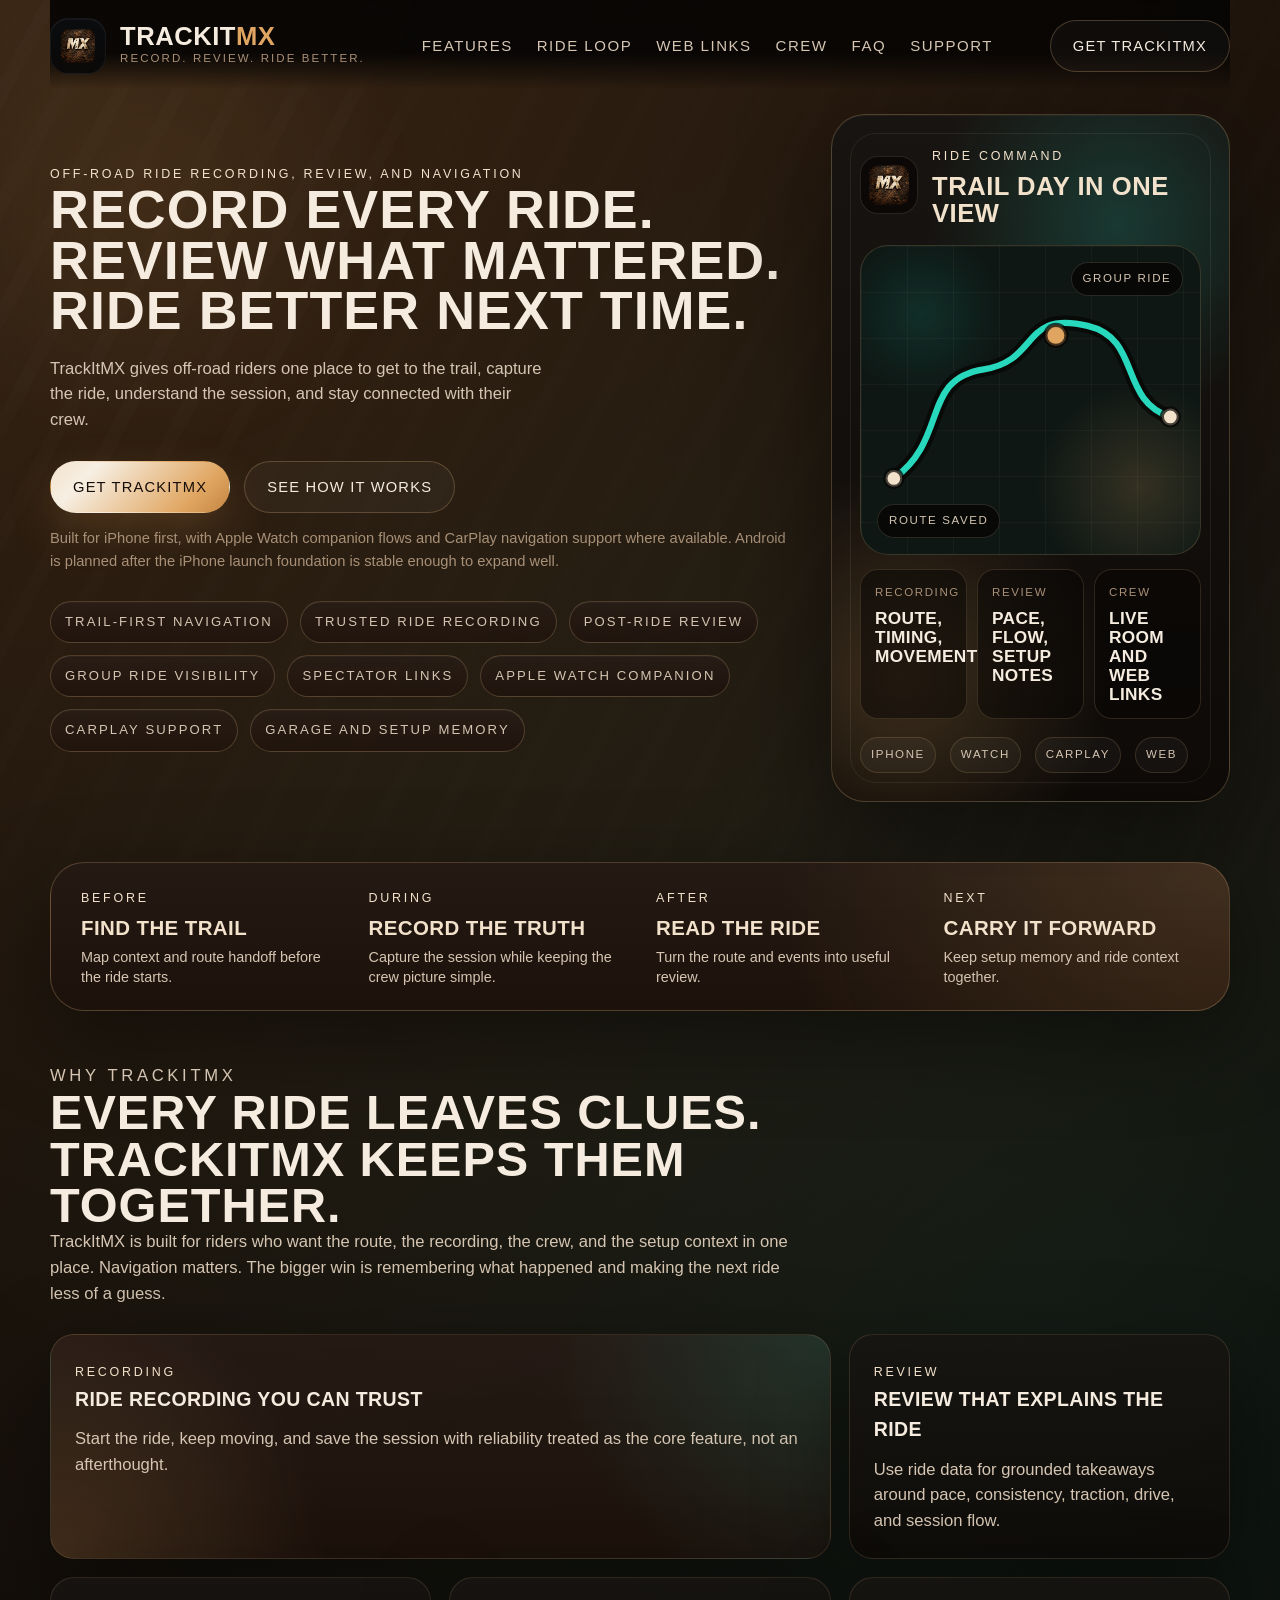
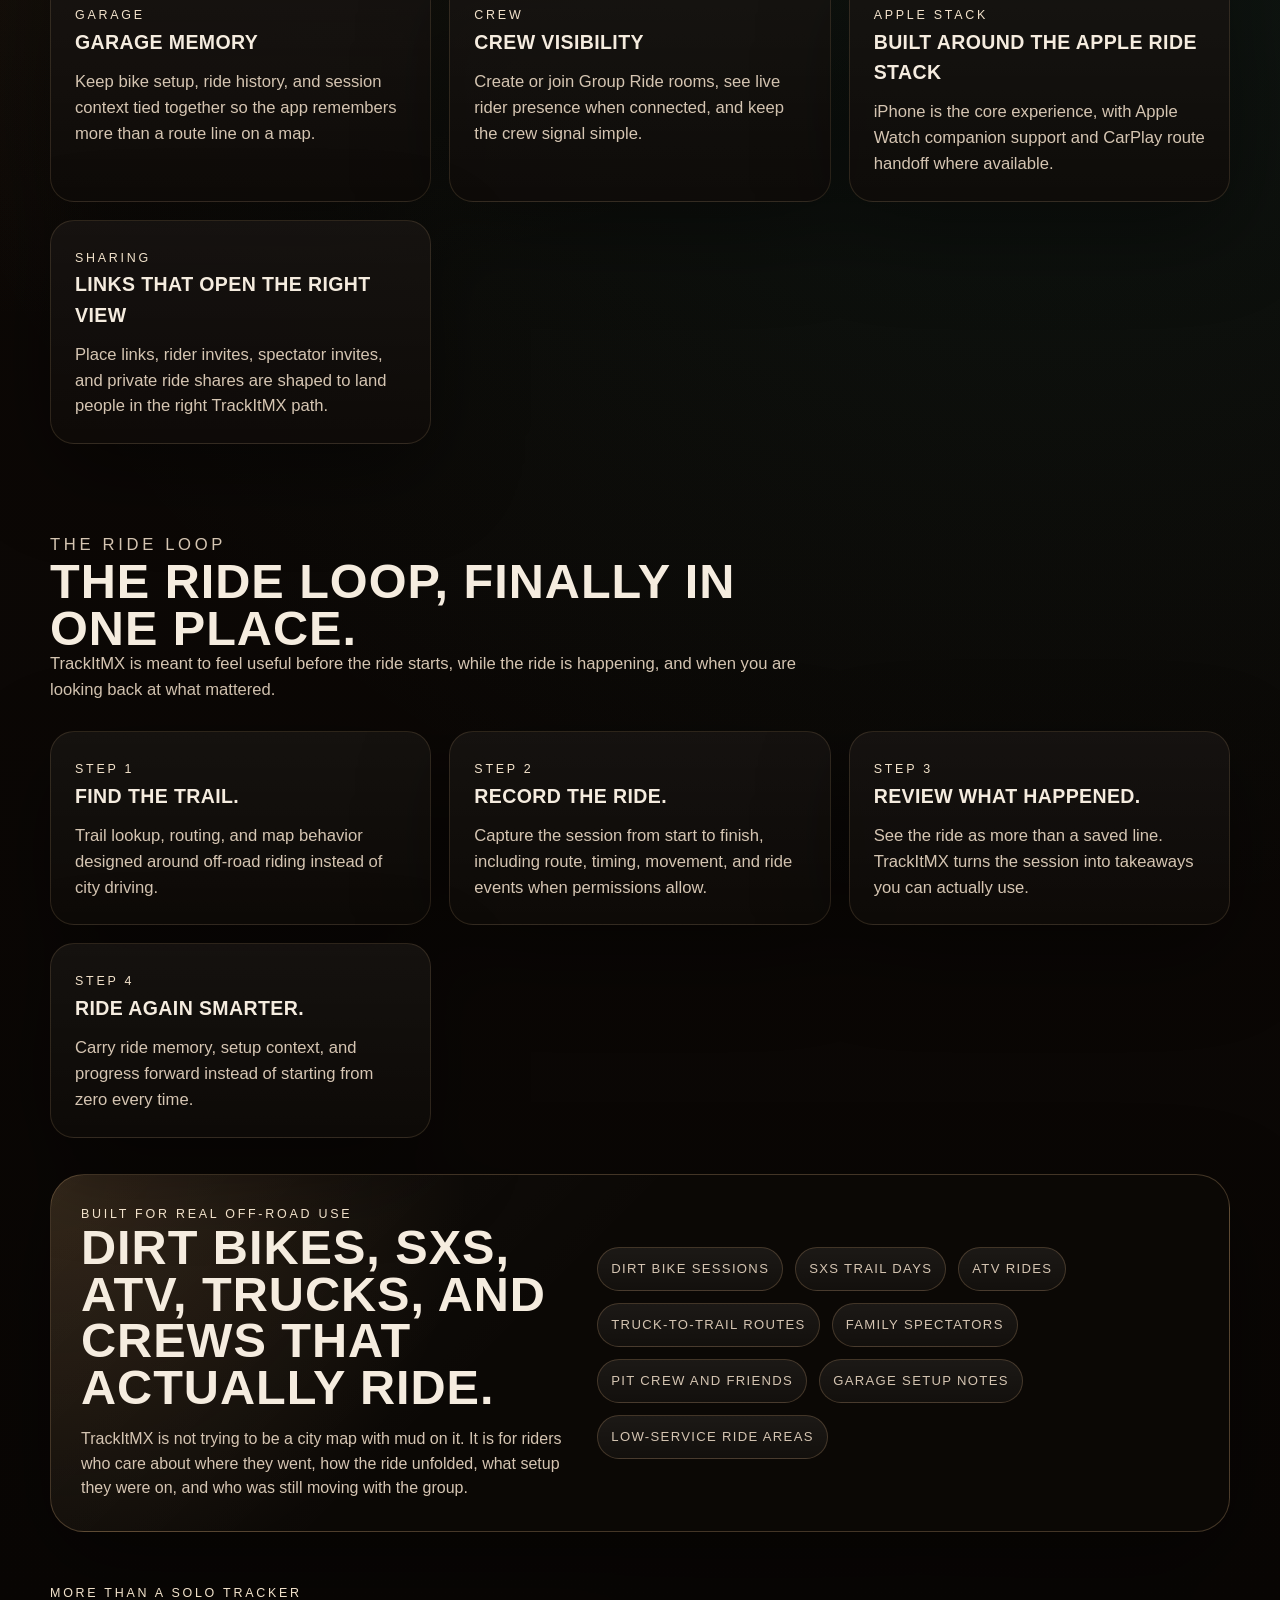
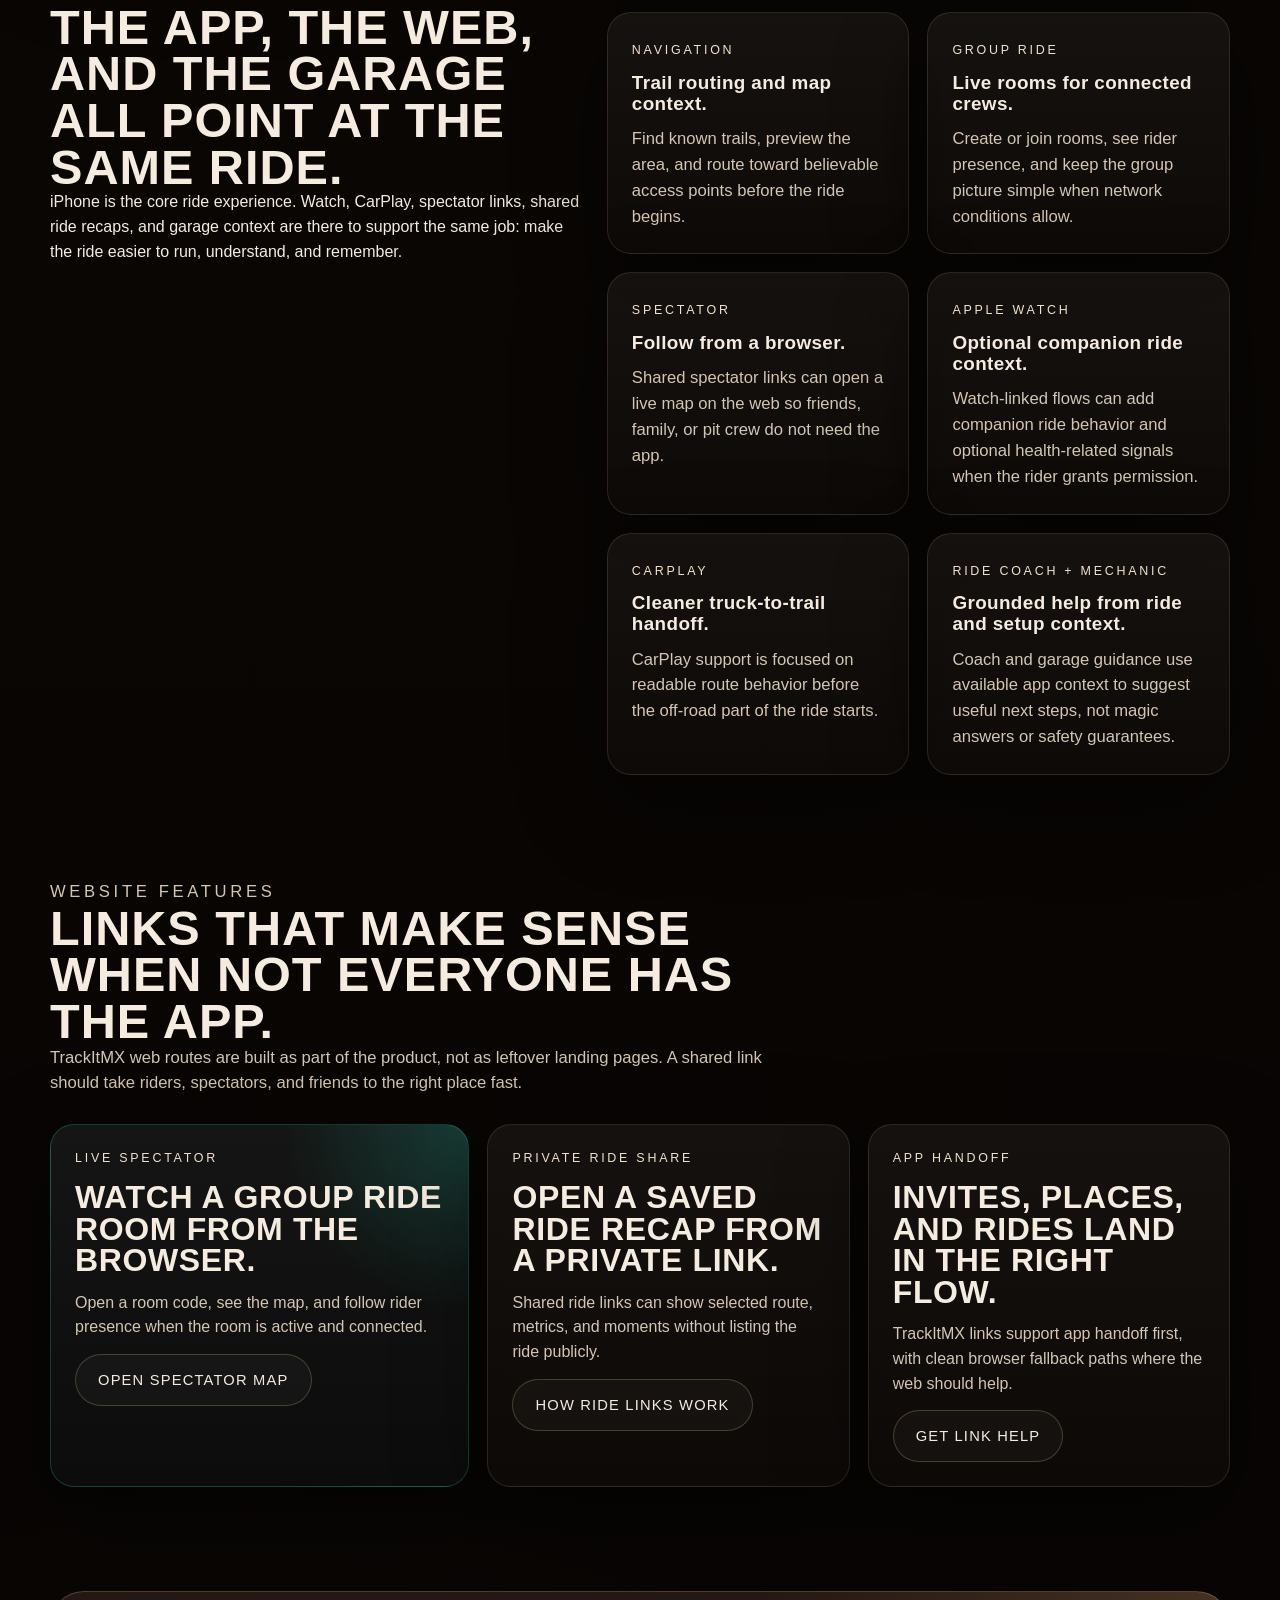
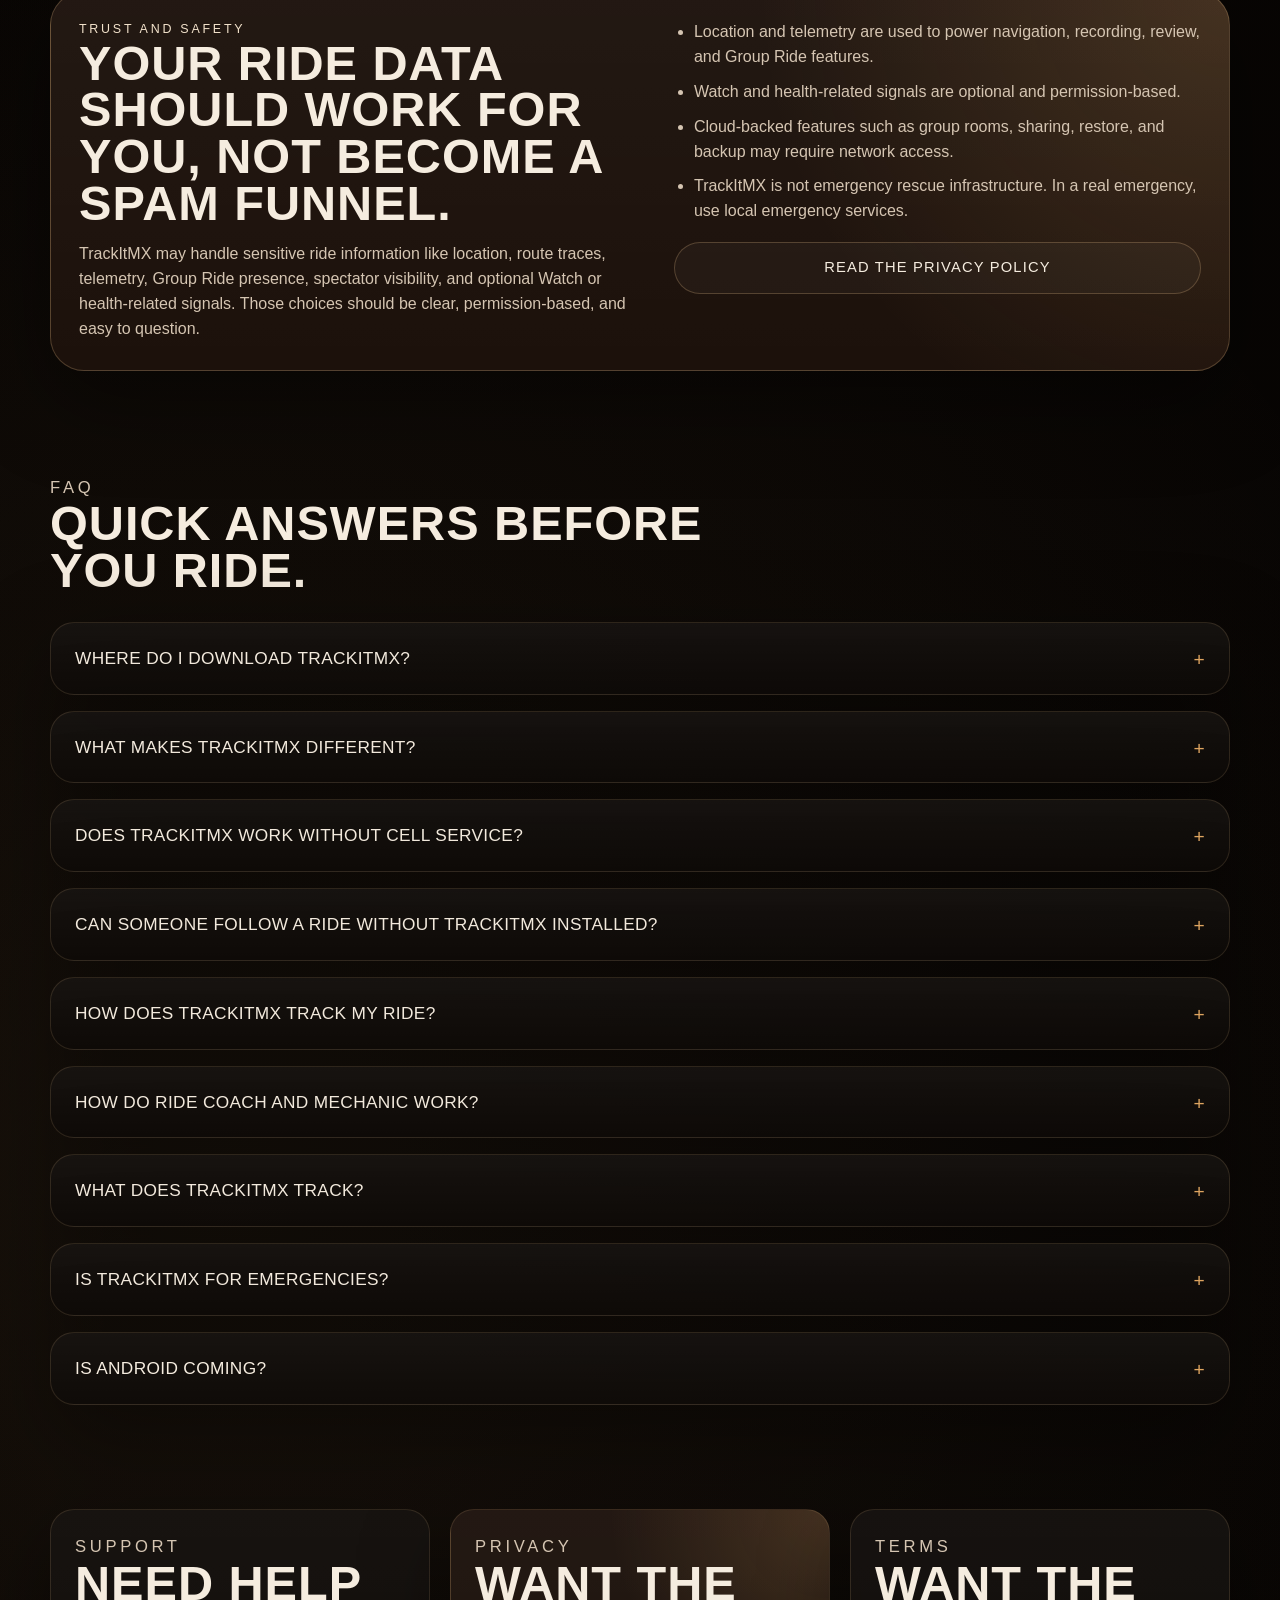
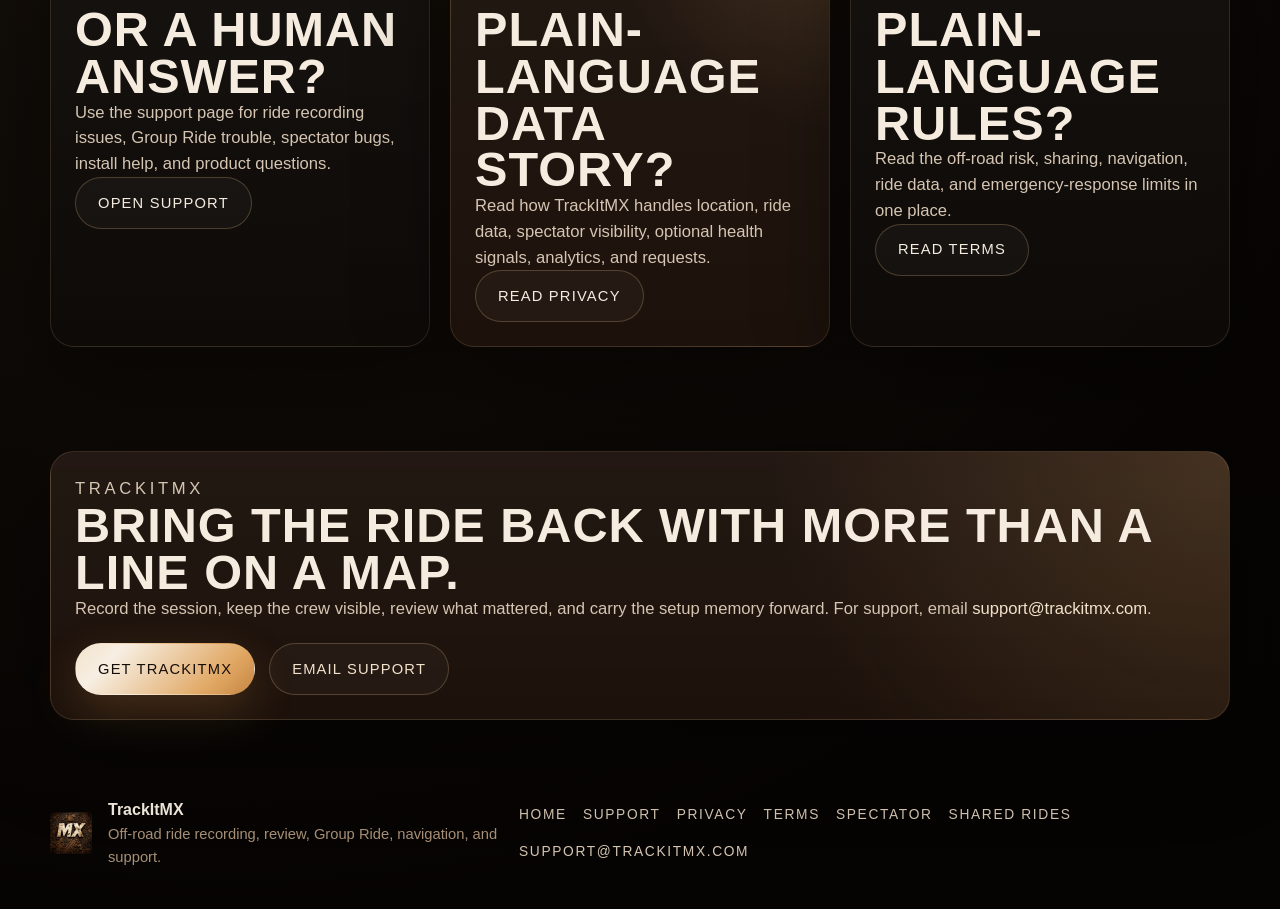
==== commit 196e5a89: "Polish launch website experience" ====
--- a/index.html
+++ b/index.html
@@ -22,7 +22,7 @@
   <link rel="apple-touch-icon" href="assets/trackitmx-mark.png">
   <link rel="canonical" href="https://trackitmx.com/">
   <link rel="manifest" href="site.webmanifest">
-  <link rel="stylesheet" href="styles.css?v=20260910">
+  <link rel="stylesheet" href="styles.css?v=20260910c">
   <script type="application/ld+json">
     {
       "@context": "https://schema.org",
@@ -53,10 +53,10 @@
     <nav class="topnav" aria-label="Primary">
       <a href="#features">Features</a>
       <a href="#ride-loop">Ride Loop</a>
+      <a href="#web-links">Web Links</a>
       <a href="#crew">Crew</a>
       <a href="#faq">FAQ</a>
       <a href="support/">Support</a>
-      <a href="privacy/">Privacy</a>
     </nav>
     <a
       class="button button--ghost"
@@ -97,20 +97,86 @@
           <span>Garage and setup memory</span>
         </div>
       </div>
+      <aside class="hero__visual reveal" aria-label="TrackItMX product preview">
+        <div class="app-preview">
+          <div class="app-preview__header">
+            <img src="assets/trackitmx-mark.png" alt="" aria-hidden="true">
+            <div>
+              <span class="label">Ride command</span>
+              <strong>Trail day in one view</strong>
+            </div>
+          </div>
+          <div class="app-preview__screen">
+            <div class="mock-map" aria-hidden="true">
+              <svg viewBox="0 0 320 250" role="img" aria-label="Stylized ride route preview">
+                <path class="mock-map__route mock-map__route--shadow" d="M31 199 C83 162 56 105 116 96 C169 88 151 40 214 55 C265 67 243 125 292 141" />
+                <path class="mock-map__route" d="M31 199 C83 162 56 105 116 96 C169 88 151 40 214 55 C265 67 243 125 292 141" />
+                <circle class="mock-map__point mock-map__point--start" cx="31" cy="199" r="8" />
+                <circle class="mock-map__point mock-map__point--finish" cx="292" cy="141" r="8" />
+                <circle class="mock-map__point mock-map__point--rider" cx="184" cy="64" r="10" />
+              </svg>
+              <span class="mock-map__tag mock-map__tag--top">Group Ride</span>
+              <span class="mock-map__tag mock-map__tag--bottom">Route saved</span>
+            </div>
+            <div class="app-preview__cards">
+              <div class="app-mini-card">
+                <span>Recording</span>
+                <strong>Route, timing, movement</strong>
+              </div>
+              <div class="app-mini-card">
+                <span>Review</span>
+                <strong>Pace, flow, setup notes</strong>
+              </div>
+              <div class="app-mini-card">
+                <span>Crew</span>
+                <strong>Live room and web links</strong>
+              </div>
+            </div>
+          </div>
+          <div class="app-preview__footer">
+            <span>iPhone</span>
+            <span>Watch</span>
+            <span>CarPlay</span>
+            <span>Web</span>
+          </div>
+        </div>
+      </aside>
+    </section>
+
+    <section class="signal-band launch-strip reveal" aria-label="TrackItMX at a glance">
+      <article>
+        <span class="label">Before</span>
+        <strong>Find the trail</strong>
+        <p>Map context and route handoff before the ride starts.</p>
+      </article>
+      <article>
+        <span class="label">During</span>
+        <strong>Record the truth</strong>
+        <p>Capture the session while keeping the crew picture simple.</p>
+      </article>
+      <article>
+        <span class="label">After</span>
+        <strong>Read the ride</strong>
+        <p>Turn the route and events into useful review.</p>
+      </article>
+      <article>
+        <span class="label">Next</span>
+        <strong>Carry it forward</strong>
+        <p>Keep setup memory and ride context together.</p>
+      </article>
     </section>
 
     <section id="features" class="section">
       <div class="section-heading reveal">
         <p class="eyebrow">Why TrackItMX</p>
-        <h2>Not just another trail map. A memory bank for your rides.</h2>
-        <p>
-          Most apps help you find a trail. TrackItMX is built for what happens before, during, and after the ride:
-          planning the route, recording the session, reviewing what happened, remembering bike setup, and improving
-          the next time out.
+        <h2>Every ride leaves clues. TrackItMX keeps them together.</h2>
+        <p>
+          TrackItMX is built for riders who want the route, the recording, the crew, and the setup context in one place.
+          Navigation matters. The bigger win is remembering what happened and making the next ride less of a guess.
         </p>
       </div>
       <div class="feature-grid">
-        <article class="feature-card reveal">
+        <article class="feature-card feature-card--featured reveal">
           <span class="feature-card__tag">Recording</span>
           <h3>Ride recording you can trust</h3>
           <p>Start the ride, keep moving, and save the session with reliability treated as the core feature, not an afterthought.</p>
@@ -118,7 +184,7 @@
         <article class="feature-card reveal">
           <span class="feature-card__tag">Review</span>
           <h3>Review that explains the ride</h3>
-          <p>Turn ride data into useful takeaways around pace, consistency, traction, drive, and session flow without pretending the data says more than it does.</p>
+          <p>Use ride data for grounded takeaways around pace, consistency, traction, drive, and session flow.</p>
         </article>
         <article class="feature-card reveal">
           <span class="feature-card__tag">Garage</span>
@@ -176,13 +242,34 @@
       </div>
     </section>
 
+    <section class="section audience-panel">
+      <div class="audience-panel__copy reveal">
+        <p class="eyebrow">Built for real off-road use</p>
+        <h2>Dirt bikes, SxS, ATV, trucks, and crews that actually ride.</h2>
+        <p>
+          TrackItMX is not trying to be a city map with mud on it. It is for riders who care about where they went,
+          how the ride unfolded, what setup they were on, and who was still moving with the group.
+        </p>
+      </div>
+      <div class="audience-panel__tags reveal" aria-label="TrackItMX rider types">
+        <span>Dirt bike sessions</span>
+        <span>SxS trail days</span>
+        <span>ATV rides</span>
+        <span>Truck-to-trail routes</span>
+        <span>Family spectators</span>
+        <span>Pit crew and friends</span>
+        <span>Garage setup notes</span>
+        <span>Low-service ride areas</span>
+      </div>
+    </section>
+
     <section id="crew" class="section product-stack">
       <div class="product-stack__copy reveal">
         <p class="eyebrow">More than a solo tracker</p>
-        <h2>Built in the garage, useful on the trail, readable after the ride.</h2>
-        <p>
-          TrackItMX keeps the product practical: map first, ride truth first, and no giant promises that collapse
-          when service gets bad or a rider locks their phone.
+        <h2>The app, the web, and the garage all point at the same ride.</h2>
+        <p>
+          iPhone is the core ride experience. Watch, CarPlay, spectator links, shared ride recaps, and garage context
+          are there to support the same job: make the ride easier to run, understand, and remember.
         </p>
       </div>
       <div class="platform-grid">
@@ -199,7 +286,7 @@
         <article class="platform-card reveal">
           <span class="label">Spectator</span>
           <strong>Follow from a browser.</strong>
-          <p>Shared spectator links can open a live map on the web so friends, family, or pit crew do not need the iPhone app.</p>
+          <p>Shared spectator links can open a live map on the web so friends, family, or pit crew do not need the app.</p>
         </article>
         <article class="platform-card reveal">
           <span class="label">Apple Watch</span>
@@ -215,6 +302,37 @@
           <span class="label">Ride Coach + Mechanic</span>
           <strong>Grounded help from ride and setup context.</strong>
           <p>Coach and garage guidance use available app context to suggest useful next steps, not magic answers or safety guarantees.</p>
+        </article>
+      </div>
+    </section>
+
+    <section id="web-links" class="section web-links">
+      <div class="section-heading reveal">
+        <p class="eyebrow">Website features</p>
+        <h2>Links that make sense when not everyone has the app.</h2>
+        <p>
+          TrackItMX web routes are built as part of the product, not as leftover landing pages. A shared link should
+          take riders, spectators, and friends to the right place fast.
+        </p>
+      </div>
+      <div class="web-links__grid">
+        <article class="web-card web-card--primary reveal">
+          <span class="label">Live spectator</span>
+          <h3>Watch a Group Ride room from the browser.</h3>
+          <p>Open a room code, see the map, and follow rider presence when the room is active and connected.</p>
+          <a class="button button--secondary" href="group-ride/live/">Open spectator map</a>
+        </article>
+        <article class="web-card reveal">
+          <span class="label">Private ride share</span>
+          <h3>Open a saved ride recap from a private link.</h3>
+          <p>Shared ride links can show selected route, metrics, and moments without listing the ride publicly.</p>
+          <a class="button button--secondary" href="support/#shared-rides">How ride links work</a>
+        </article>
+        <article class="web-card reveal">
+          <span class="label">App handoff</span>
+          <h3>Invites, places, and rides land in the right flow.</h3>
+          <p>TrackItMX links support app handoff first, with clean browser fallback paths where the web should help.</p>
+          <a class="button button--secondary" href="support/">Get link help</a>
         </article>
       </div>
     </section>
@@ -310,7 +428,7 @@
       </div>
     </section>
 
-    <section class="section resources resources--quad">
+    <section class="section resources resources--triple">
       <div class="resource-card reveal">
         <p class="eyebrow">Support</p>
         <h2>Need help or a human answer?</h2>
@@ -324,16 +442,10 @@
         <a class="button button--secondary" href="privacy/">Read Privacy</a>
       </div>
       <div class="resource-card reveal">
-        <p class="eyebrow">Spectator</p>
-        <h2>Follow a ride from any device.</h2>
-        <p>Shared room links can open on the web with a live map, crew presence, and room context when the ride is active.</p>
-        <a class="button button--secondary" href="group-ride/live/">Open spectator page</a>
-      </div>
-      <div class="resource-card reveal">
-        <p class="eyebrow">Shared rides</p>
-        <h2>Open a ride recap from a private link.</h2>
-        <p>Saved ride links can show the shared route, metrics, and key moments without listing that ride publicly.</p>
-        <a class="button button--secondary" href="support/#shared-rides">How ride links work</a>
+        <p class="eyebrow">Terms</p>
+        <h2>Want the plain-language rules?</h2>
+        <p>Read the off-road risk, sharing, navigation, ride data, and emergency-response limits in one place.</p>
+        <a class="button button--secondary" href="terms/">Read Terms</a>
       </div>
     </section>
 
--- a/styles.css
+++ b/styles.css
@@ -232,22 +232,216 @@
 }
 
 .page--home .hero {
-  grid-template-columns: 1fr;
-  align-items: start;
+  grid-template-columns: minmax(0, 1fr) minmax(320px, 0.54fr);
+  align-items: center;
+  gap: clamp(28px, 3.3vw, 44px);
 }
 
 .page--home .hero__copy {
-  max-width: 860px;
+  max-width: 820px;
 }
 
 .page--home .hero h1 {
   max-width: none;
-  font-size: clamp(2.3rem, 4.4vw, 4.2rem);
+  font-size: clamp(2.3rem, 4.2vw, 4rem);
   line-height: 0.94;
 }
 
 .page--home .hero__lede {
   max-width: 54ch;
+}
+
+.hero__visual {
+  min-width: 0;
+}
+
+.app-preview {
+  position: relative;
+  display: grid;
+  gap: 18px;
+  padding: clamp(18px, 2.3vw, 28px);
+  border: 1px solid var(--line-strong);
+  border-radius: var(--radius-xl);
+  background:
+    radial-gradient(circle at 72% 16%, rgba(39, 216, 188, 0.2), transparent 30%),
+    radial-gradient(circle at 18% 82%, rgba(224, 166, 97, 0.22), transparent 32%),
+    linear-gradient(180deg, rgba(255, 255, 255, 0.04), rgba(255, 255, 255, 0)),
+    rgba(13, 9, 7, 0.9);
+  box-shadow:
+    0 34px 100px rgba(0, 0, 0, 0.48),
+    inset 0 1px 0 rgba(255, 255, 255, 0.04);
+  overflow: hidden;
+}
+
+.app-preview::before {
+  content: "";
+  position: absolute;
+  inset: 18px;
+  border: 1px solid rgba(242, 226, 203, 0.08);
+  border-radius: 26px;
+  pointer-events: none;
+}
+
+.app-preview__header,
+.app-preview__footer {
+  position: relative;
+  z-index: 2;
+  display: flex;
+  align-items: center;
+  justify-content: space-between;
+  gap: 14px;
+}
+
+.app-preview__header {
+  justify-content: flex-start;
+}
+
+.app-preview__header img {
+  width: 58px;
+  height: 58px;
+  padding: 8px;
+  border: 1px solid rgba(242, 226, 203, 0.12);
+  border-radius: 18px;
+  background: rgba(7, 5, 4, 0.65);
+}
+
+.app-preview__header strong,
+.app-mini-card strong,
+.launch-strip strong,
+.web-card h3 {
+  font-family: var(--headline-font);
+  letter-spacing: 0.02em;
+  text-transform: uppercase;
+}
+
+.app-preview__header strong {
+  display: block;
+  margin-top: 5px;
+  color: var(--bone);
+  font-size: clamp(1.15rem, 2vw, 1.65rem);
+  line-height: 1.05;
+}
+
+.app-preview__screen {
+  position: relative;
+  z-index: 2;
+  display: grid;
+  gap: 14px;
+}
+
+.mock-map {
+  position: relative;
+  min-height: 310px;
+  border: 1px solid rgba(212, 173, 123, 0.2);
+  border-radius: 28px;
+  overflow: hidden;
+  background:
+    linear-gradient(90deg, rgba(242, 226, 203, 0.04) 1px, transparent 1px),
+    linear-gradient(180deg, rgba(242, 226, 203, 0.035) 1px, transparent 1px),
+    radial-gradient(circle at 18% 22%, rgba(39, 216, 188, 0.12), transparent 22%),
+    radial-gradient(circle at 82% 78%, rgba(224, 166, 97, 0.18), transparent 28%),
+    #0e1714;
+  background-size: 46px 46px, 46px 46px, auto, auto, auto;
+}
+
+.mock-map svg {
+  position: absolute;
+  inset: 0;
+  width: 100%;
+  height: 100%;
+}
+
+.mock-map__route {
+  fill: none;
+  stroke: var(--teal);
+  stroke-width: 6;
+  stroke-linecap: round;
+  stroke-linejoin: round;
+}
+
+.mock-map__route--shadow {
+  stroke: rgba(7, 5, 4, 0.7);
+  stroke-width: 14;
+}
+
+.mock-map__point {
+  fill: var(--bone);
+  stroke: rgba(7, 5, 4, 0.72);
+  stroke-width: 4;
+}
+
+.mock-map__point--rider {
+  fill: var(--copper-bright);
+}
+
+.mock-map__tag {
+  position: absolute;
+  display: inline-flex;
+  align-items: center;
+  min-height: 34px;
+  padding: 7px 11px;
+  border: 1px solid rgba(242, 226, 203, 0.14);
+  border-radius: 999px;
+  background: rgba(7, 5, 4, 0.72);
+  color: var(--text-soft);
+  font-size: 0.72rem;
+  letter-spacing: 0.14em;
+  text-transform: uppercase;
+  backdrop-filter: blur(12px);
+}
+
+.mock-map__tag--top {
+  top: 16px;
+  right: 16px;
+}
+
+.mock-map__tag--bottom {
+  left: 16px;
+  bottom: 16px;
+}
+
+.app-preview__cards {
+  display: grid;
+  grid-template-columns: repeat(3, minmax(0, 1fr));
+  gap: 10px;
+}
+
+.app-mini-card {
+  min-width: 0;
+  padding: 14px;
+  border: 1px solid rgba(212, 173, 123, 0.18);
+  border-radius: 18px;
+  background: rgba(7, 5, 4, 0.5);
+}
+
+.app-mini-card span,
+.app-preview__footer span {
+  display: block;
+  color: var(--text-dim);
+  font-size: 0.72rem;
+  letter-spacing: 0.14em;
+  text-transform: uppercase;
+}
+
+.app-mini-card strong {
+  display: block;
+  margin-top: 8px;
+  color: var(--text);
+  font-size: clamp(0.92rem, 1.35vw, 1.08rem);
+  line-height: 1.1;
+}
+
+.app-preview__footer {
+  flex-wrap: wrap;
+  justify-content: flex-start;
+}
+
+.app-preview__footer span {
+  padding: 8px 10px;
+  border: 1px solid rgba(212, 173, 123, 0.18);
+  border-radius: 999px;
+  background: rgba(255, 255, 255, 0.035);
+  color: var(--text-soft);
 }
 
 .page-hero__aside {
@@ -416,6 +610,7 @@
 .policy-card,
 .support-card,
 .resource-card,
+.web-card,
 .final-cta__panel,
 .signal-band,
 .faq-item {
@@ -457,6 +652,34 @@
   font-size: 0.9rem;
   letter-spacing: 0.14em;
   text-transform: uppercase;
+}
+
+.launch-strip {
+  margin-top: 8px;
+  border-radius: var(--radius-xl);
+}
+
+.launch-strip article {
+  min-width: 0;
+  padding: 6px 10px;
+}
+
+.launch-strip strong {
+  display: block;
+  margin-top: 7px;
+  color: var(--bone);
+  font-size: clamp(1.05rem, 1.6vw, 1.3rem);
+  line-height: 1.05;
+}
+
+.launch-strip p {
+  margin-top: 8px;
+  text-align: left;
+  color: var(--text-soft);
+  font-size: 0.9rem;
+  letter-spacing: 0;
+  line-height: 1.45;
+  text-transform: none;
 }
 
 .spectator-panel,
@@ -1058,9 +1281,20 @@
 .policy-card,
 .support-card,
 .resource-card,
+.web-card,
 .final-cta__panel {
   padding: 24px;
   border-radius: var(--radius-lg);
+}
+
+.feature-card--featured {
+  grid-column: span 2;
+  min-height: 220px;
+  background:
+    radial-gradient(circle at top right, rgba(39, 216, 188, 0.14), transparent 34%),
+    radial-gradient(circle at left bottom, rgba(224, 166, 97, 0.18), transparent 34%),
+    linear-gradient(180deg, rgba(255, 255, 255, 0.035), rgba(255, 255, 255, 0)),
+    var(--panel-accent);
 }
 
 .feature-card__tag {
@@ -1100,6 +1334,87 @@
   grid-template-columns: minmax(0, 0.92fr) minmax(0, 1.08fr);
   gap: 26px;
   align-items: start;
+}
+
+.audience-panel {
+  display: grid;
+  grid-template-columns: minmax(0, 0.9fr) minmax(0, 1.1fr);
+  gap: 24px;
+  align-items: center;
+  padding: 30px;
+  border: 1px solid var(--line-strong);
+  border-radius: var(--radius-xl);
+  background:
+    radial-gradient(circle at top left, rgba(224, 166, 97, 0.16), transparent 34%),
+    linear-gradient(135deg, rgba(255, 255, 255, 0.035), transparent 42%),
+    rgba(13, 9, 7, 0.82);
+  box-shadow: var(--shadow);
+}
+
+.audience-panel__copy p:not(.eyebrow) {
+  margin-top: 16px;
+  color: var(--text-soft);
+}
+
+.audience-panel__tags {
+  display: flex;
+  flex-wrap: wrap;
+  gap: 12px;
+}
+
+.audience-panel__tags span {
+  display: inline-flex;
+  align-items: center;
+  min-height: 44px;
+  padding: 9px 13px;
+  border: 1px solid rgba(212, 173, 123, 0.24);
+  border-radius: 999px;
+  background:
+    linear-gradient(180deg, rgba(255, 255, 255, 0.035), rgba(255, 255, 255, 0)),
+    rgba(255, 255, 255, 0.035);
+  color: var(--text-soft);
+  font-size: 0.82rem;
+  letter-spacing: 0.1em;
+  text-transform: uppercase;
+}
+
+.web-links__grid {
+  display: grid;
+  grid-template-columns: minmax(0, 1.1fr) repeat(2, minmax(0, 0.95fr));
+  gap: 18px;
+  margin-top: 28px;
+}
+
+.web-card {
+  display: grid;
+  align-content: start;
+  gap: 14px;
+  min-height: 260px;
+}
+
+.web-card h3 {
+  margin: 0;
+  color: var(--text);
+  font-size: clamp(1.35rem, 2.5vw, 2.25rem);
+  line-height: 0.98;
+}
+
+.web-card p {
+  color: var(--text-soft);
+  font-size: 1rem;
+}
+
+.web-card .button {
+  justify-self: start;
+  margin-top: auto;
+}
+
+.web-card--primary {
+  border-color: rgba(39, 216, 188, 0.24);
+  background:
+    radial-gradient(circle at top right, rgba(39, 216, 188, 0.2), transparent 34%),
+    linear-gradient(180deg, rgba(255, 255, 255, 0.035), rgba(255, 255, 255, 0)),
+    rgba(12, 14, 12, 0.92);
 }
 
 .trust-panel {
@@ -1543,6 +1858,7 @@
   .hero,
   .page-hero,
   .product-stack,
+  .audience-panel,
   .resources,
   .resources--triple,
   .resources--quad,
@@ -1559,8 +1875,18 @@
   .platform-grid,
   .support-grid,
   .policy-grid,
-  .spectator-stat-grid {
+  .spectator-stat-grid,
+  .web-links__grid {
     grid-template-columns: repeat(2, minmax(0, 1fr));
+  }
+
+  .page--home .hero {
+    grid-template-columns: 1fr;
+  }
+
+  .feature-card--featured,
+  .web-card--primary {
+    grid-column: 1 / -1;
   }
 
   .signal-band {
@@ -1653,9 +1979,27 @@
   .support-grid,
   .policy-grid,
   .resources,
+  .web-links__grid,
   .signal-band,
   .spectator-stat-grid {
     grid-template-columns: 1fr;
+  }
+
+  .app-preview__cards {
+    grid-template-columns: 1fr;
+  }
+
+  .mock-map {
+    min-height: 260px;
+  }
+
+  .audience-panel {
+    padding: 22px;
+  }
+
+  .audience-panel__tags span {
+    min-height: 40px;
+    font-size: 0.76rem;
   }
 
   .spectator-form__row,
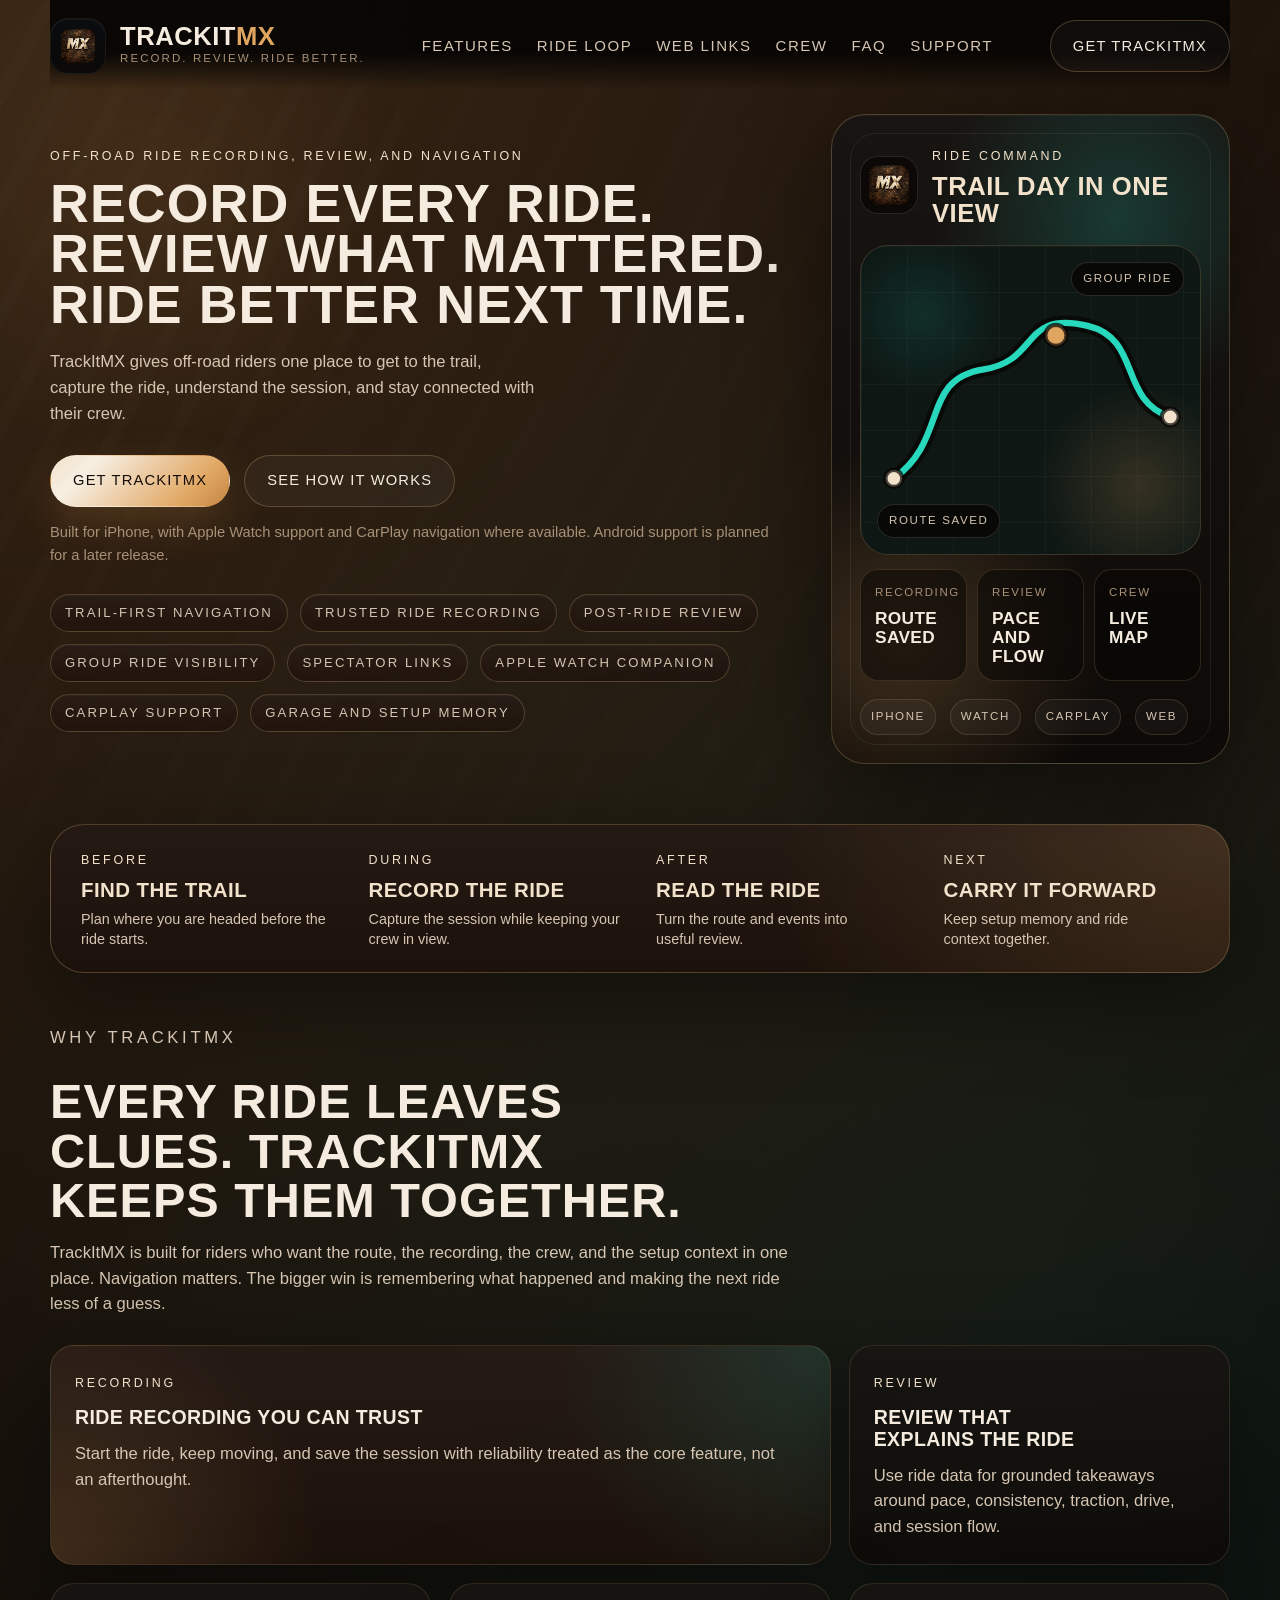
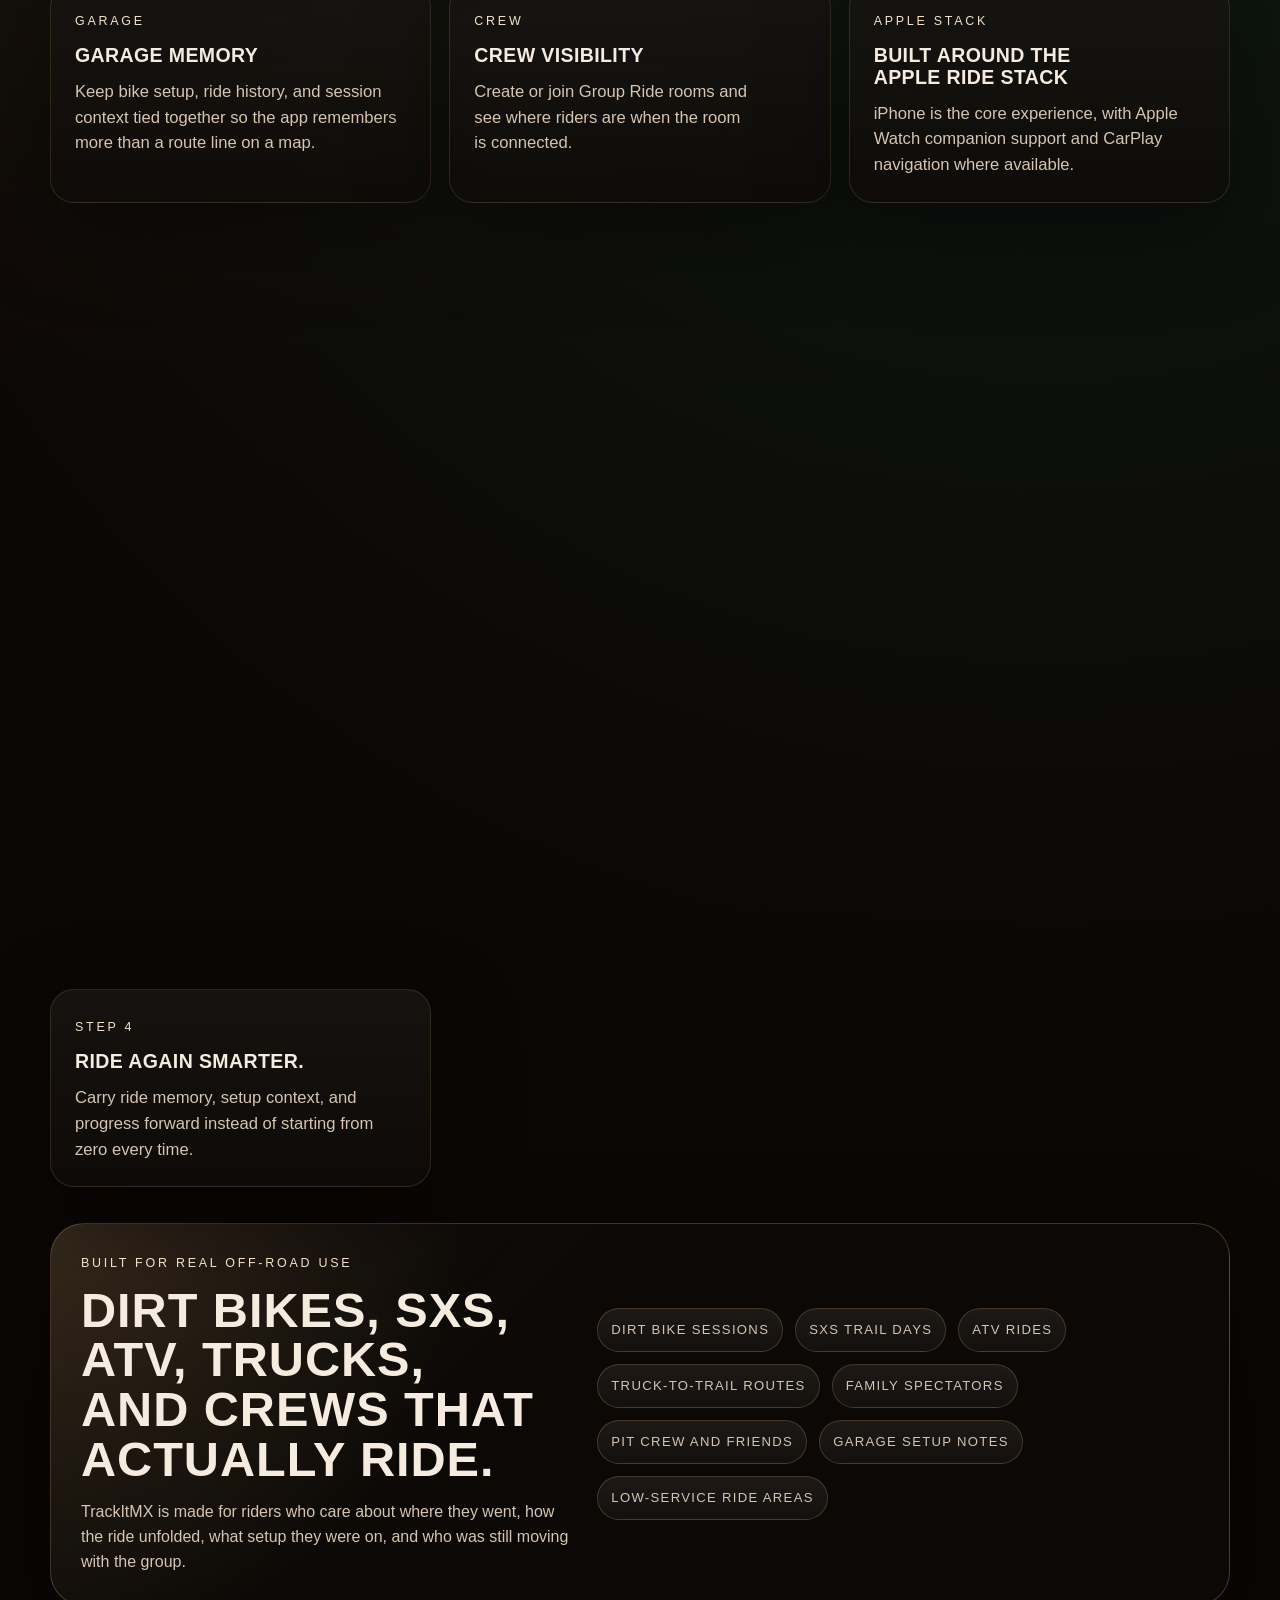
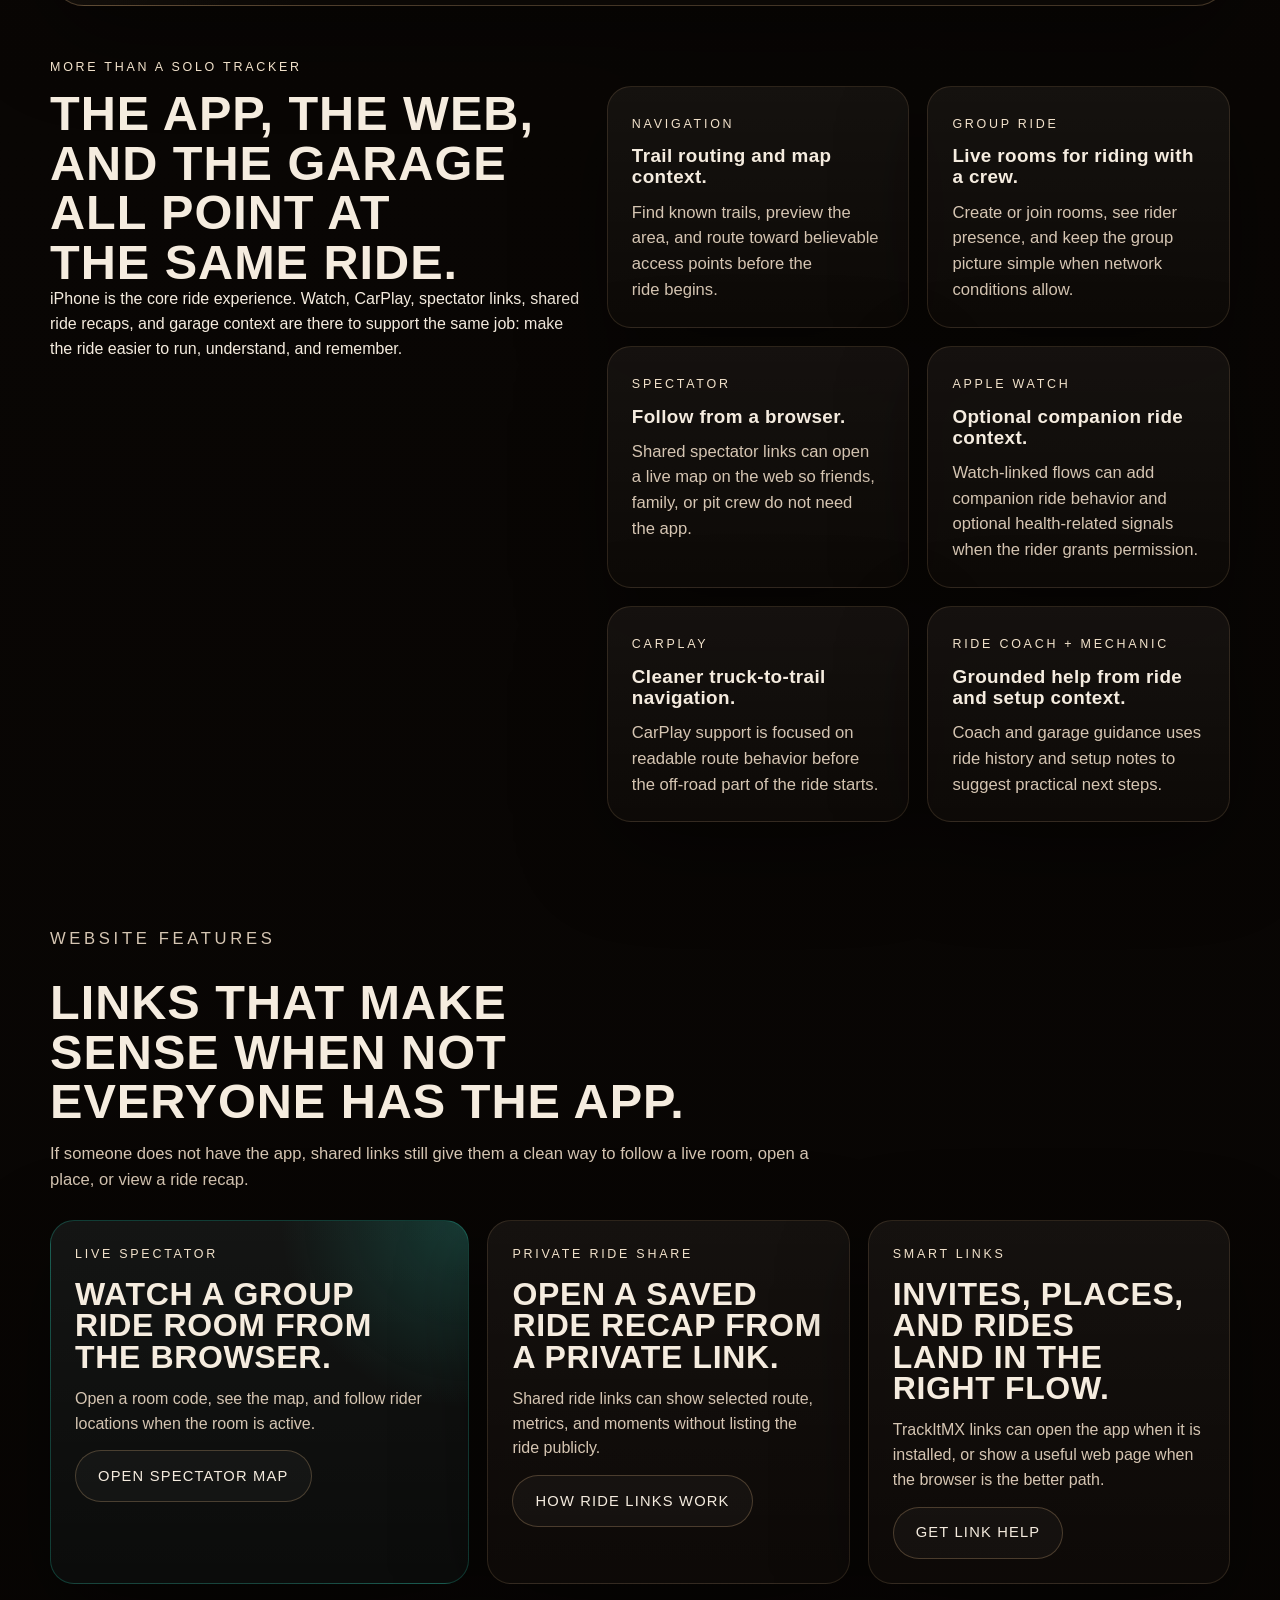
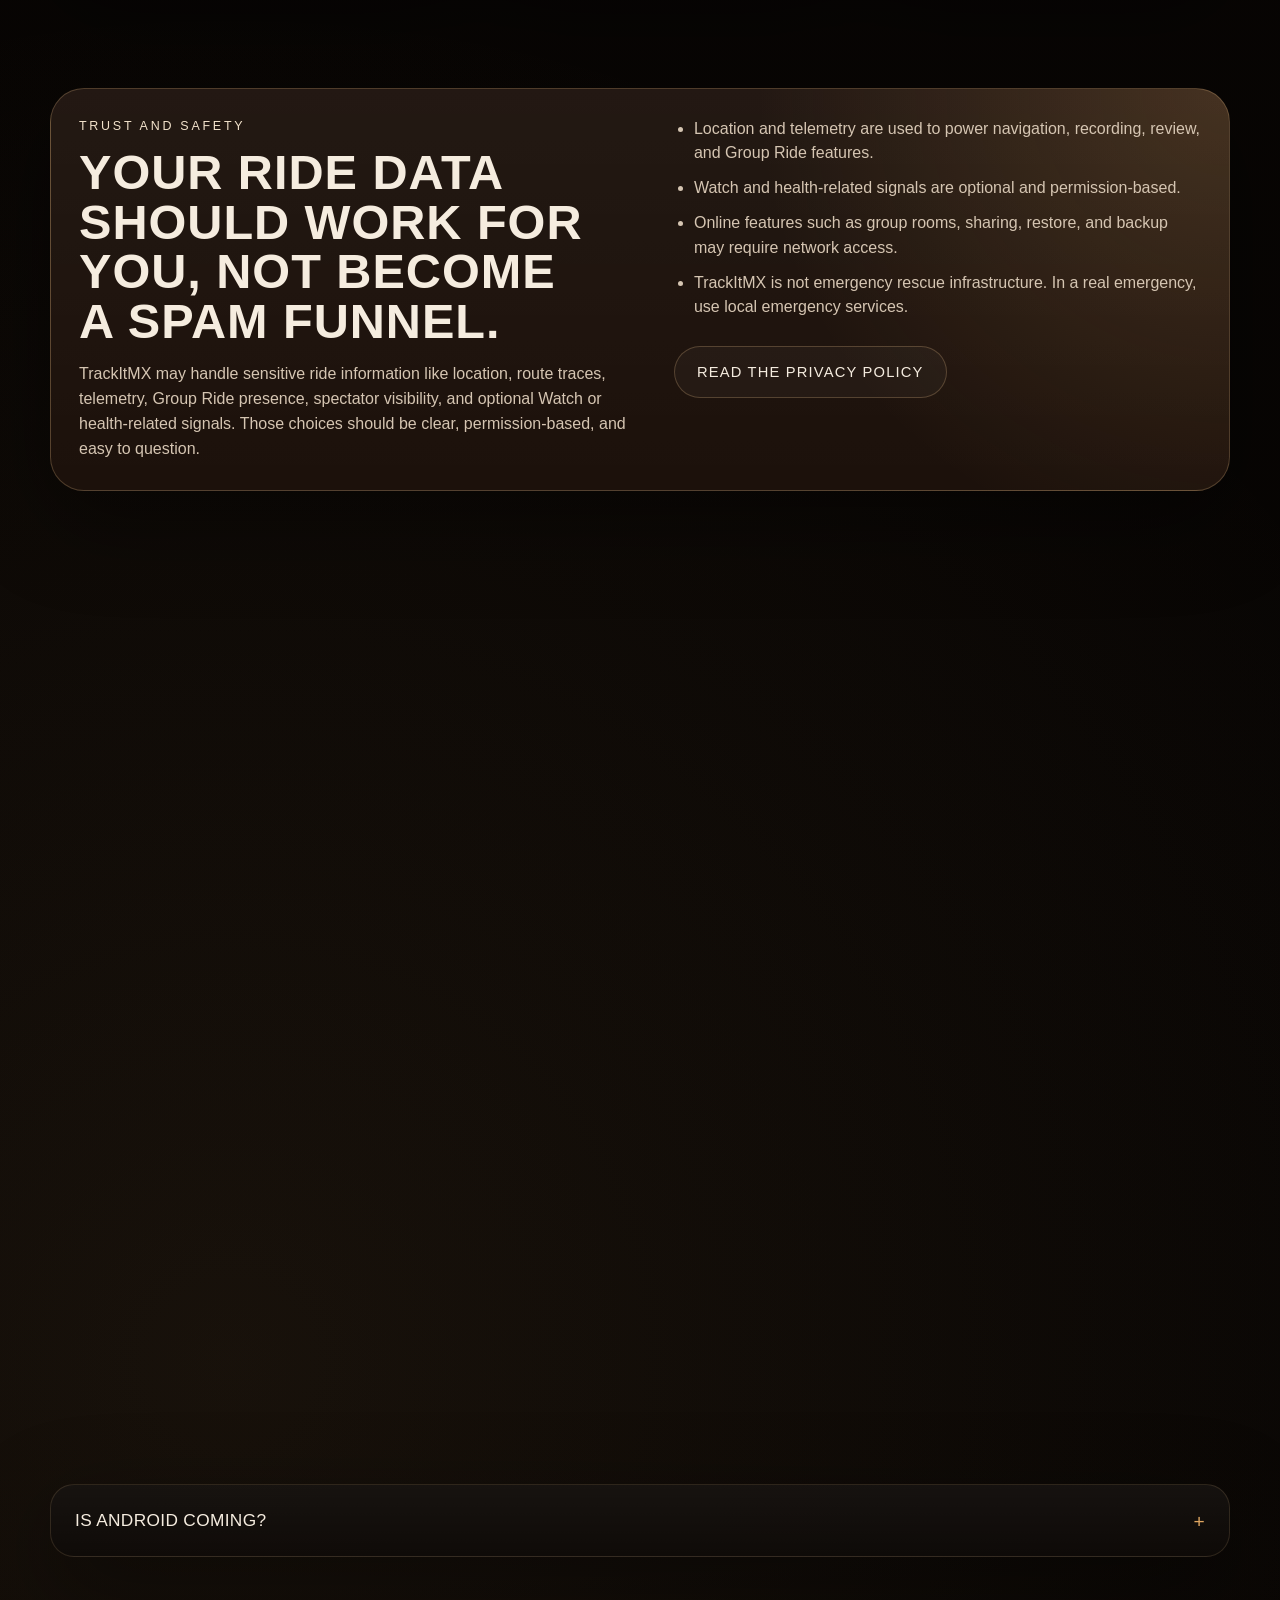
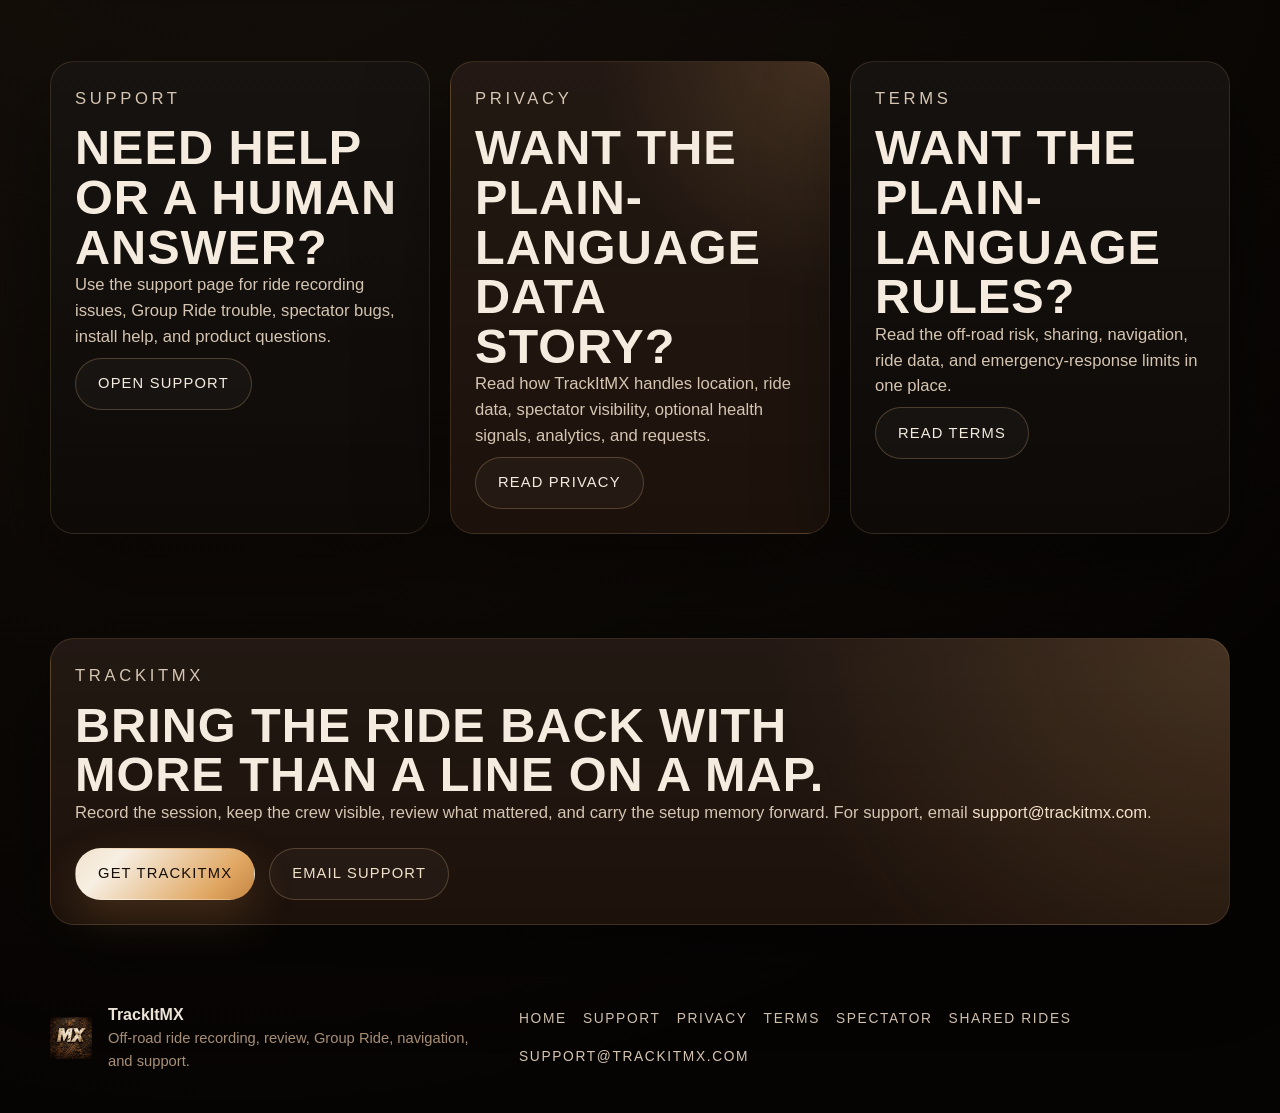
==== commit 78fe5485: "Polish end-user website copy and spacing" ====
--- a/index.html
+++ b/index.html
@@ -22,7 +22,7 @@
   <link rel="apple-touch-icon" href="assets/trackitmx-mark.png">
   <link rel="canonical" href="https://trackitmx.com/">
   <link rel="manifest" href="site.webmanifest">
-  <link rel="stylesheet" href="styles.css?v=20260910c">
+  <link rel="stylesheet" href="styles.css?v=20260911">
   <script type="application/ld+json">
     {
       "@context": "https://schema.org",
@@ -83,8 +83,8 @@
           <a class="button button--secondary" href="#ride-loop">See how it works</a>
         </div>
         <p class="hero__note">
-          Built for iPhone first, with Apple Watch companion flows and CarPlay navigation support where available.
-          Android is planned after the iPhone launch foundation is stable enough to expand well.
+          Built for iPhone, with Apple Watch support and CarPlay navigation where available.
+          Android support is planned for a later release.
         </p>
         <div class="chip-row" aria-label="TrackItMX feature highlights">
           <span>Trail-first navigation</span>
@@ -121,15 +121,15 @@
             <div class="app-preview__cards">
               <div class="app-mini-card">
                 <span>Recording</span>
-                <strong>Route, timing, movement</strong>
+                <strong>Route saved</strong>
               </div>
               <div class="app-mini-card">
                 <span>Review</span>
-                <strong>Pace, flow, setup notes</strong>
+                <strong>Pace and flow</strong>
               </div>
               <div class="app-mini-card">
                 <span>Crew</span>
-                <strong>Live room and web links</strong>
+                <strong>Live map</strong>
               </div>
             </div>
           </div>
@@ -147,12 +147,12 @@
       <article>
         <span class="label">Before</span>
         <strong>Find the trail</strong>
-        <p>Map context and route handoff before the ride starts.</p>
+        <p>Plan where you are headed before the ride starts.</p>
       </article>
       <article>
         <span class="label">During</span>
-        <strong>Record the truth</strong>
-        <p>Capture the session while keeping the crew picture simple.</p>
+        <strong>Record the ride</strong>
+        <p>Capture the session while keeping your crew in view.</p>
       </article>
       <article>
         <span class="label">After</span>
@@ -194,12 +194,12 @@
         <article class="feature-card reveal">
           <span class="feature-card__tag">Crew</span>
           <h3>Crew visibility</h3>
-          <p>Create or join Group Ride rooms, see live rider presence when connected, and keep the crew signal simple.</p>
+          <p>Create or join Group Ride rooms and see where riders are when the room is connected.</p>
         </article>
         <article class="feature-card reveal">
           <span class="feature-card__tag">Apple stack</span>
           <h3>Built around the Apple ride stack</h3>
-          <p>iPhone is the core experience, with Apple Watch companion support and CarPlay route handoff where available.</p>
+          <p>iPhone is the core experience, with Apple Watch companion support and CarPlay navigation where available.</p>
         </article>
         <article class="feature-card reveal">
           <span class="feature-card__tag">Sharing</span>
@@ -247,7 +247,7 @@
         <p class="eyebrow">Built for real off-road use</p>
         <h2>Dirt bikes, SxS, ATV, trucks, and crews that actually ride.</h2>
         <p>
-          TrackItMX is not trying to be a city map with mud on it. It is for riders who care about where they went,
+          TrackItMX is made for riders who care about where they went,
           how the ride unfolded, what setup they were on, and who was still moving with the group.
         </p>
       </div>
@@ -280,7 +280,7 @@
         </article>
         <article class="platform-card reveal">
           <span class="label">Group Ride</span>
-          <strong>Live rooms for connected crews.</strong>
+          <strong>Live rooms for riding with a crew.</strong>
           <p>Create or join rooms, see rider presence, and keep the group picture simple when network conditions allow.</p>
         </article>
         <article class="platform-card reveal">
@@ -295,13 +295,13 @@
         </article>
         <article class="platform-card reveal">
           <span class="label">CarPlay</span>
-          <strong>Cleaner truck-to-trail handoff.</strong>
+          <strong>Cleaner truck-to-trail navigation.</strong>
           <p>CarPlay support is focused on readable route behavior before the off-road part of the ride starts.</p>
         </article>
         <article class="platform-card reveal">
           <span class="label">Ride Coach + Mechanic</span>
           <strong>Grounded help from ride and setup context.</strong>
-          <p>Coach and garage guidance use available app context to suggest useful next steps, not magic answers or safety guarantees.</p>
+          <p>Coach and garage guidance uses ride history and setup notes to suggest practical next steps.</p>
         </article>
       </div>
     </section>
@@ -311,15 +311,15 @@
         <p class="eyebrow">Website features</p>
         <h2>Links that make sense when not everyone has the app.</h2>
         <p>
-          TrackItMX web routes are built as part of the product, not as leftover landing pages. A shared link should
-          take riders, spectators, and friends to the right place fast.
+          If someone does not have the app, shared links still give them a clean way to follow a live room,
+          open a place, or view a ride recap.
         </p>
       </div>
       <div class="web-links__grid">
         <article class="web-card web-card--primary reveal">
           <span class="label">Live spectator</span>
           <h3>Watch a Group Ride room from the browser.</h3>
-          <p>Open a room code, see the map, and follow rider presence when the room is active and connected.</p>
+          <p>Open a room code, see the map, and follow rider locations when the room is active.</p>
           <a class="button button--secondary" href="group-ride/live/">Open spectator map</a>
         </article>
         <article class="web-card reveal">
@@ -329,9 +329,9 @@
           <a class="button button--secondary" href="support/#shared-rides">How ride links work</a>
         </article>
         <article class="web-card reveal">
-          <span class="label">App handoff</span>
+          <span class="label">Smart links</span>
           <h3>Invites, places, and rides land in the right flow.</h3>
-          <p>TrackItMX links support app handoff first, with clean browser fallback paths where the web should help.</p>
+          <p>TrackItMX links can open the app when it is installed, or show a useful web page when the browser is the better path.</p>
           <a class="button button--secondary" href="support/">Get link help</a>
         </article>
       </div>
@@ -352,7 +352,7 @@
           <ul class="bullet-list trust-list">
             <li>Location and telemetry are used to power navigation, recording, review, and Group Ride features.</li>
             <li>Watch and health-related signals are optional and permission-based.</li>
-            <li>Cloud-backed features such as group rooms, sharing, restore, and backup may require network access.</li>
+            <li>Online features such as group rooms, sharing, restore, and backup may require network access.</li>
             <li>TrackItMX is not emergency rescue infrastructure. In a real emergency, use local emergency services.</li>
           </ul>
           <a class="button button--secondary" href="privacy/">Read the privacy policy</a>
@@ -369,22 +369,22 @@
         <details class="faq-item reveal">
           <summary>Where do I download TrackItMX?</summary>
           <p>
-            Use the Get TrackItMX buttons on this site. Once the public App Store listing is connected, those buttons
-            point directly to the TrackItMX App Store page.
+            Use the Get TrackItMX buttons on this site. Once the public App Store listing is available, those buttons
+            open the TrackItMX App Store page.
           </p>
         </details>
         <details class="faq-item reveal">
           <summary>What makes TrackItMX different?</summary>
           <p>
             TrackItMX is focused on the whole ride loop: get to the trail, record the session, review what happened,
-            remember setup context, and improve next time. Navigation matters, but the long-term product is ride memory
+            remember setup context, and improve next time. Navigation matters, but the bigger idea is ride memory
             and ride review for off-road riders.
           </p>
         </details>
         <details class="faq-item reveal">
           <summary>Does TrackItMX work without cell service?</summary>
           <p>
-            Core location and recording behavior is built with low-service riding in mind. Cloud-backed features like
+            Core location and recording behavior is built with low-service riding in mind. Online features like
             live Group Ride rooms, spectator links, sharing, backup, restore, and some syncing still need network access.
           </p>
         </details>
@@ -405,8 +405,8 @@
         <details class="faq-item reveal">
           <summary>How do Ride Coach and Mechanic work?</summary>
           <p>
-            TrackItMX uses available ride and garage context to surface grounded coaching and setup guidance. The goal is
-            useful direction from your own ride history, not vague AI hype or professional mechanical advice.
+            TrackItMX uses ride history and garage notes to offer practical, informational coaching and setup guidance.
+            It is not a replacement for professional riding instruction, mechanical work, or your OEM service manual.
           </p>
         </details>
         <details class="faq-item reveal">
@@ -423,7 +423,7 @@
         </details>
         <details class="faq-item reveal">
           <summary>Is Android coming?</summary>
-          <p>Android is planned after the iPhone launch foundation is stable enough to expand well.</p>
+          <p>Yes. Android support is planned for a later release.</p>
         </details>
       </div>
     </section>
--- a/styles.css
+++ b/styles.css
@@ -462,25 +462,30 @@
 h1 {
   margin: 0;
   font-size: clamp(3rem, 6vw, 6.4rem);
-  line-height: 0.92;
+  line-height: 0.98;
   text-transform: uppercase;
+  text-wrap: balance;
 }
 
 h2 {
   margin: 0;
   font-size: clamp(2rem, 3.8vw, 4.2rem);
-  line-height: 0.96;
+  line-height: 1.02;
   text-transform: uppercase;
+  text-wrap: balance;
 }
 
 h3 {
   margin: 0 0 12px;
   font-size: 1.22rem;
+  line-height: 1.12;
   text-transform: uppercase;
+  text-wrap: balance;
 }
 
 p {
   margin: 0;
+  text-wrap: pretty;
 }
 
 .hero__lede,
@@ -505,6 +510,16 @@
   margin-top: 20px;
 }
 
+.eyebrow + h1,
+.eyebrow + h2 {
+  margin-top: 12px;
+}
+
+.label + h3,
+.feature-card__tag + h3 {
+  margin-top: 12px;
+}
+
 .hero__actions {
   display: flex;
   flex-wrap: wrap;
@@ -538,6 +553,7 @@
   display: inline-flex;
   align-items: center;
   justify-content: center;
+  min-width: 0;
   min-height: 52px;
   padding: 0 22px;
   border: 1px solid var(--line-strong);
@@ -597,6 +613,7 @@
   color: var(--text-soft);
   font-size: 0.82rem;
   letter-spacing: 0.16em;
+  line-height: 1.2;
   text-transform: uppercase;
   box-shadow: inset 0 1px 0 rgba(255, 255, 255, 0.03);
   text-align: center;
@@ -1238,6 +1255,8 @@
 }
 
 .section-heading {
+  display: grid;
+  gap: 14px;
   max-width: 760px;
 }
 
@@ -1409,6 +1428,17 @@
   margin-top: auto;
 }
 
+.ride-viewer-actions,
+.hero__actions {
+  row-gap: 12px;
+}
+
+.resource-card .button,
+.trust-panel__details .button {
+  justify-self: start;
+  margin-top: 8px;
+}
+
 .web-card--primary {
   border-color: rgba(39, 216, 188, 0.24);
   background:
@@ -1558,6 +1588,16 @@
 .js .reveal.is-visible {
   opacity: 1;
   transform: translateY(0);
+}
+
+.js .hero > .reveal,
+.js .page-hero > .reveal,
+.js .spectator-entry__panel.reveal,
+.js .spectator-map-stage.reveal,
+.js .ride-viewer-shell.reveal {
+  opacity: 1;
+  transform: none;
+  transition: none;
 }
 
 .ride-viewer-main {
@@ -1852,6 +1892,41 @@
   margin-top: 10px;
   color: var(--text-soft);
   overflow-wrap: anywhere;
+}
+
+@media (max-width: 1180px) {
+  .topbar {
+    gap: 14px;
+  }
+
+  .topnav {
+    gap: 10px 16px;
+    font-size: 0.84rem;
+  }
+
+  .brand-lockup__mark {
+    width: 50px;
+    height: 50px;
+    border-radius: 16px;
+  }
+
+  .topbar .button {
+    min-height: 46px;
+    padding: 0 16px;
+    font-size: 0.82rem;
+  }
+}
+
+@media (max-width: 980px) {
+  .topbar {
+    flex-wrap: wrap;
+  }
+
+  .topnav {
+    order: 3;
+    width: 100%;
+    justify-content: center;
+  }
 }
 
 @media (max-width: 1080px) {
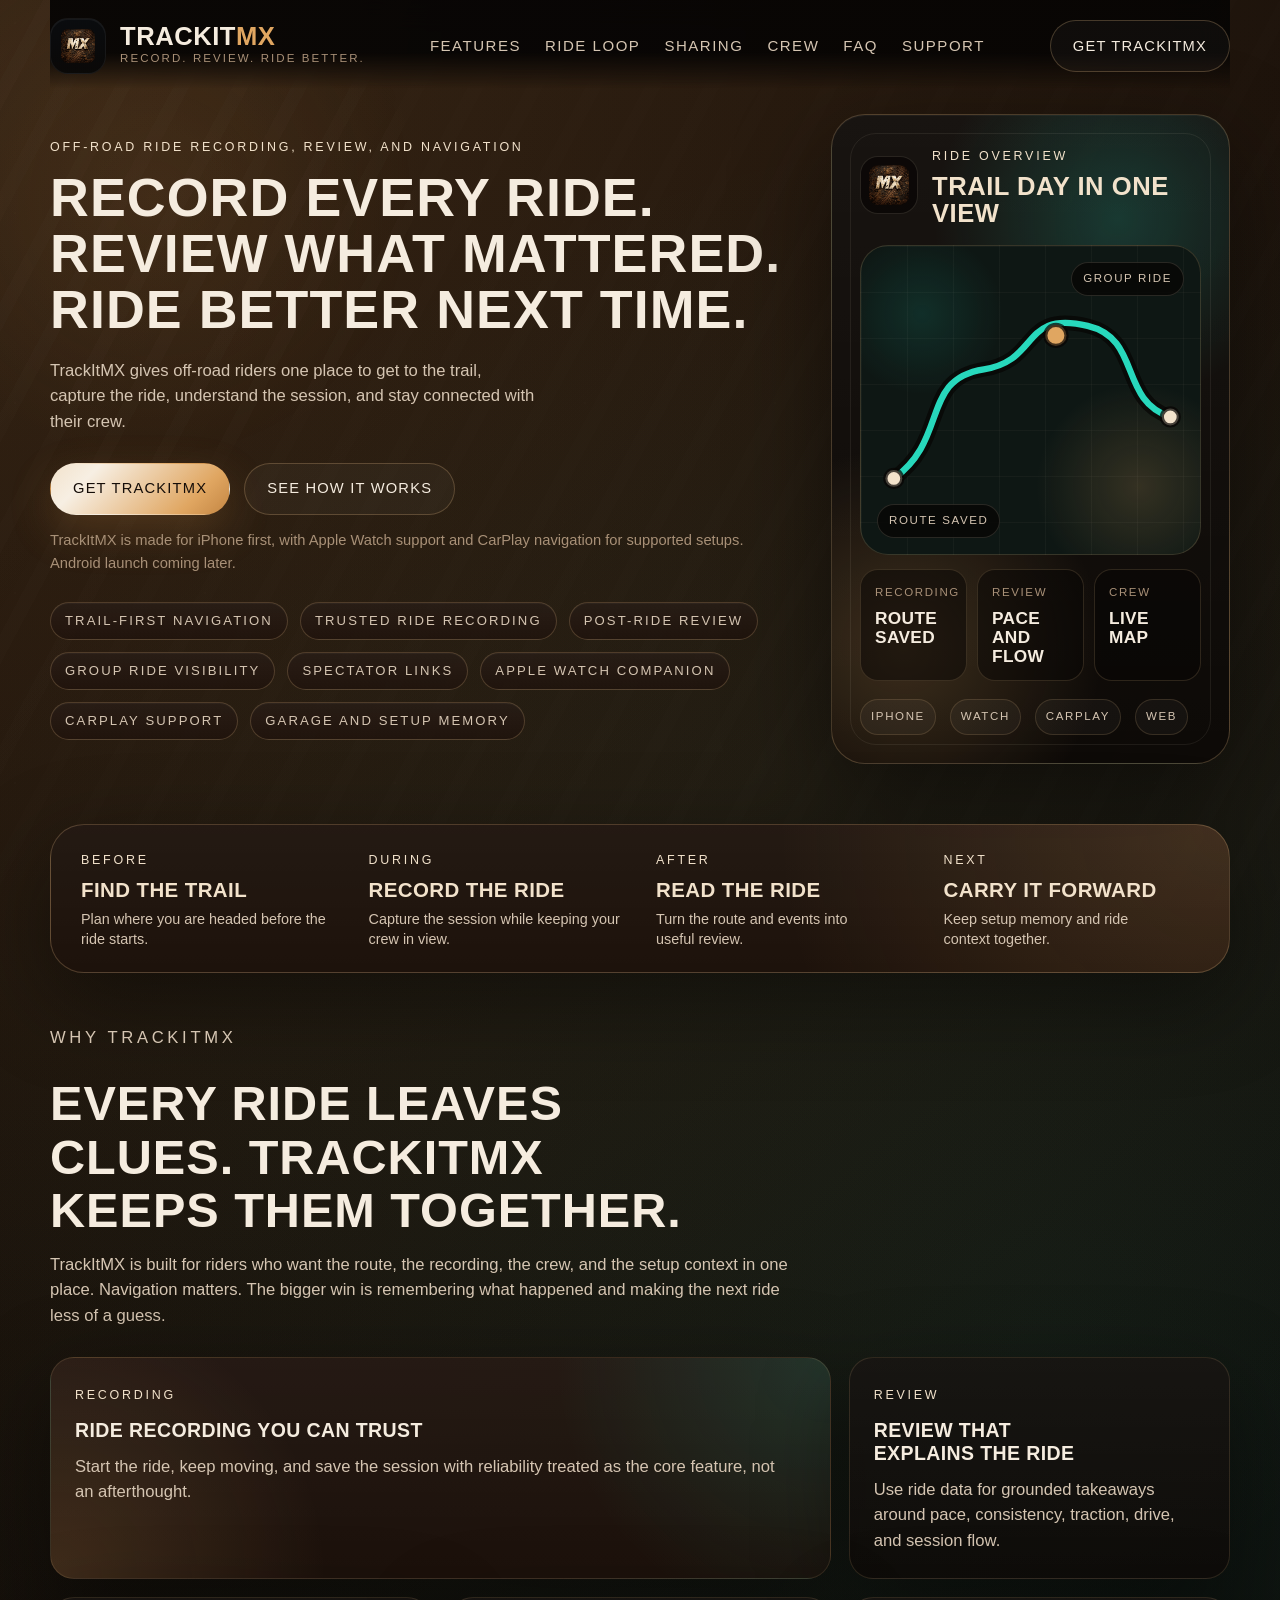
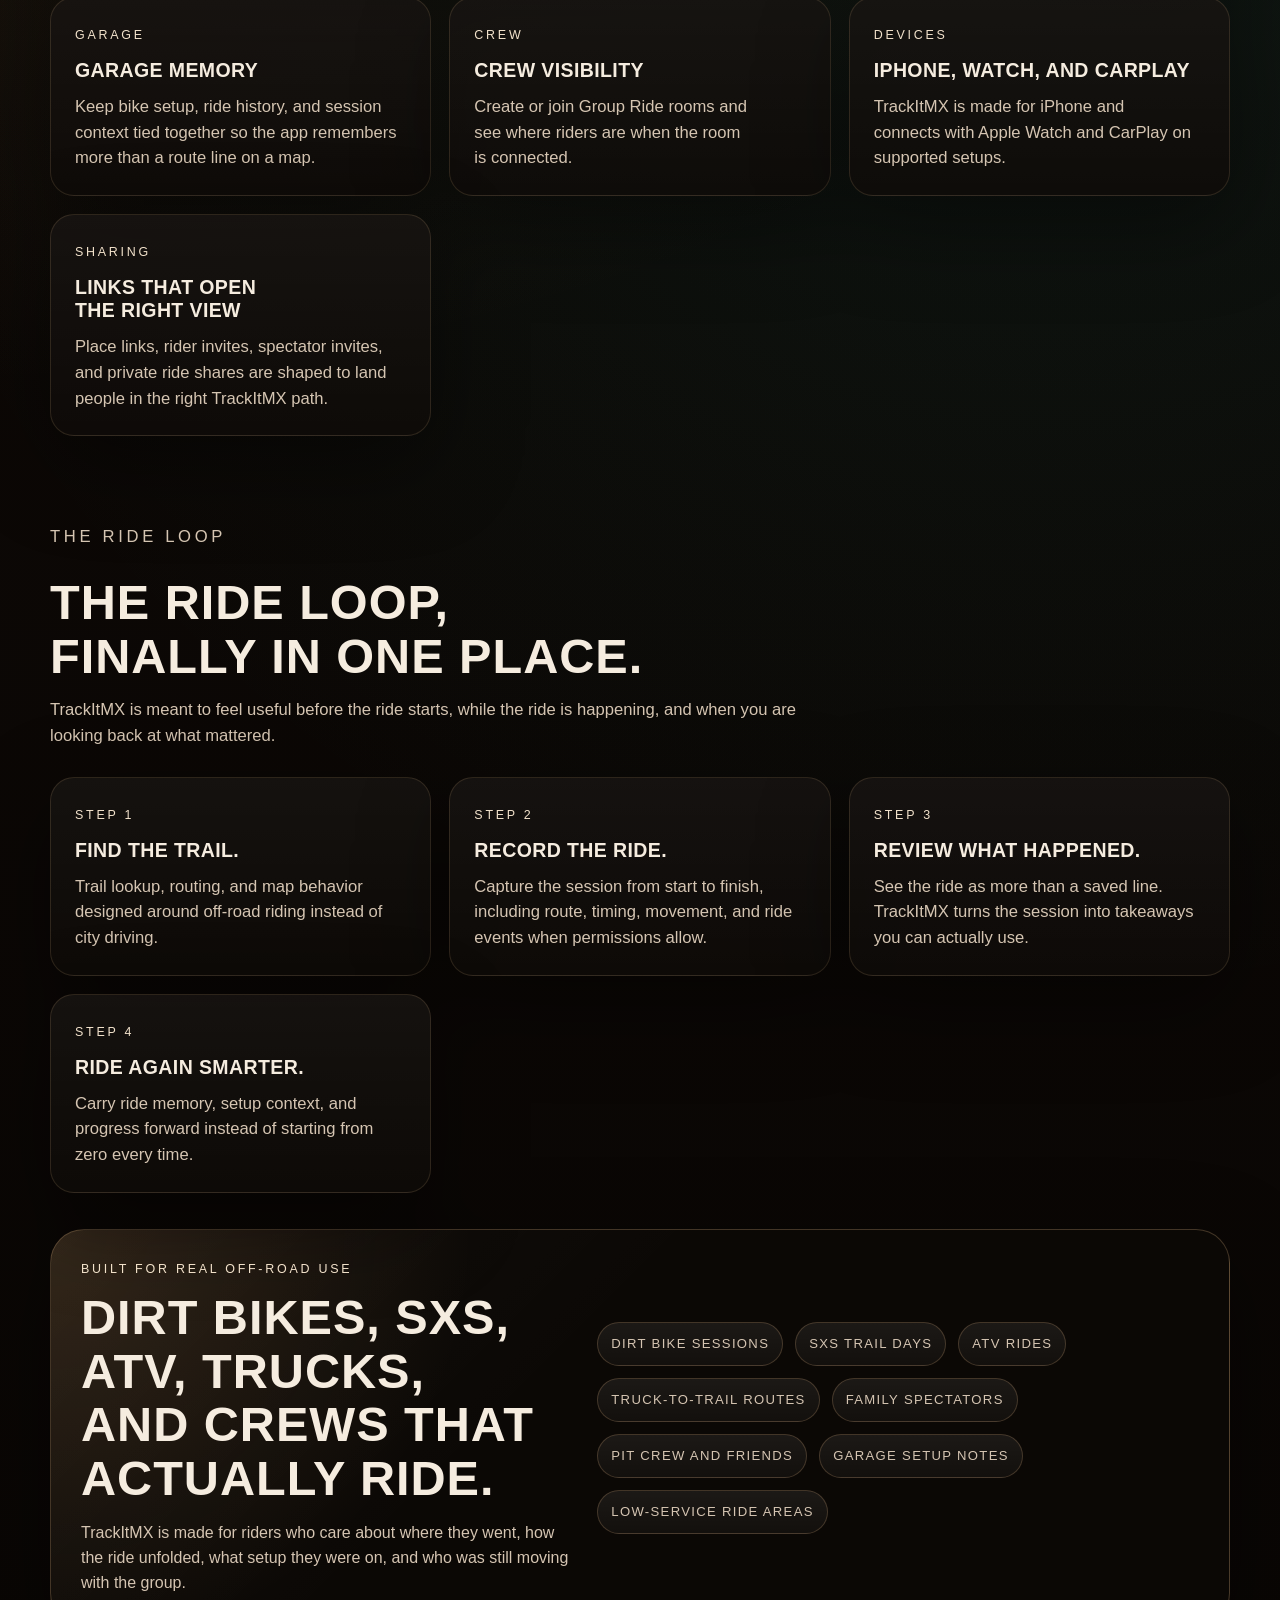
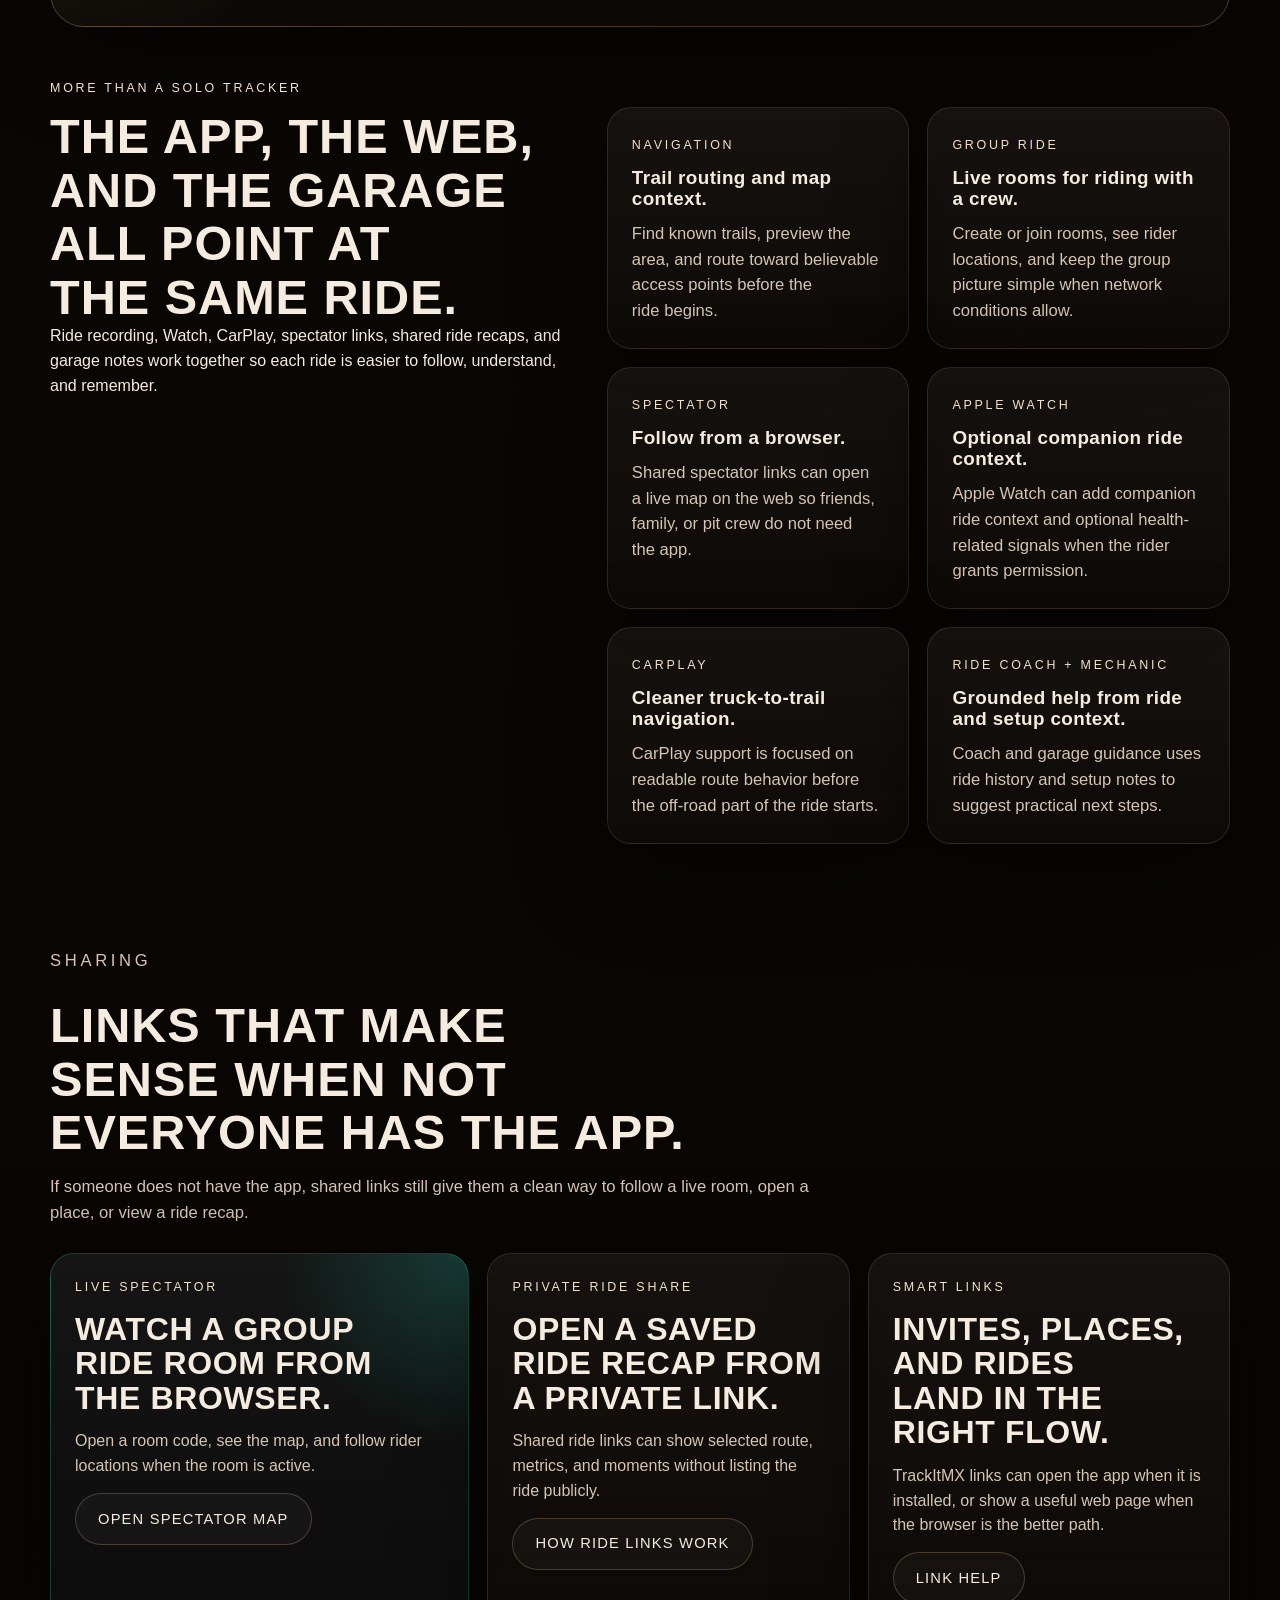
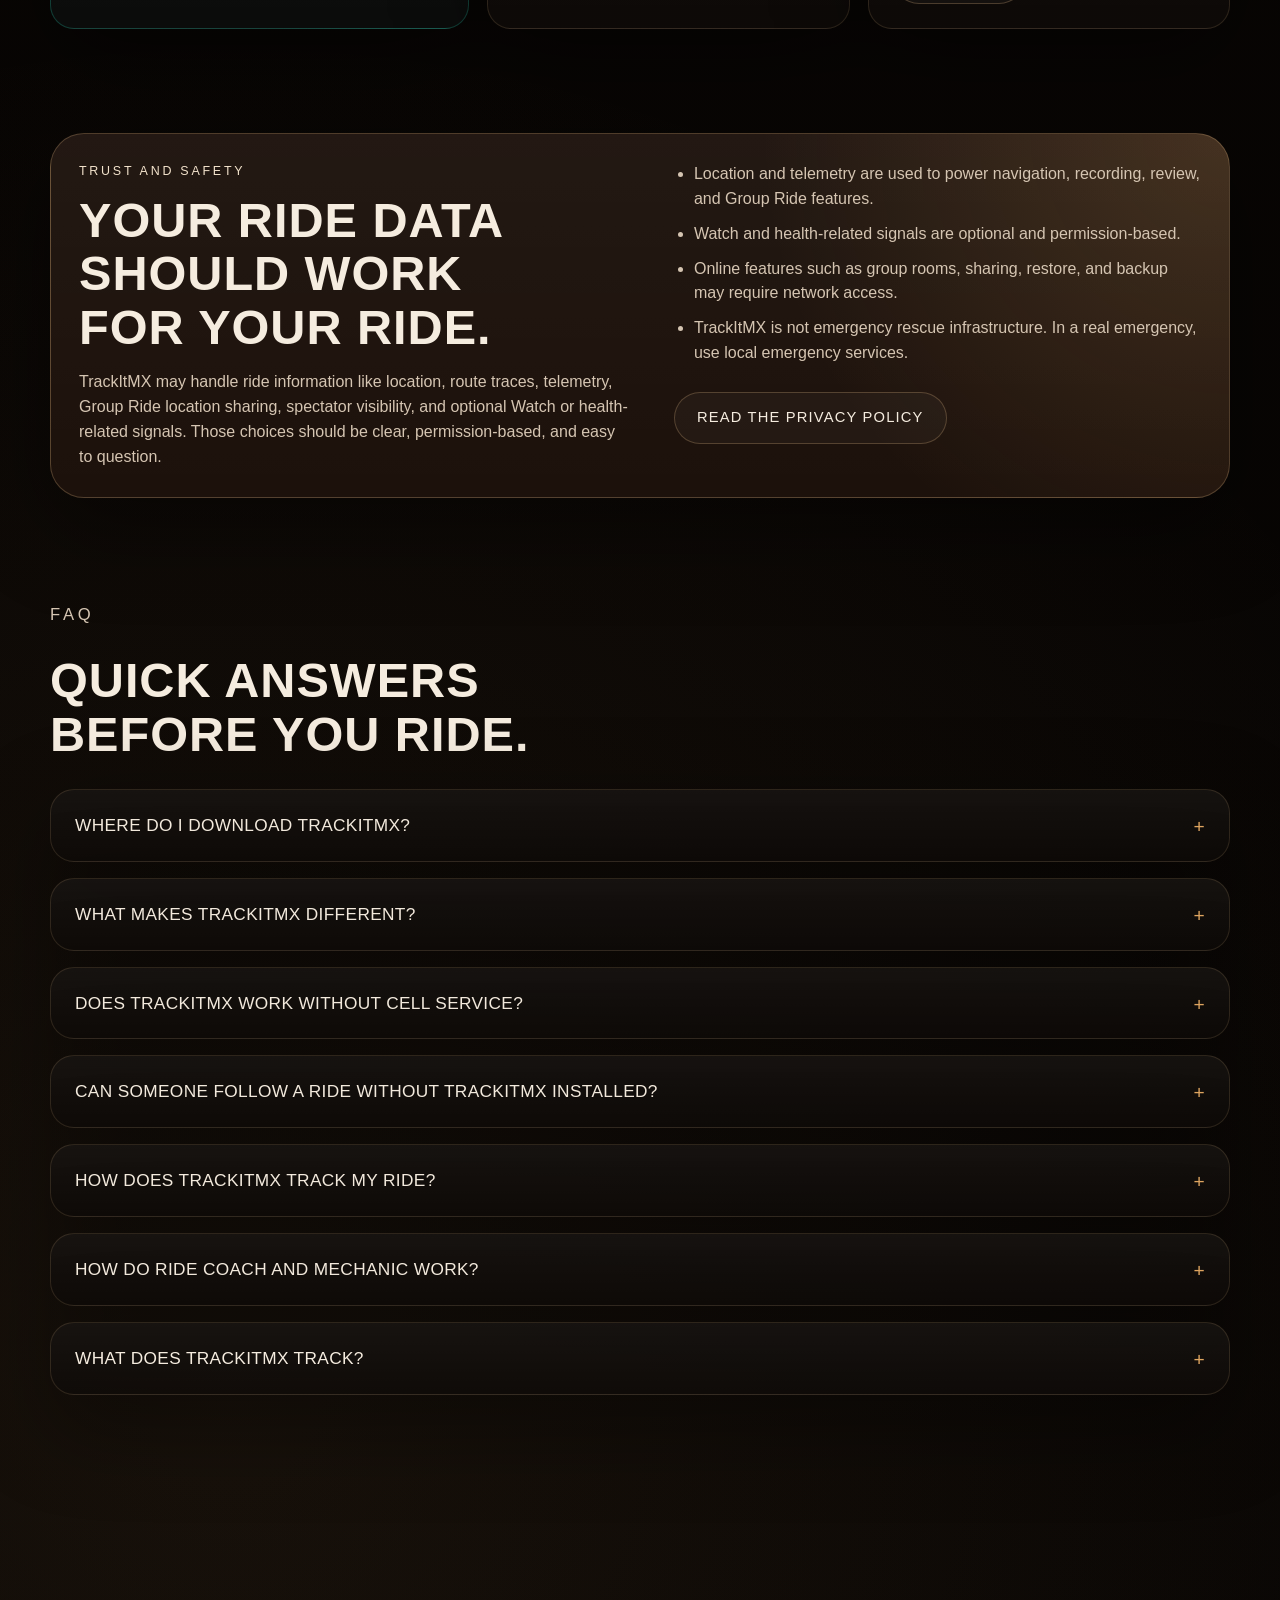
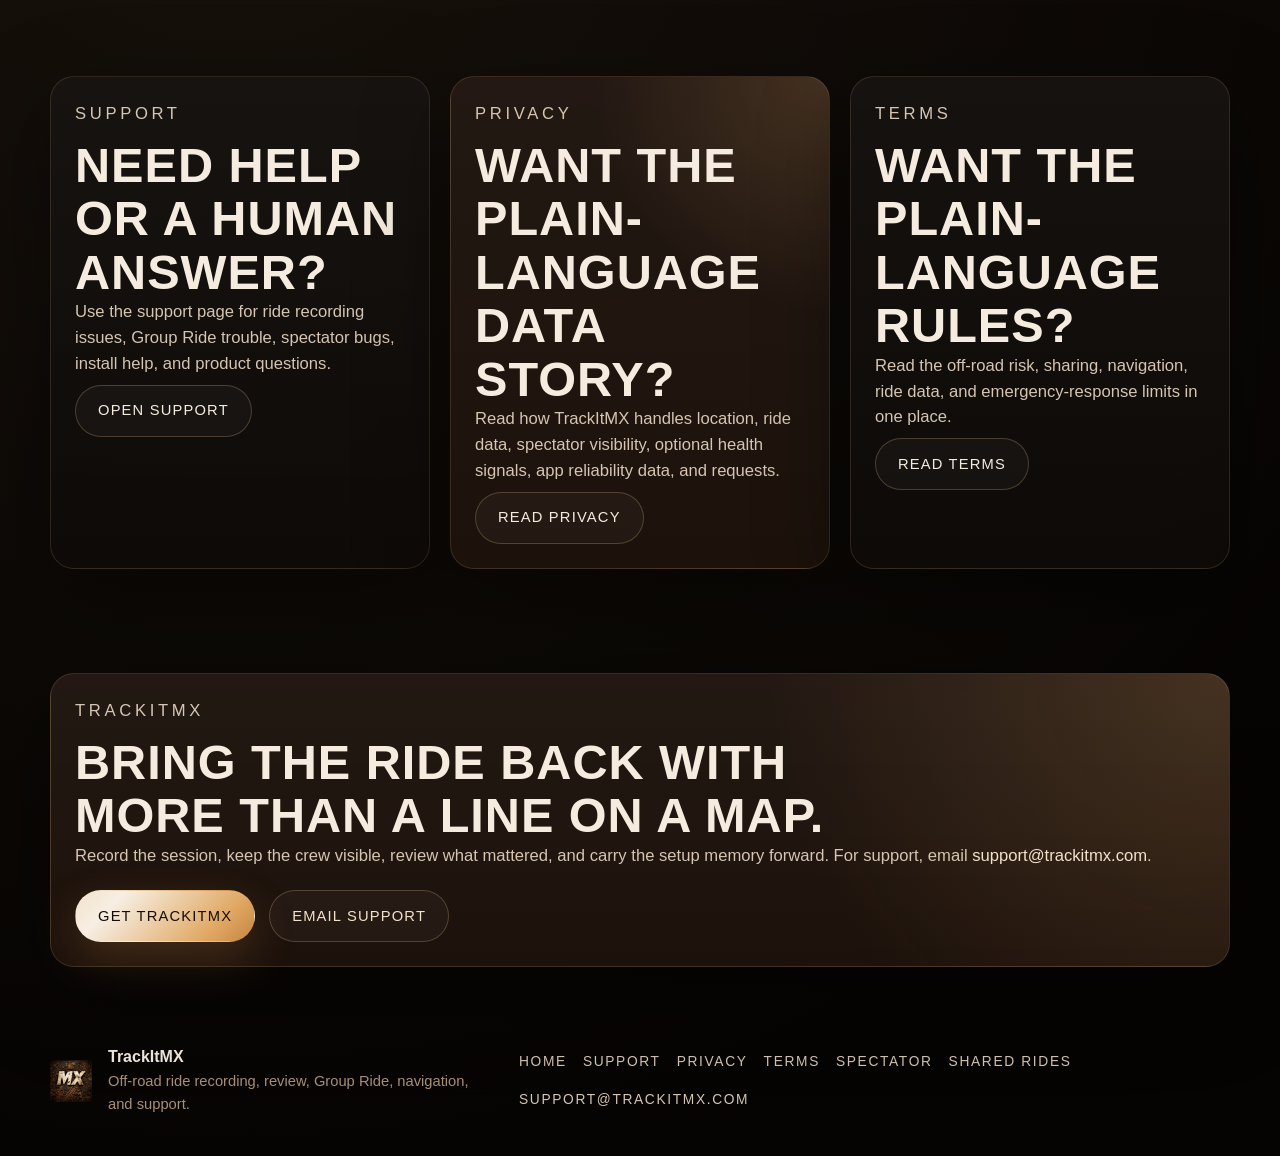
==== commit c4f5c3e7: "Polish public launch website copy" ====
--- a/index.html
+++ b/index.html
@@ -22,7 +22,7 @@
   <link rel="apple-touch-icon" href="assets/trackitmx-mark.png">
   <link rel="canonical" href="https://trackitmx.com/">
   <link rel="manifest" href="site.webmanifest">
-  <link rel="stylesheet" href="styles.css?v=20260911">
+  <link rel="stylesheet" href="styles.css?v=20260913">
   <script type="application/ld+json">
     {
       "@context": "https://schema.org",
@@ -36,9 +36,9 @@
       "description": "TrackItMX helps off-road riders get to the trail, record rides they trust, review what happened, remember setup context, and stay linked with the crew."
     }
   </script>
-  <script defer src="site-config.js"></script>
-  <script defer src="app.js"></script>
-  <script defer src="analytics-config.js"></script>
+  <script defer src="site-config.js?v=20260913"></script>
+  <script defer src="app.js?v=20260913"></script>
+  <script defer src="analytics-config.js?v=20260913"></script>
 </head>
 <body class="page page--home">
   <div class="site-grit" aria-hidden="true"></div>
@@ -53,7 +53,7 @@
     <nav class="topnav" aria-label="Primary">
       <a href="#features">Features</a>
       <a href="#ride-loop">Ride Loop</a>
-      <a href="#web-links">Web Links</a>
+      <a href="#web-links">Sharing</a>
       <a href="#crew">Crew</a>
       <a href="#faq">FAQ</a>
       <a href="support/">Support</a>
@@ -83,8 +83,8 @@
           <a class="button button--secondary" href="#ride-loop">See how it works</a>
         </div>
         <p class="hero__note">
-          Built for iPhone, with Apple Watch support and CarPlay navigation where available.
-          Android support is planned for a later release.
+          TrackItMX is made for iPhone first, with Apple Watch support and CarPlay navigation for supported setups.
+          Android launch coming later.
         </p>
         <div class="chip-row" aria-label="TrackItMX feature highlights">
           <span>Trail-first navigation</span>
@@ -102,7 +102,7 @@
           <div class="app-preview__header">
             <img src="assets/trackitmx-mark.png" alt="" aria-hidden="true">
             <div>
-              <span class="label">Ride command</span>
+              <span class="label">Ride overview</span>
               <strong>Trail day in one view</strong>
             </div>
           </div>
@@ -197,9 +197,9 @@
           <p>Create or join Group Ride rooms and see where riders are when the room is connected.</p>
         </article>
         <article class="feature-card reveal">
-          <span class="feature-card__tag">Apple stack</span>
-          <h3>Built around the Apple ride stack</h3>
-          <p>iPhone is the core experience, with Apple Watch companion support and CarPlay navigation where available.</p>
+          <span class="feature-card__tag">Devices</span>
+          <h3>iPhone, Watch, and CarPlay</h3>
+          <p>TrackItMX is made for iPhone and connects with Apple Watch and CarPlay on supported setups.</p>
         </article>
         <article class="feature-card reveal">
           <span class="feature-card__tag">Sharing</span>
@@ -268,8 +268,8 @@
         <p class="eyebrow">More than a solo tracker</p>
         <h2>The app, the web, and the garage all point at the same ride.</h2>
         <p>
-          iPhone is the core ride experience. Watch, CarPlay, spectator links, shared ride recaps, and garage context
-          are there to support the same job: make the ride easier to run, understand, and remember.
+          Ride recording, Watch, CarPlay, spectator links, shared ride recaps, and garage notes work together
+          so each ride is easier to follow, understand, and remember.
         </p>
       </div>
       <div class="platform-grid">
@@ -281,7 +281,7 @@
         <article class="platform-card reveal">
           <span class="label">Group Ride</span>
           <strong>Live rooms for riding with a crew.</strong>
-          <p>Create or join rooms, see rider presence, and keep the group picture simple when network conditions allow.</p>
+          <p>Create or join rooms, see rider locations, and keep the group picture simple when network conditions allow.</p>
         </article>
         <article class="platform-card reveal">
           <span class="label">Spectator</span>
@@ -291,7 +291,7 @@
         <article class="platform-card reveal">
           <span class="label">Apple Watch</span>
           <strong>Optional companion ride context.</strong>
-          <p>Watch-linked flows can add companion ride behavior and optional health-related signals when the rider grants permission.</p>
+          <p>Apple Watch can add companion ride context and optional health-related signals when the rider grants permission.</p>
         </article>
         <article class="platform-card reveal">
           <span class="label">CarPlay</span>
@@ -308,7 +308,7 @@
 
     <section id="web-links" class="section web-links">
       <div class="section-heading reveal">
-        <p class="eyebrow">Website features</p>
+        <p class="eyebrow">Sharing</p>
         <h2>Links that make sense when not everyone has the app.</h2>
         <p>
           If someone does not have the app, shared links still give them a clean way to follow a live room,
@@ -332,7 +332,7 @@
           <span class="label">Smart links</span>
           <h3>Invites, places, and rides land in the right flow.</h3>
           <p>TrackItMX links can open the app when it is installed, or show a useful web page when the browser is the better path.</p>
-          <a class="button button--secondary" href="support/">Get link help</a>
+          <a class="button button--secondary" href="support/">Link help</a>
         </article>
       </div>
     </section>
@@ -341,9 +341,9 @@
       <div class="trust-panel reveal">
         <div class="trust-panel__copy">
           <p class="eyebrow">Trust and safety</p>
-          <h2>Your ride data should work for you, not become a spam funnel.</h2>
-          <p>
-            TrackItMX may handle sensitive ride information like location, route traces, telemetry, Group Ride presence,
+          <h2>Your ride data should work for your ride.</h2>
+          <p>
+            TrackItMX may handle ride information like location, route traces, telemetry, Group Ride location sharing,
             spectator visibility, and optional Watch or health-related signals. Those choices should be clear,
             permission-based, and easy to question.
           </p>
@@ -369,8 +369,8 @@
         <details class="faq-item reveal">
           <summary>Where do I download TrackItMX?</summary>
           <p>
-            Use the Get TrackItMX buttons on this site. Once the public App Store listing is available, those buttons
-            open the TrackItMX App Store page.
+            Use the Get TrackItMX buttons on this site. When the App Store listing is live, those buttons open
+            TrackItMX in the App Store.
           </p>
         </details>
         <details class="faq-item reveal">
@@ -413,8 +413,8 @@
           <summary>What does TrackItMX track?</summary>
           <p>
             Depending on the features and permissions you use, TrackItMX may handle location, route traces, ride telemetry,
-            timestamps, speed, distance, device motion signals, Group Ride presence, optional Watch or health-related
-            signals, app reliability analytics, and support messages.
+            timestamps, speed, distance, device motion signals, Group Ride location sharing, optional Watch or health-related
+            signals, app reliability data, and support messages.
           </p>
         </details>
         <details class="faq-item reveal">
@@ -438,7 +438,7 @@
       <div class="resource-card resource-card--accent reveal">
         <p class="eyebrow">Privacy</p>
         <h2>Want the plain-language data story?</h2>
-        <p>Read how TrackItMX handles location, ride data, spectator visibility, optional health signals, analytics, and requests.</p>
+        <p>Read how TrackItMX handles location, ride data, spectator visibility, optional health signals, app reliability data, and requests.</p>
         <a class="button button--secondary" href="privacy/">Read Privacy</a>
       </div>
       <div class="resource-card reveal">
--- a/styles.css
+++ b/styles.css
@@ -244,7 +244,7 @@
 .page--home .hero h1 {
   max-width: none;
   font-size: clamp(2.3rem, 4.2vw, 4rem);
-  line-height: 0.94;
+  line-height: 1.04;
 }
 
 .page--home .hero__lede {
@@ -462,7 +462,7 @@
 h1 {
   margin: 0;
   font-size: clamp(3rem, 6vw, 6.4rem);
-  line-height: 0.98;
+  line-height: 1.06;
   text-transform: uppercase;
   text-wrap: balance;
 }
@@ -470,7 +470,7 @@
 h2 {
   margin: 0;
   font-size: clamp(2rem, 3.8vw, 4.2rem);
-  line-height: 1.02;
+  line-height: 1.1;
   text-transform: uppercase;
   text-wrap: balance;
 }
@@ -478,7 +478,7 @@
 h3 {
   margin: 0 0 12px;
   font-size: 1.22rem;
-  line-height: 1.12;
+  line-height: 1.18;
   text-transform: uppercase;
   text-wrap: balance;
 }
@@ -1415,7 +1415,7 @@
   margin: 0;
   color: var(--text);
   font-size: clamp(1.35rem, 2.5vw, 2.25rem);
-  line-height: 0.98;
+  line-height: 1.08;
 }
 
 .web-card p {
@@ -2021,7 +2021,7 @@
   .page--home .hero h1 {
     max-width: 11.5ch;
     font-size: clamp(2.1rem, 10.8vw, 3.25rem);
-    line-height: 0.96;
+    line-height: 1.06;
   }
 
   .topbar .button {
